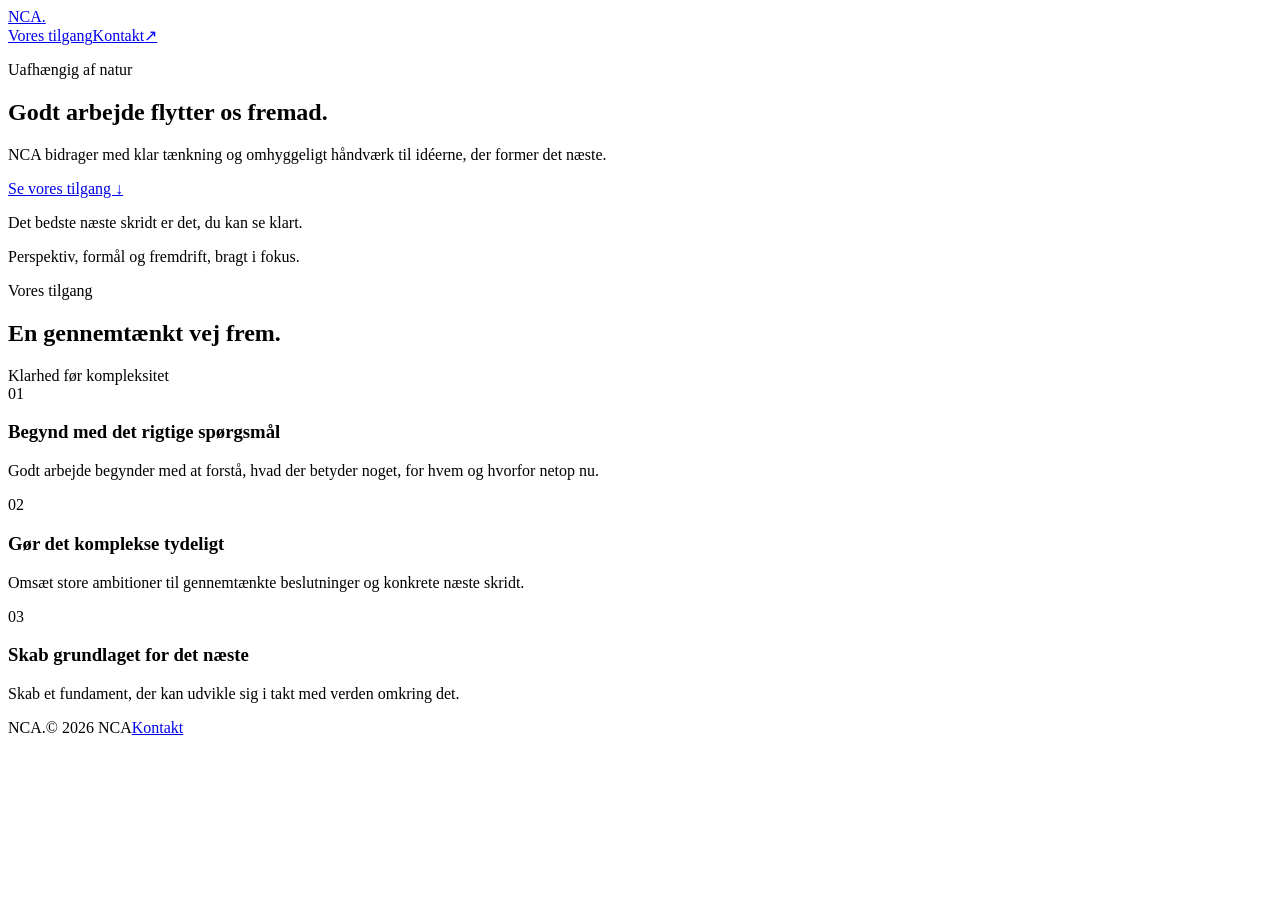
==== index.html @ 0961e048 "Merge pull request #1 from utile-solutions/feat/init initial commit for nca website utile-solutions/" ====
<!DOCTYPE html><!--3OkVMBtx4l_zNxsP0HQs8--><html lang="da"><head><meta charSet="utf-8"/><meta name="viewport" content="width=device-width, initial-scale=1"/><link rel="stylesheet" href="/nca-web-public/_next/static/css/8bf7f1aad15fd1dc.css" data-precedence="next"/><link rel="preload" as="script" fetchPriority="low" href="/nca-web-public/_next/static/chunks/webpack-9ee7ab475e1a1505.js"/><script src="/nca-web-public/_next/static/chunks/4bd1b696-c023c6e3521b1417.js" async=""></script><script src="/nca-web-public/_next/static/chunks/255-086395a856880114.js" async=""></script><script src="/nca-web-public/_next/static/chunks/main-app-1a03d2132babcd87.js" async=""></script><script src="/nca-web-public/_next/static/chunks/619-ba102abea3e3d0e4.js" async=""></script><script src="/nca-web-public/_next/static/chunks/app/not-found-761b5201d8dc5db0.js" async=""></script><title>NCA</title><meta name="description" content="NCA skaber overblik og retning for det næste."/><script src="/nca-web-public/_next/static/chunks/polyfills-42372ed130431b0a.js" noModule=""></script></head><body><div hidden=""><!--$--><!--/$--></div><main class="min-h-screen overflow-hidden"><header class="mx-auto flex w-full max-w-7xl items-center justify-between px-6 py-6 sm:px-10 lg:px-14"><a aria-label="NCA, forsiden" class="display-font text-xl font-bold tracking-tight" href="#top">NCA<span class="text-[var(--primary)]">.</span></a><nav aria-label="Hovednavigation" class="flex items-center gap-5"><a class="text-xs font-semibold transition-colors hover:text-[var(--primary)]" href="#tilgang">Vores tilgang</a><a class="group inline-flex items-center gap-2 text-xs font-semibold" href="/kontakt/"><span>Kontakt</span><span aria-hidden="true" class="grid size-9 place-items-center rounded-full border border-[var(--line)] transition group-hover:bg-[var(--accent)]">↗</span></a></nav></header><section id="top" class="mx-auto grid w-full max-w-7xl gap-14 px-6 pb-24 pt-12 sm:px-10 sm:pt-20 lg:grid-cols-[1.2fr_0.8fr] lg:items-end lg:px-14 lg:pb-32"><div class="page-enter"><p class="mb-6 flex items-center gap-3 text-xs font-bold uppercase tracking-[0.18em] text-[var(--muted)]"><span class="size-2 rounded-full bg-[var(--primary)]"></span>Uafhængig af natur</p><h1 class="display-font max-w-4xl leading-tight">Godt arbejde flytter <span class="text-[var(--primary)]">os fremad.</span></h1></div><div class="page-enter reveal-delay flex flex-col items-start gap-8 lg:pb-2 lg:pl-6"><p class="body-text max-w-md leading-relaxed text-[var(--muted)]">NCA bidrager med klar tænkning og omhyggeligt håndværk til idéerne, der former det næste.</p><a class="inline-flex items-center gap-3 border-b border-[var(--ink)] pb-2 text-xs font-semibold transition-colors hover:border-[var(--primary)] hover:text-[var(--primary)]" href="#approach">Se vores tilgang <span aria-hidden="true">↓</span></a></div></section><section aria-label="NCA&#x27;s perspektiv" class="relative isolate min-h-[360px] overflow-hidden bg-[var(--deep)] px-6 py-16 text-[var(--paper)] sm:px-10 lg:min-h-[460px] lg:px-14 lg:py-24"><div aria-hidden="true" class="absolute -right-24 -top-40 -z-10 size-[34rem] rounded-full border border-white/15 sm:right-[-5rem] sm:top-[-18rem]"></div><div aria-hidden="true" class="absolute -right-8 -top-24 -z-10 size-[22rem] rounded-full border border-white/15 sm:right-12 sm:top-[-9rem]"></div><div class="mx-auto flex min-h-[260px] w-full max-w-7xl flex-col justify-between gap-12 sm:min-h-[330px] lg:flex-row lg:items-end"><p class="body-text max-w-3xl display-font leading-tight">Det bedste næste skridt er det, du kan se klart.</p><p class="body-text max-w-xs leading-relaxed text-white/65 lg:pb-2">Perspektiv, formål og fremdrift, bragt i fokus.</p></div></section><section id="tilgang" class="mx-auto w-full max-w-7xl px-6 py-24 sm:px-10 lg:px-14 lg:py-32"><div class="mb-12 flex flex-col gap-5 border-b border-[var(--line)] pb-8 sm:flex-row sm:items-end sm:justify-between"><div><p class="mb-4 text-xs font-bold uppercase tracking-[0.18em] text-[var(--muted)]">Vores tilgang</p><h2 class="display-font">En gennemtænkt vej frem.</h2></div><span class="text-xs text-[var(--muted)]">Klarhed før kompleksitet</span></div><div class="divide-y divide-[var(--line)]"><article class="grid gap-4 py-7 sm:grid-cols-[5rem_1fr_1fr] sm:items-start sm:gap-8"><span class="text-xs font-semibold text-[var(--primary)]">01</span><h3>Begynd med det rigtige spørgsmål</h3><p class="body-text max-w-md leading-relaxed text-[var(--muted)]">Godt arbejde begynder med at forstå, hvad der betyder noget, for hvem og hvorfor netop nu.</p></article><article class="grid gap-4 py-7 sm:grid-cols-[5rem_1fr_1fr] sm:items-start sm:gap-8"><span class="text-xs font-semibold text-[var(--primary)]">02</span><h3>Gør det komplekse tydeligt</h3><p class="body-text max-w-md leading-relaxed text-[var(--muted)]">Omsæt store ambitioner til gennemtænkte beslutninger og konkrete næste skridt.</p></article><article class="grid gap-4 py-7 sm:grid-cols-[5rem_1fr_1fr] sm:items-start sm:gap-8"><span class="text-xs font-semibold text-[var(--primary)]">03</span><h3>Skab grundlaget for det næste</h3><p class="body-text max-w-md leading-relaxed text-[var(--muted)]">Skab et fundament, der kan udvikle sig i takt med verden omkring det.</p></article></div></section><footer class="border-t border-[var(--line)] px-6 py-8 sm:px-10 lg:px-14"><div class="mx-auto flex w-full max-w-7xl flex-col gap-3 text-xs text-[var(--muted)] sm:flex-row sm:items-center sm:justify-between"><span class="display-font text-base font-bold tracking-tight text-[var(--ink)]">NCA<span class="text-[var(--primary)]">.</span></span><span>© <!-- -->2026<!-- --> NCA</span><a class="transition-colors hover:text-[var(--primary)]" href="/kontakt/">Kontakt</a></div></footer></main><!--$--><!--/$--><script src="/nca-web-public/_next/static/chunks/webpack-9ee7ab475e1a1505.js" id="_R_" async=""></script><script>(self.__next_f=self.__next_f||[]).push([0])</script><script>self.__next_f.push([1,"1:\"$Sreact.fragment\"\n2:I[9766,[],\"\"]\n3:I[8924,[],\"\"]\n4:I[2619,[\"619\",\"static/chunks/619-ba102abea3e3d0e4.js\",\"345\",\"static/chunks/app/not-found-761b5201d8dc5db0.js\"],\"\"]\nb:I[7150,[],\"\"]\n:HL[\"/nca-web-public/_next/static/css/8bf7f1aad15fd1dc.css\",\"style\"]\n"])</script><script>self.__next_f.push([1,"0:{\"P\":null,\"b\":\"3OkVMBtx4l-zNxsP0HQs8\",\"p\":\"/nca-web-public\",\"c\":[\"\",\"\"],\"i\":false,\"f\":[[[\"\",{\"children\":[\"__PAGE__\",{}]},\"$undefined\",\"$undefined\",true],[\"\",[\"$\",\"$1\",\"c\",{\"children\":[[[\"$\",\"link\",\"0\",{\"rel\":\"stylesheet\",\"href\":\"/nca-web-public/_next/static/css/8bf7f1aad15fd1dc.css\",\"precedence\":\"next\",\"crossOrigin\":\"$undefined\",\"nonce\":\"$undefined\"}]],[\"$\",\"html\",null,{\"lang\":\"da\",\"children\":[\"$\",\"body\",null,{\"children\":[\"$\",\"$L2\",null,{\"parallelRouterKey\":\"children\",\"error\":\"$undefined\",\"errorStyles\":\"$undefined\",\"errorScripts\":\"$undefined\",\"template\":[\"$\",\"$L3\",null,{}],\"templateStyles\":\"$undefined\",\"templateScripts\":\"$undefined\",\"notFound\":[[\"$\",\"main\",null,{\"className\":\"flex min-h-screen flex-col\",\"children\":[[\"$\",\"header\",null,{\"className\":\"mx-auto flex w-full max-w-7xl items-center justify-between px-6 py-6 sm:px-10 lg:px-14\",\"children\":[[\"$\",\"$L4\",null,{\"aria-label\":\"NCA, forsiden\",\"className\":\"display-font text-xl font-bold tracking-tight\",\"href\":\"/\",\"children\":[\"NCA\",[\"$\",\"span\",null,{\"className\":\"text-[var(--primary)]\",\"children\":\".\"}]]}],[\"$\",\"span\",null,{\"className\":\"text-xs text-[var(--muted)]\",\"children\":\"Side ikke fundet\"}]]}],[\"$\",\"section\",null,{\"className\":\"mx-auto flex w-full max-w-7xl flex-1 flex-col justify-center px-6 py-16 sm:px-10 lg:px-14\",\"children\":[[\"$\",\"p\",null,{\"className\":\"mb-5 text-xs font-bold uppercase tracking-[0.18em] text-[var(--primary)]\",\"children\":\"Fejl 404\"}],[\"$\",\"h1\",null,{\"className\":\"display-font leading-tight\",\"children\":\"Den side findes ikke.\"}],[\"$\",\"p\",null,{\"className\":\"body-text mt-5 max-w-md leading-relaxed text-[var(--muted)]\",\"children\":\"Linket virker muligvis ikke længere, eller adressen kan være skrevet forkert.\"}],[\"$\",\"$L4\",null,{\"className\":\"mt-8 inline-flex w-fit border-b border-[var(--primary)] pb-2 text-xs font-bold text-[var(--primary)]\",\"href\":\"/\",\"children\":\"Tilbage til forsiden\"}]]}],[\"$\",\"footer\",null,{\"className\":\"border-t border-[var(--line)] px-6 py-8 sm:px-10 lg:px-14\",\"children\":[\"$\",\"div\",null,{\"className\":\"mx-auto flex w-full max-w-7xl items-center justify-between text-xs text-[var(--muted)]\",\"children\":[[\"$\",\"span\",null,{\"className\":\"display-font text-base font-bold tracking-tight text-[var(--ink)]\",\"children\":[\"NCA\",[\"$\",\"span\",null,{\"className\":\"text-[var(--primary)]\",\"children\":\".\"}]]}],[\"$\",\"span\",null,{\"children\":[\"© \",2026,\" NCA\"]}]]}]}]]}],[]],\"forbidden\":\"$undefined\",\"unauthorized\":\"$undefined\"}]}]}]]}],{\"children\":[\"__PAGE__\",[\"$\",\"$1\",\"c\",{\"children\":[[\"$\",\"main\",null,{\"className\":\"min-h-screen overflow-hidden\",\"children\":[[\"$\",\"header\",null,{\"className\":\"mx-auto flex w-full max-w-7xl items-center justify-between px-6 py-6 sm:px-10 lg:px-14\",\"children\":[[\"$\",\"a\",null,{\"aria-label\":\"NCA, forsiden\",\"className\":\"display-font text-xl font-bold tracking-tight\",\"href\":\"#top\",\"children\":[\"NCA\",[\"$\",\"span\",null,{\"className\":\"text-[var(--primary)]\",\"children\":\".\"}]]}],[\"$\",\"nav\",null,{\"aria-label\":\"Hovednavigation\",\"className\":\"flex items-center gap-5\",\"children\":[[\"$\",\"a\",null,{\"className\":\"text-xs font-semibold transition-colors hover:text-[var(--primary)]\",\"href\":\"#tilgang\",\"children\":\"Vores tilgang\"}],[\"$\",\"a\",null,{\"className\":\"group inline-flex items-center gap-2 text-xs font-semibold\",\"href\":\"/kontakt/\",\"children\":[[\"$\",\"span\",null,{\"children\":\"Kontakt\"}],[\"$\",\"span\",null,{\"aria-hidden\":\"true\",\"className\":\"grid size-9 place-items-center rounded-full border border-[var(--line)] transition group-hover:bg-[var(--accent)]\",\"children\":\"↗\"}]]}]]}]]}],[\"$\",\"section\",null,{\"id\":\"top\",\"className\":\"mx-auto grid w-full max-w-7xl gap-14 px-6 pb-24 pt-12 sm:px-10 sm:pt-20 lg:grid-cols-[1.2fr_0.8fr] lg:items-end lg:px-14 lg:pb-32\",\"children\":[[\"$\",\"div\",null,{\"className\":\"page-enter\",\"children\":[[\"$\",\"p\",null,{\"className\":\"mb-6 flex items-center gap-3 text-xs font-bold uppercase tracking-[0.18em] text-[var(--muted)]\",\"children\":[[\"$\",\"span\",null,{\"className\":\"size-2 rounded-full bg-[var(--primary)]\"}],\"Uafhængig af natur\"]}],[\"$\",\"h1\",null,{\"className\":\"display-font max-w-4xl leading-tight\",\"children\":[\"Godt arbejde flytter \",[\"$\",\"span\",null,{\"className\":\"text-[var(--primary)]\",\"children\":\"os fremad.\"}]]}]]}],[\"$\",\"div\",null,{\"className\":\"page-enter reveal-delay flex flex-col items-start gap-8 lg:pb-2 lg:pl-6\",\"children\":[[\"$\",\"p\",null,{\"className\":\"body-text max-w-md leading-relaxed text-[var(--muted)]\",\"children\":\"NCA bidrager med klar tænkning og omhyggeligt håndværk til idéerne, der former det næste.\"}],\"$L5\"]}]]}],\"$L6\",\"$L7\",\"$L8\"]}],null,\"$L9\"]}],{},null,false]},null,false],\"$La\",false]],\"m\":\"$undefined\",\"G\":[\"$b\",[]],\"s\":false,\"S\":true}\n"])</script><script>self.__next_f.push([1,"c:I[4431,[],\"OutletBoundary\"]\ne:I[5278,[],\"AsyncMetadataOutlet\"]\n10:I[4431,[],\"ViewportBoundary\"]\n12:I[4431,[],\"MetadataBoundary\"]\n13:\"$Sreact.suspense\"\n5:[\"$\",\"a\",null,{\"className\":\"inline-flex items-center gap-3 border-b border-[var(--ink)] pb-2 text-xs font-semibold transition-colors hover:border-[var(--primary)] hover:text-[var(--primary)]\",\"href\":\"#approach\",\"children\":[\"Se vores tilgang \",[\"$\",\"span\",null,{\"aria-hidden\":\"true\",\"children\":\"↓\"}]]}]\n"])</script><script>self.__next_f.push([1,"6:[\"$\",\"section\",null,{\"aria-label\":\"NCA's perspektiv\",\"className\":\"relative isolate min-h-[360px] overflow-hidden bg-[var(--deep)] px-6 py-16 text-[var(--paper)] sm:px-10 lg:min-h-[460px] lg:px-14 lg:py-24\",\"children\":[[\"$\",\"div\",null,{\"aria-hidden\":\"true\",\"className\":\"absolute -right-24 -top-40 -z-10 size-[34rem] rounded-full border border-white/15 sm:right-[-5rem] sm:top-[-18rem]\"}],[\"$\",\"div\",null,{\"aria-hidden\":\"true\",\"className\":\"absolute -right-8 -top-24 -z-10 size-[22rem] rounded-full border border-white/15 sm:right-12 sm:top-[-9rem]\"}],[\"$\",\"div\",null,{\"className\":\"mx-auto flex min-h-[260px] w-full max-w-7xl flex-col justify-between gap-12 sm:min-h-[330px] lg:flex-row lg:items-end\",\"children\":[[\"$\",\"p\",null,{\"className\":\"body-text max-w-3xl display-font leading-tight\",\"children\":\"Det bedste næste skridt er det, du kan se klart.\"}],[\"$\",\"p\",null,{\"className\":\"body-text max-w-xs leading-relaxed text-white/65 lg:pb-2\",\"children\":\"Perspektiv, formål og fremdrift, bragt i fokus.\"}]]}]]}]\n"])</script><script>self.__next_f.push([1,"7:[\"$\",\"section\",null,{\"id\":\"tilgang\",\"className\":\"mx-auto w-full max-w-7xl px-6 py-24 sm:px-10 lg:px-14 lg:py-32\",\"children\":[[\"$\",\"div\",null,{\"className\":\"mb-12 flex flex-col gap-5 border-b border-[var(--line)] pb-8 sm:flex-row sm:items-end sm:justify-between\",\"children\":[[\"$\",\"div\",null,{\"children\":[[\"$\",\"p\",null,{\"className\":\"mb-4 text-xs font-bold uppercase tracking-[0.18em] text-[var(--muted)]\",\"children\":\"Vores tilgang\"}],[\"$\",\"h2\",null,{\"className\":\"display-font\",\"children\":\"En gennemtænkt vej frem.\"}]]}],[\"$\",\"span\",null,{\"className\":\"text-xs text-[var(--muted)]\",\"children\":\"Klarhed før kompleksitet\"}]]}],[\"$\",\"div\",null,{\"className\":\"divide-y divide-[var(--line)]\",\"children\":[[\"$\",\"article\",\"01\",{\"className\":\"grid gap-4 py-7 sm:grid-cols-[5rem_1fr_1fr] sm:items-start sm:gap-8\",\"children\":[[\"$\",\"span\",null,{\"className\":\"text-xs font-semibold text-[var(--primary)]\",\"children\":\"01\"}],[\"$\",\"h3\",null,{\"children\":\"Begynd med det rigtige spørgsmål\"}],[\"$\",\"p\",null,{\"className\":\"body-text max-w-md leading-relaxed text-[var(--muted)]\",\"children\":\"Godt arbejde begynder med at forstå, hvad der betyder noget, for hvem og hvorfor netop nu.\"}]]}],[\"$\",\"article\",\"02\",{\"className\":\"grid gap-4 py-7 sm:grid-cols-[5rem_1fr_1fr] sm:items-start sm:gap-8\",\"children\":[[\"$\",\"span\",null,{\"className\":\"text-xs font-semibold text-[var(--primary)]\",\"children\":\"02\"}],[\"$\",\"h3\",null,{\"children\":\"Gør det komplekse tydeligt\"}],[\"$\",\"p\",null,{\"className\":\"body-text max-w-md leading-relaxed text-[var(--muted)]\",\"children\":\"Omsæt store ambitioner til gennemtænkte beslutninger og konkrete næste skridt.\"}]]}],[\"$\",\"article\",\"03\",{\"className\":\"grid gap-4 py-7 sm:grid-cols-[5rem_1fr_1fr] sm:items-start sm:gap-8\",\"children\":[[\"$\",\"span\",null,{\"className\":\"text-xs font-semibold text-[var(--primary)]\",\"children\":\"03\"}],[\"$\",\"h3\",null,{\"children\":\"Skab grundlaget for det næste\"}],[\"$\",\"p\",null,{\"className\":\"body-text max-w-md leading-relaxed text-[var(--muted)]\",\"children\":\"Skab et fundament, der kan udvikle sig i takt med verden omkring det.\"}]]}]]}]]}]\n"])</script><script>self.__next_f.push([1,"8:[\"$\",\"footer\",null,{\"className\":\"border-t border-[var(--line)] px-6 py-8 sm:px-10 lg:px-14\",\"children\":[\"$\",\"div\",null,{\"className\":\"mx-auto flex w-full max-w-7xl flex-col gap-3 text-xs text-[var(--muted)] sm:flex-row sm:items-center sm:justify-between\",\"children\":[[\"$\",\"span\",null,{\"className\":\"display-font text-base font-bold tracking-tight text-[var(--ink)]\",\"children\":[\"NCA\",[\"$\",\"span\",null,{\"className\":\"text-[var(--primary)]\",\"children\":\".\"}]]}],[\"$\",\"span\",null,{\"children\":[\"© \",2026,\" NCA\"]}],[\"$\",\"a\",null,{\"className\":\"transition-colors hover:text-[var(--primary)]\",\"href\":\"/kontakt/\",\"children\":\"Kontakt\"}]]}]}]\n9:[\"$\",\"$Lc\",null,{\"children\":[\"$Ld\",[\"$\",\"$Le\",null,{\"promise\":\"$@f\"}]]}]\na:[\"$\",\"$1\",\"h\",{\"children\":[null,[[\"$\",\"$L10\",null,{\"children\":\"$L11\"}],null],[\"$\",\"$L12\",null,{\"children\":[\"$\",\"div\",null,{\"hidden\":true,\"children\":[\"$\",\"$13\",null,{\"fallback\":null,\"children\":\"$L14\"}]}]}]]}]\n"])</script><script>self.__next_f.push([1,"11:[[\"$\",\"meta\",\"0\",{\"charSet\":\"utf-8\"}],[\"$\",\"meta\",\"1\",{\"name\":\"viewport\",\"content\":\"width=device-width, initial-scale=1\"}]]\nd:null\n"])</script><script>self.__next_f.push([1,"f:{\"metadata\":[[\"$\",\"title\",\"0\",{\"children\":\"NCA\"}],[\"$\",\"meta\",\"1\",{\"name\":\"description\",\"content\":\"NCA skaber overblik og retning for det næste.\"}]],\"error\":null,\"digest\":\"$undefined\"}\n"])</script><script>self.__next_f.push([1,"14:\"$f:metadata\"\n"])</script></body></html>
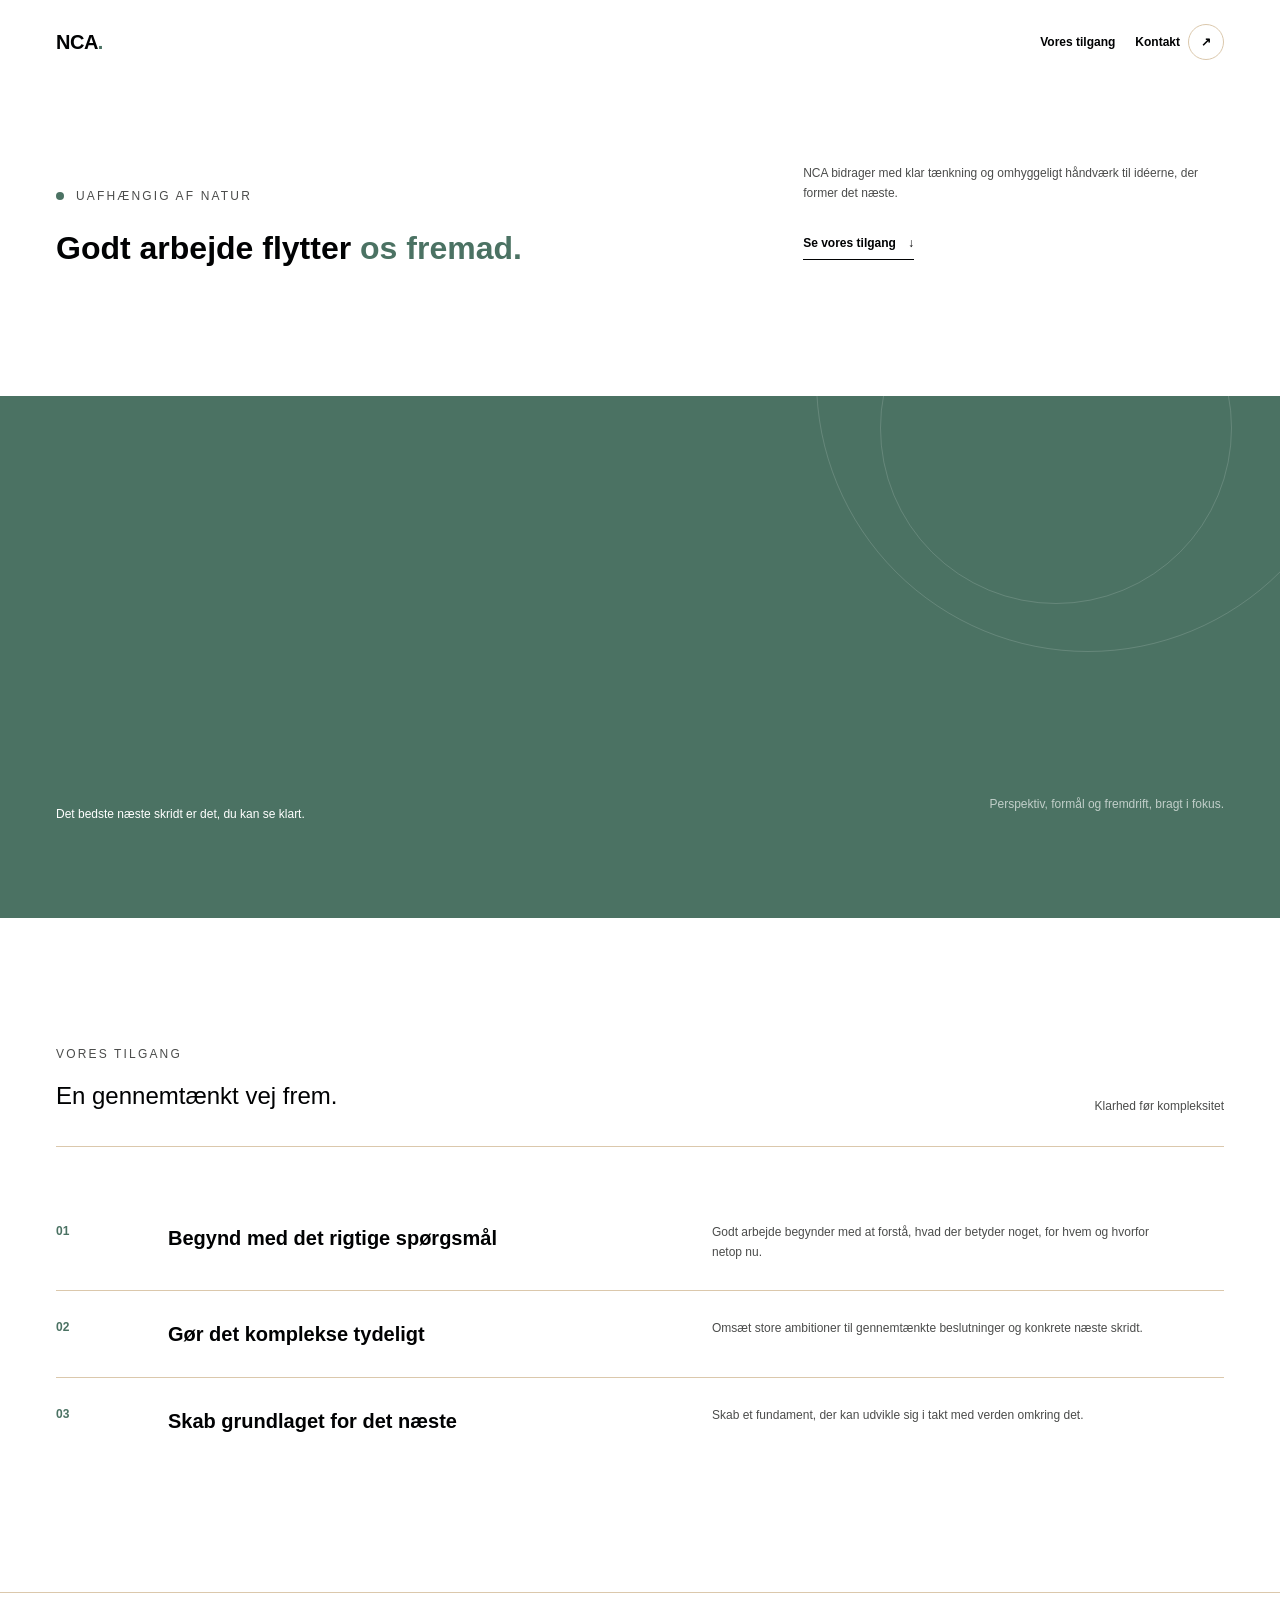
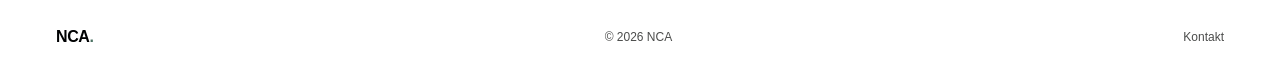
==== commit e466a892: "update base_path ignore if custom domain utile-solutions/nca-web@883a31a3730e3ea837f951bcedde3b6d66f" ====
--- a/index.html
+++ b/index.html
@@ -1 +1 @@
-<!DOCTYPE html><!--3OkVMBtx4l_zNxsP0HQs8--><html lang="da"><head><meta charSet="utf-8"/><meta name="viewport" content="width=device-width, initial-scale=1"/><link rel="stylesheet" href="/nca-web-public/_next/static/css/8bf7f1aad15fd1dc.css" data-precedence="next"/><link rel="preload" as="script" fetchPriority="low" href="/nca-web-public/_next/static/chunks/webpack-9ee7ab475e1a1505.js"/><script src="/nca-web-public/_next/static/chunks/4bd1b696-c023c6e3521b1417.js" async=""></script><script src="/nca-web-public/_next/static/chunks/255-086395a856880114.js" async=""></script><script src="/nca-web-public/_next/static/chunks/main-app-1a03d2132babcd87.js" async=""></script><script src="/nca-web-public/_next/static/chunks/619-ba102abea3e3d0e4.js" async=""></script><script src="/nca-web-public/_next/static/chunks/app/not-found-761b5201d8dc5db0.js" async=""></script><title>NCA</title><meta name="description" content="NCA skaber overblik og retning for det næste."/><script src="/nca-web-public/_next/static/chunks/polyfills-42372ed130431b0a.js" noModule=""></script></head><body><div hidden=""><!--$--><!--/$--></div><main class="min-h-screen overflow-hidden"><header class="mx-auto flex w-full max-w-7xl items-center justify-between px-6 py-6 sm:px-10 lg:px-14"><a aria-label="NCA, forsiden" class="display-font text-xl font-bold tracking-tight" href="#top">NCA<span class="text-[var(--primary)]">.</span></a><nav aria-label="Hovednavigation" class="flex items-center gap-5"><a class="text-xs font-semibold transition-colors hover:text-[var(--primary)]" href="#tilgang">Vores tilgang</a><a class="group inline-flex items-center gap-2 text-xs font-semibold" href="/kontakt/"><span>Kontakt</span><span aria-hidden="true" class="grid size-9 place-items-center rounded-full border border-[var(--line)] transition group-hover:bg-[var(--accent)]">↗</span></a></nav></header><section id="top" class="mx-auto grid w-full max-w-7xl gap-14 px-6 pb-24 pt-12 sm:px-10 sm:pt-20 lg:grid-cols-[1.2fr_0.8fr] lg:items-end lg:px-14 lg:pb-32"><div class="page-enter"><p class="mb-6 flex items-center gap-3 text-xs font-bold uppercase tracking-[0.18em] text-[var(--muted)]"><span class="size-2 rounded-full bg-[var(--primary)]"></span>Uafhængig af natur</p><h1 class="display-font max-w-4xl leading-tight">Godt arbejde flytter <span class="text-[var(--primary)]">os fremad.</span></h1></div><div class="page-enter reveal-delay flex flex-col items-start gap-8 lg:pb-2 lg:pl-6"><p class="body-text max-w-md leading-relaxed text-[var(--muted)]">NCA bidrager med klar tænkning og omhyggeligt håndværk til idéerne, der former det næste.</p><a class="inline-flex items-center gap-3 border-b border-[var(--ink)] pb-2 text-xs font-semibold transition-colors hover:border-[var(--primary)] hover:text-[var(--primary)]" href="#approach">Se vores tilgang <span aria-hidden="true">↓</span></a></div></section><section aria-label="NCA&#x27;s perspektiv" class="relative isolate min-h-[360px] overflow-hidden bg-[var(--deep)] px-6 py-16 text-[var(--paper)] sm:px-10 lg:min-h-[460px] lg:px-14 lg:py-24"><div aria-hidden="true" class="absolute -right-24 -top-40 -z-10 size-[34rem] rounded-full border border-white/15 sm:right-[-5rem] sm:top-[-18rem]"></div><div aria-hidden="true" class="absolute -right-8 -top-24 -z-10 size-[22rem] rounded-full border border-white/15 sm:right-12 sm:top-[-9rem]"></div><div class="mx-auto flex min-h-[260px] w-full max-w-7xl flex-col justify-between gap-12 sm:min-h-[330px] lg:flex-row lg:items-end"><p class="body-text max-w-3xl display-font leading-tight">Det bedste næste skridt er det, du kan se klart.</p><p class="body-text max-w-xs leading-relaxed text-white/65 lg:pb-2">Perspektiv, formål og fremdrift, bragt i fokus.</p></div></section><section id="tilgang" class="mx-auto w-full max-w-7xl px-6 py-24 sm:px-10 lg:px-14 lg:py-32"><div class="mb-12 flex flex-col gap-5 border-b border-[var(--line)] pb-8 sm:flex-row sm:items-end sm:justify-between"><div><p class="mb-4 text-xs font-bold uppercase tracking-[0.18em] text-[var(--muted)]">Vores tilgang</p><h2 class="display-font">En gennemtænkt vej frem.</h2></div><span class="text-xs text-[var(--muted)]">Klarhed før kompleksitet</span></div><div class="divide-y divide-[var(--line)]"><article class="grid gap-4 py-7 sm:grid-cols-[5rem_1fr_1fr] sm:items-start sm:gap-8"><span class="text-xs font-semibold text-[var(--primary)]">01</span><h3>Begynd med det rigtige spørgsmål</h3><p class="body-text max-w-md leading-relaxed text-[var(--muted)]">Godt arbejde begynder med at forstå, hvad der betyder noget, for hvem og hvorfor netop nu.</p></article><article class="grid gap-4 py-7 sm:grid-cols-[5rem_1fr_1fr] sm:items-start sm:gap-8"><span class="text-xs font-semibold text-[var(--primary)]">02</span><h3>Gør det komplekse tydeligt</h3><p class="body-text max-w-md leading-relaxed text-[var(--muted)]">Omsæt store ambitioner til gennemtænkte beslutninger og konkrete næste skridt.</p></article><article class="grid gap-4 py-7 sm:grid-cols-[5rem_1fr_1fr] sm:items-start sm:gap-8"><span class="text-xs font-semibold text-[var(--primary)]">03</span><h3>Skab grundlaget for det næste</h3><p class="body-text max-w-md leading-relaxed text-[var(--muted)]">Skab et fundament, der kan udvikle sig i takt med verden omkring det.</p></article></div></section><footer class="border-t border-[var(--line)] px-6 py-8 sm:px-10 lg:px-14"><div class="mx-auto flex w-full max-w-7xl flex-col gap-3 text-xs text-[var(--muted)] sm:flex-row sm:items-center sm:justify-between"><span class="display-font text-base font-bold tracking-tight text-[var(--ink)]">NCA<span class="text-[var(--primary)]">.</span></span><span>© <!-- -->2026<!-- --> NCA</span><a class="transition-colors hover:text-[var(--primary)]" href="/kontakt/">Kontakt</a></div></footer></main><!--$--><!--/$--><script src="/nca-web-public/_next/static/chunks/webpack-9ee7ab475e1a1505.js" id="_R_" async=""></script><script>(self.__next_f=self.__next_f||[]).push([0])</script><script>self.__next_f.push([1,"1:\"$Sreact.fragment\"\n2:I[9766,[],\"\"]\n3:I[8924,[],\"\"]\n4:I[2619,[\"619\",\"static/chunks/619-ba102abea3e3d0e4.js\",\"345\",\"static/chunks/app/not-found-761b5201d8dc5db0.js\"],\"\"]\nb:I[7150,[],\"\"]\n:HL[\"/nca-web-public/_next/static/css/8bf7f1aad15fd1dc.css\",\"style\"]\n"])</script><script>self.__next_f.push([1,"0:{\"P\":null,\"b\":\"3OkVMBtx4l-zNxsP0HQs8\",\"p\":\"/nca-web-public\",\"c\":[\"\",\"\"],\"i\":false,\"f\":[[[\"\",{\"children\":[\"__PAGE__\",{}]},\"$undefined\",\"$undefined\",true],[\"\",[\"$\",\"$1\",\"c\",{\"children\":[[[\"$\",\"link\",\"0\",{\"rel\":\"stylesheet\",\"href\":\"/nca-web-public/_next/static/css/8bf7f1aad15fd1dc.css\",\"precedence\":\"next\",\"crossOrigin\":\"$undefined\",\"nonce\":\"$undefined\"}]],[\"$\",\"html\",null,{\"lang\":\"da\",\"children\":[\"$\",\"body\",null,{\"children\":[\"$\",\"$L2\",null,{\"parallelRouterKey\":\"children\",\"error\":\"$undefined\",\"errorStyles\":\"$undefined\",\"errorScripts\":\"$undefined\",\"template\":[\"$\",\"$L3\",null,{}],\"templateStyles\":\"$undefined\",\"templateScripts\":\"$undefined\",\"notFound\":[[\"$\",\"main\",null,{\"className\":\"flex min-h-screen flex-col\",\"children\":[[\"$\",\"header\",null,{\"className\":\"mx-auto flex w-full max-w-7xl items-center justify-between px-6 py-6 sm:px-10 lg:px-14\",\"children\":[[\"$\",\"$L4\",null,{\"aria-label\":\"NCA, forsiden\",\"className\":\"display-font text-xl font-bold tracking-tight\",\"href\":\"/\",\"children\":[\"NCA\",[\"$\",\"span\",null,{\"className\":\"text-[var(--primary)]\",\"children\":\".\"}]]}],[\"$\",\"span\",null,{\"className\":\"text-xs text-[var(--muted)]\",\"children\":\"Side ikke fundet\"}]]}],[\"$\",\"section\",null,{\"className\":\"mx-auto flex w-full max-w-7xl flex-1 flex-col justify-center px-6 py-16 sm:px-10 lg:px-14\",\"children\":[[\"$\",\"p\",null,{\"className\":\"mb-5 text-xs font-bold uppercase tracking-[0.18em] text-[var(--primary)]\",\"children\":\"Fejl 404\"}],[\"$\",\"h1\",null,{\"className\":\"display-font leading-tight\",\"children\":\"Den side findes ikke.\"}],[\"$\",\"p\",null,{\"className\":\"body-text mt-5 max-w-md leading-relaxed text-[var(--muted)]\",\"children\":\"Linket virker muligvis ikke længere, eller adressen kan være skrevet forkert.\"}],[\"$\",\"$L4\",null,{\"className\":\"mt-8 inline-flex w-fit border-b border-[var(--primary)] pb-2 text-xs font-bold text-[var(--primary)]\",\"href\":\"/\",\"children\":\"Tilbage til forsiden\"}]]}],[\"$\",\"footer\",null,{\"className\":\"border-t border-[var(--line)] px-6 py-8 sm:px-10 lg:px-14\",\"children\":[\"$\",\"div\",null,{\"className\":\"mx-auto flex w-full max-w-7xl items-center justify-between text-xs text-[var(--muted)]\",\"children\":[[\"$\",\"span\",null,{\"className\":\"display-font text-base font-bold tracking-tight text-[var(--ink)]\",\"children\":[\"NCA\",[\"$\",\"span\",null,{\"className\":\"text-[var(--primary)]\",\"children\":\".\"}]]}],[\"$\",\"span\",null,{\"children\":[\"© \",2026,\" NCA\"]}]]}]}]]}],[]],\"forbidden\":\"$undefined\",\"unauthorized\":\"$undefined\"}]}]}]]}],{\"children\":[\"__PAGE__\",[\"$\",\"$1\",\"c\",{\"children\":[[\"$\",\"main\",null,{\"className\":\"min-h-screen overflow-hidden\",\"children\":[[\"$\",\"header\",null,{\"className\":\"mx-auto flex w-full max-w-7xl items-center justify-between px-6 py-6 sm:px-10 lg:px-14\",\"children\":[[\"$\",\"a\",null,{\"aria-label\":\"NCA, forsiden\",\"className\":\"display-font text-xl font-bold tracking-tight\",\"href\":\"#top\",\"children\":[\"NCA\",[\"$\",\"span\",null,{\"className\":\"text-[var(--primary)]\",\"children\":\".\"}]]}],[\"$\",\"nav\",null,{\"aria-label\":\"Hovednavigation\",\"className\":\"flex items-center gap-5\",\"children\":[[\"$\",\"a\",null,{\"className\":\"text-xs font-semibold transition-colors hover:text-[var(--primary)]\",\"href\":\"#tilgang\",\"children\":\"Vores tilgang\"}],[\"$\",\"a\",null,{\"className\":\"group inline-flex items-center gap-2 text-xs font-semibold\",\"href\":\"/kontakt/\",\"children\":[[\"$\",\"span\",null,{\"children\":\"Kontakt\"}],[\"$\",\"span\",null,{\"aria-hidden\":\"true\",\"className\":\"grid size-9 place-items-center rounded-full border border-[var(--line)] transition group-hover:bg-[var(--accent)]\",\"children\":\"↗\"}]]}]]}]]}],[\"$\",\"section\",null,{\"id\":\"top\",\"className\":\"mx-auto grid w-full max-w-7xl gap-14 px-6 pb-24 pt-12 sm:px-10 sm:pt-20 lg:grid-cols-[1.2fr_0.8fr] lg:items-end lg:px-14 lg:pb-32\",\"children\":[[\"$\",\"div\",null,{\"className\":\"page-enter\",\"children\":[[\"$\",\"p\",null,{\"className\":\"mb-6 flex items-center gap-3 text-xs font-bold uppercase tracking-[0.18em] text-[var(--muted)]\",\"children\":[[\"$\",\"span\",null,{\"className\":\"size-2 rounded-full bg-[var(--primary)]\"}],\"Uafhængig af natur\"]}],[\"$\",\"h1\",null,{\"className\":\"display-font max-w-4xl leading-tight\",\"children\":[\"Godt arbejde flytter \",[\"$\",\"span\",null,{\"className\":\"text-[var(--primary)]\",\"children\":\"os fremad.\"}]]}]]}],[\"$\",\"div\",null,{\"className\":\"page-enter reveal-delay flex flex-col items-start gap-8 lg:pb-2 lg:pl-6\",\"children\":[[\"$\",\"p\",null,{\"className\":\"body-text max-w-md leading-relaxed text-[var(--muted)]\",\"children\":\"NCA bidrager med klar tænkning og omhyggeligt håndværk til idéerne, der former det næste.\"}],\"$L5\"]}]]}],\"$L6\",\"$L7\",\"$L8\"]}],null,\"$L9\"]}],{},null,false]},null,false],\"$La\",false]],\"m\":\"$undefined\",\"G\":[\"$b\",[]],\"s\":false,\"S\":true}\n"])</script><script>self.__next_f.push([1,"c:I[4431,[],\"OutletBoundary\"]\ne:I[5278,[],\"AsyncMetadataOutlet\"]\n10:I[4431,[],\"ViewportBoundary\"]\n12:I[4431,[],\"MetadataBoundary\"]\n13:\"$Sreact.suspense\"\n5:[\"$\",\"a\",null,{\"className\":\"inline-flex items-center gap-3 border-b border-[var(--ink)] pb-2 text-xs font-semibold transition-colors hover:border-[var(--primary)] hover:text-[var(--primary)]\",\"href\":\"#approach\",\"children\":[\"Se vores tilgang \",[\"$\",\"span\",null,{\"aria-hidden\":\"true\",\"children\":\"↓\"}]]}]\n"])</script><script>self.__next_f.push([1,"6:[\"$\",\"section\",null,{\"aria-label\":\"NCA's perspektiv\",\"className\":\"relative isolate min-h-[360px] overflow-hidden bg-[var(--deep)] px-6 py-16 text-[var(--paper)] sm:px-10 lg:min-h-[460px] lg:px-14 lg:py-24\",\"children\":[[\"$\",\"div\",null,{\"aria-hidden\":\"true\",\"className\":\"absolute -right-24 -top-40 -z-10 size-[34rem] rounded-full border border-white/15 sm:right-[-5rem] sm:top-[-18rem]\"}],[\"$\",\"div\",null,{\"aria-hidden\":\"true\",\"className\":\"absolute -right-8 -top-24 -z-10 size-[22rem] rounded-full border border-white/15 sm:right-12 sm:top-[-9rem]\"}],[\"$\",\"div\",null,{\"className\":\"mx-auto flex min-h-[260px] w-full max-w-7xl flex-col justify-between gap-12 sm:min-h-[330px] lg:flex-row lg:items-end\",\"children\":[[\"$\",\"p\",null,{\"className\":\"body-text max-w-3xl display-font leading-tight\",\"children\":\"Det bedste næste skridt er det, du kan se klart.\"}],[\"$\",\"p\",null,{\"className\":\"body-text max-w-xs leading-relaxed text-white/65 lg:pb-2\",\"children\":\"Perspektiv, formål og fremdrift, bragt i fokus.\"}]]}]]}]\n"])</script><script>self.__next_f.push([1,"7:[\"$\",\"section\",null,{\"id\":\"tilgang\",\"className\":\"mx-auto w-full max-w-7xl px-6 py-24 sm:px-10 lg:px-14 lg:py-32\",\"children\":[[\"$\",\"div\",null,{\"className\":\"mb-12 flex flex-col gap-5 border-b border-[var(--line)] pb-8 sm:flex-row sm:items-end sm:justify-between\",\"children\":[[\"$\",\"div\",null,{\"children\":[[\"$\",\"p\",null,{\"className\":\"mb-4 text-xs font-bold uppercase tracking-[0.18em] text-[var(--muted)]\",\"children\":\"Vores tilgang\"}],[\"$\",\"h2\",null,{\"className\":\"display-font\",\"children\":\"En gennemtænkt vej frem.\"}]]}],[\"$\",\"span\",null,{\"className\":\"text-xs text-[var(--muted)]\",\"children\":\"Klarhed før kompleksitet\"}]]}],[\"$\",\"div\",null,{\"className\":\"divide-y divide-[var(--line)]\",\"children\":[[\"$\",\"article\",\"01\",{\"className\":\"grid gap-4 py-7 sm:grid-cols-[5rem_1fr_1fr] sm:items-start sm:gap-8\",\"children\":[[\"$\",\"span\",null,{\"className\":\"text-xs font-semibold text-[var(--primary)]\",\"children\":\"01\"}],[\"$\",\"h3\",null,{\"children\":\"Begynd med det rigtige spørgsmål\"}],[\"$\",\"p\",null,{\"className\":\"body-text max-w-md leading-relaxed text-[var(--muted)]\",\"children\":\"Godt arbejde begynder med at forstå, hvad der betyder noget, for hvem og hvorfor netop nu.\"}]]}],[\"$\",\"article\",\"02\",{\"className\":\"grid gap-4 py-7 sm:grid-cols-[5rem_1fr_1fr] sm:items-start sm:gap-8\",\"children\":[[\"$\",\"span\",null,{\"className\":\"text-xs font-semibold text-[var(--primary)]\",\"children\":\"02\"}],[\"$\",\"h3\",null,{\"children\":\"Gør det komplekse tydeligt\"}],[\"$\",\"p\",null,{\"className\":\"body-text max-w-md leading-relaxed text-[var(--muted)]\",\"children\":\"Omsæt store ambitioner til gennemtænkte beslutninger og konkrete næste skridt.\"}]]}],[\"$\",\"article\",\"03\",{\"className\":\"grid gap-4 py-7 sm:grid-cols-[5rem_1fr_1fr] sm:items-start sm:gap-8\",\"children\":[[\"$\",\"span\",null,{\"className\":\"text-xs font-semibold text-[var(--primary)]\",\"children\":\"03\"}],[\"$\",\"h3\",null,{\"children\":\"Skab grundlaget for det næste\"}],[\"$\",\"p\",null,{\"className\":\"body-text max-w-md leading-relaxed text-[var(--muted)]\",\"children\":\"Skab et fundament, der kan udvikle sig i takt med verden omkring det.\"}]]}]]}]]}]\n"])</script><script>self.__next_f.push([1,"8:[\"$\",\"footer\",null,{\"className\":\"border-t border-[var(--line)] px-6 py-8 sm:px-10 lg:px-14\",\"children\":[\"$\",\"div\",null,{\"className\":\"mx-auto flex w-full max-w-7xl flex-col gap-3 text-xs text-[var(--muted)] sm:flex-row sm:items-center sm:justify-between\",\"children\":[[\"$\",\"span\",null,{\"className\":\"display-font text-base font-bold tracking-tight text-[var(--ink)]\",\"children\":[\"NCA\",[\"$\",\"span\",null,{\"className\":\"text-[var(--primary)]\",\"children\":\".\"}]]}],[\"$\",\"span\",null,{\"children\":[\"© \",2026,\" NCA\"]}],[\"$\",\"a\",null,{\"className\":\"transition-colors hover:text-[var(--primary)]\",\"href\":\"/kontakt/\",\"children\":\"Kontakt\"}]]}]}]\n9:[\"$\",\"$Lc\",null,{\"children\":[\"$Ld\",[\"$\",\"$Le\",null,{\"promise\":\"$@f\"}]]}]\na:[\"$\",\"$1\",\"h\",{\"children\":[null,[[\"$\",\"$L10\",null,{\"children\":\"$L11\"}],null],[\"$\",\"$L12\",null,{\"children\":[\"$\",\"div\",null,{\"hidden\":true,\"children\":[\"$\",\"$13\",null,{\"fallback\":null,\"children\":\"$L14\"}]}]}]]}]\n"])</script><script>self.__next_f.push([1,"11:[[\"$\",\"meta\",\"0\",{\"charSet\":\"utf-8\"}],[\"$\",\"meta\",\"1\",{\"name\":\"viewport\",\"content\":\"width=device-width, initial-scale=1\"}]]\nd:null\n"])</script><script>self.__next_f.push([1,"f:{\"metadata\":[[\"$\",\"title\",\"0\",{\"children\":\"NCA\"}],[\"$\",\"meta\",\"1\",{\"name\":\"description\",\"content\":\"NCA skaber overblik og retning for det næste.\"}]],\"error\":null,\"digest\":\"$undefined\"}\n"])</script><script>self.__next_f.push([1,"14:\"$f:metadata\"\n"])</script></body></html>+<!DOCTYPE html><!--BIYv0RyccbLVqAXd7s_HM--><html lang="da"><head><meta charSet="utf-8"/><meta name="viewport" content="width=device-width, initial-scale=1"/><link rel="stylesheet" href="/_next/static/css/8bf7f1aad15fd1dc.css" data-precedence="next"/><link rel="preload" as="script" fetchPriority="low" href="/_next/static/chunks/webpack-4e6bf084ac60582b.js"/><script src="/_next/static/chunks/4bd1b696-c023c6e3521b1417.js" async=""></script><script src="/_next/static/chunks/255-1f92380adbc6ec99.js" async=""></script><script src="/_next/static/chunks/main-app-1a03d2132babcd87.js" async=""></script><script src="/_next/static/chunks/619-ba102abea3e3d0e4.js" async=""></script><script src="/_next/static/chunks/app/not-found-761b5201d8dc5db0.js" async=""></script><title>NCA</title><meta name="description" content="NCA skaber overblik og retning for det næste."/><script src="/_next/static/chunks/polyfills-42372ed130431b0a.js" noModule=""></script></head><body><div hidden=""><!--$--><!--/$--></div><main class="min-h-screen overflow-hidden"><header class="mx-auto flex w-full max-w-7xl items-center justify-between px-6 py-6 sm:px-10 lg:px-14"><a aria-label="NCA, forsiden" class="display-font text-xl font-bold tracking-tight" href="#top">NCA<span class="text-[var(--primary)]">.</span></a><nav aria-label="Hovednavigation" class="flex items-center gap-5"><a class="text-xs font-semibold transition-colors hover:text-[var(--primary)]" href="#tilgang">Vores tilgang</a><a class="group inline-flex items-center gap-2 text-xs font-semibold" href="/kontakt/"><span>Kontakt</span><span aria-hidden="true" class="grid size-9 place-items-center rounded-full border border-[var(--line)] transition group-hover:bg-[var(--accent)]">↗</span></a></nav></header><section id="top" class="mx-auto grid w-full max-w-7xl gap-14 px-6 pb-24 pt-12 sm:px-10 sm:pt-20 lg:grid-cols-[1.2fr_0.8fr] lg:items-end lg:px-14 lg:pb-32"><div class="page-enter"><p class="mb-6 flex items-center gap-3 text-xs font-bold uppercase tracking-[0.18em] text-[var(--muted)]"><span class="size-2 rounded-full bg-[var(--primary)]"></span>Uafhængig af natur</p><h1 class="display-font max-w-4xl leading-tight">Godt arbejde flytter <span class="text-[var(--primary)]">os fremad.</span></h1></div><div class="page-enter reveal-delay flex flex-col items-start gap-8 lg:pb-2 lg:pl-6"><p class="body-text max-w-md leading-relaxed text-[var(--muted)]">NCA bidrager med klar tænkning og omhyggeligt håndværk til idéerne, der former det næste.</p><a class="inline-flex items-center gap-3 border-b border-[var(--ink)] pb-2 text-xs font-semibold transition-colors hover:border-[var(--primary)] hover:text-[var(--primary)]" href="#approach">Se vores tilgang <span aria-hidden="true">↓</span></a></div></section><section aria-label="NCA&#x27;s perspektiv" class="relative isolate min-h-[360px] overflow-hidden bg-[var(--deep)] px-6 py-16 text-[var(--paper)] sm:px-10 lg:min-h-[460px] lg:px-14 lg:py-24"><div aria-hidden="true" class="absolute -right-24 -top-40 -z-10 size-[34rem] rounded-full border border-white/15 sm:right-[-5rem] sm:top-[-18rem]"></div><div aria-hidden="true" class="absolute -right-8 -top-24 -z-10 size-[22rem] rounded-full border border-white/15 sm:right-12 sm:top-[-9rem]"></div><div class="mx-auto flex min-h-[260px] w-full max-w-7xl flex-col justify-between gap-12 sm:min-h-[330px] lg:flex-row lg:items-end"><p class="body-text max-w-3xl display-font leading-tight">Det bedste næste skridt er det, du kan se klart.</p><p class="body-text max-w-xs leading-relaxed text-white/65 lg:pb-2">Perspektiv, formål og fremdrift, bragt i fokus.</p></div></section><section id="tilgang" class="mx-auto w-full max-w-7xl px-6 py-24 sm:px-10 lg:px-14 lg:py-32"><div class="mb-12 flex flex-col gap-5 border-b border-[var(--line)] pb-8 sm:flex-row sm:items-end sm:justify-between"><div><p class="mb-4 text-xs font-bold uppercase tracking-[0.18em] text-[var(--muted)]">Vores tilgang</p><h2 class="display-font">En gennemtænkt vej frem.</h2></div><span class="text-xs text-[var(--muted)]">Klarhed før kompleksitet</span></div><div class="divide-y divide-[var(--line)]"><article class="grid gap-4 py-7 sm:grid-cols-[5rem_1fr_1fr] sm:items-start sm:gap-8"><span class="text-xs font-semibold text-[var(--primary)]">01</span><h3>Begynd med det rigtige spørgsmål</h3><p class="body-text max-w-md leading-relaxed text-[var(--muted)]">Godt arbejde begynder med at forstå, hvad der betyder noget, for hvem og hvorfor netop nu.</p></article><article class="grid gap-4 py-7 sm:grid-cols-[5rem_1fr_1fr] sm:items-start sm:gap-8"><span class="text-xs font-semibold text-[var(--primary)]">02</span><h3>Gør det komplekse tydeligt</h3><p class="body-text max-w-md leading-relaxed text-[var(--muted)]">Omsæt store ambitioner til gennemtænkte beslutninger og konkrete næste skridt.</p></article><article class="grid gap-4 py-7 sm:grid-cols-[5rem_1fr_1fr] sm:items-start sm:gap-8"><span class="text-xs font-semibold text-[var(--primary)]">03</span><h3>Skab grundlaget for det næste</h3><p class="body-text max-w-md leading-relaxed text-[var(--muted)]">Skab et fundament, der kan udvikle sig i takt med verden omkring det.</p></article></div></section><footer class="border-t border-[var(--line)] px-6 py-8 sm:px-10 lg:px-14"><div class="mx-auto flex w-full max-w-7xl flex-col gap-3 text-xs text-[var(--muted)] sm:flex-row sm:items-center sm:justify-between"><span class="display-font text-base font-bold tracking-tight text-[var(--ink)]">NCA<span class="text-[var(--primary)]">.</span></span><span>© <!-- -->2026<!-- --> NCA</span><a class="transition-colors hover:text-[var(--primary)]" href="/kontakt/">Kontakt</a></div></footer></main><!--$--><!--/$--><script src="/_next/static/chunks/webpack-4e6bf084ac60582b.js" id="_R_" async=""></script><script>(self.__next_f=self.__next_f||[]).push([0])</script><script>self.__next_f.push([1,"1:\"$Sreact.fragment\"\n2:I[9766,[],\"\"]\n3:I[8924,[],\"\"]\n4:I[2619,[\"619\",\"static/chunks/619-ba102abea3e3d0e4.js\",\"345\",\"static/chunks/app/not-found-761b5201d8dc5db0.js\"],\"\"]\nb:I[7150,[],\"\"]\n:HL[\"/_next/static/css/8bf7f1aad15fd1dc.css\",\"style\"]\n"])</script><script>self.__next_f.push([1,"0:{\"P\":null,\"b\":\"BIYv0RyccbLVqAXd7s_HM\",\"p\":\"\",\"c\":[\"\",\"\"],\"i\":false,\"f\":[[[\"\",{\"children\":[\"__PAGE__\",{}]},\"$undefined\",\"$undefined\",true],[\"\",[\"$\",\"$1\",\"c\",{\"children\":[[[\"$\",\"link\",\"0\",{\"rel\":\"stylesheet\",\"href\":\"/_next/static/css/8bf7f1aad15fd1dc.css\",\"precedence\":\"next\",\"crossOrigin\":\"$undefined\",\"nonce\":\"$undefined\"}]],[\"$\",\"html\",null,{\"lang\":\"da\",\"children\":[\"$\",\"body\",null,{\"children\":[\"$\",\"$L2\",null,{\"parallelRouterKey\":\"children\",\"error\":\"$undefined\",\"errorStyles\":\"$undefined\",\"errorScripts\":\"$undefined\",\"template\":[\"$\",\"$L3\",null,{}],\"templateStyles\":\"$undefined\",\"templateScripts\":\"$undefined\",\"notFound\":[[\"$\",\"main\",null,{\"className\":\"flex min-h-screen flex-col\",\"children\":[[\"$\",\"header\",null,{\"className\":\"mx-auto flex w-full max-w-7xl items-center justify-between px-6 py-6 sm:px-10 lg:px-14\",\"children\":[[\"$\",\"$L4\",null,{\"aria-label\":\"NCA, forsiden\",\"className\":\"display-font text-xl font-bold tracking-tight\",\"href\":\"/\",\"children\":[\"NCA\",[\"$\",\"span\",null,{\"className\":\"text-[var(--primary)]\",\"children\":\".\"}]]}],[\"$\",\"span\",null,{\"className\":\"text-xs text-[var(--muted)]\",\"children\":\"Side ikke fundet\"}]]}],[\"$\",\"section\",null,{\"className\":\"mx-auto flex w-full max-w-7xl flex-1 flex-col justify-center px-6 py-16 sm:px-10 lg:px-14\",\"children\":[[\"$\",\"p\",null,{\"className\":\"mb-5 text-xs font-bold uppercase tracking-[0.18em] text-[var(--primary)]\",\"children\":\"Fejl 404\"}],[\"$\",\"h1\",null,{\"className\":\"display-font leading-tight\",\"children\":\"Den side findes ikke.\"}],[\"$\",\"p\",null,{\"className\":\"body-text mt-5 max-w-md leading-relaxed text-[var(--muted)]\",\"children\":\"Linket virker muligvis ikke længere, eller adressen kan være skrevet forkert.\"}],[\"$\",\"$L4\",null,{\"className\":\"mt-8 inline-flex w-fit border-b border-[var(--primary)] pb-2 text-xs font-bold text-[var(--primary)]\",\"href\":\"/\",\"children\":\"Tilbage til forsiden\"}]]}],[\"$\",\"footer\",null,{\"className\":\"border-t border-[var(--line)] px-6 py-8 sm:px-10 lg:px-14\",\"children\":[\"$\",\"div\",null,{\"className\":\"mx-auto flex w-full max-w-7xl items-center justify-between text-xs text-[var(--muted)]\",\"children\":[[\"$\",\"span\",null,{\"className\":\"display-font text-base font-bold tracking-tight text-[var(--ink)]\",\"children\":[\"NCA\",[\"$\",\"span\",null,{\"className\":\"text-[var(--primary)]\",\"children\":\".\"}]]}],[\"$\",\"span\",null,{\"children\":[\"© \",2026,\" NCA\"]}]]}]}]]}],[]],\"forbidden\":\"$undefined\",\"unauthorized\":\"$undefined\"}]}]}]]}],{\"children\":[\"__PAGE__\",[\"$\",\"$1\",\"c\",{\"children\":[[\"$\",\"main\",null,{\"className\":\"min-h-screen overflow-hidden\",\"children\":[[\"$\",\"header\",null,{\"className\":\"mx-auto flex w-full max-w-7xl items-center justify-between px-6 py-6 sm:px-10 lg:px-14\",\"children\":[[\"$\",\"a\",null,{\"aria-label\":\"NCA, forsiden\",\"className\":\"display-font text-xl font-bold tracking-tight\",\"href\":\"#top\",\"children\":[\"NCA\",[\"$\",\"span\",null,{\"className\":\"text-[var(--primary)]\",\"children\":\".\"}]]}],[\"$\",\"nav\",null,{\"aria-label\":\"Hovednavigation\",\"className\":\"flex items-center gap-5\",\"children\":[[\"$\",\"a\",null,{\"className\":\"text-xs font-semibold transition-colors hover:text-[var(--primary)]\",\"href\":\"#tilgang\",\"children\":\"Vores tilgang\"}],[\"$\",\"a\",null,{\"className\":\"group inline-flex items-center gap-2 text-xs font-semibold\",\"href\":\"/kontakt/\",\"children\":[[\"$\",\"span\",null,{\"children\":\"Kontakt\"}],[\"$\",\"span\",null,{\"aria-hidden\":\"true\",\"className\":\"grid size-9 place-items-center rounded-full border border-[var(--line)] transition group-hover:bg-[var(--accent)]\",\"children\":\"↗\"}]]}]]}]]}],[\"$\",\"section\",null,{\"id\":\"top\",\"className\":\"mx-auto grid w-full max-w-7xl gap-14 px-6 pb-24 pt-12 sm:px-10 sm:pt-20 lg:grid-cols-[1.2fr_0.8fr] lg:items-end lg:px-14 lg:pb-32\",\"children\":[[\"$\",\"div\",null,{\"className\":\"page-enter\",\"children\":[[\"$\",\"p\",null,{\"className\":\"mb-6 flex items-center gap-3 text-xs font-bold uppercase tracking-[0.18em] text-[var(--muted)]\",\"children\":[[\"$\",\"span\",null,{\"className\":\"size-2 rounded-full bg-[var(--primary)]\"}],\"Uafhængig af natur\"]}],[\"$\",\"h1\",null,{\"className\":\"display-font max-w-4xl leading-tight\",\"children\":[\"Godt arbejde flytter \",[\"$\",\"span\",null,{\"className\":\"text-[var(--primary)]\",\"children\":\"os fremad.\"}]]}]]}],[\"$\",\"div\",null,{\"className\":\"page-enter reveal-delay flex flex-col items-start gap-8 lg:pb-2 lg:pl-6\",\"children\":[[\"$\",\"p\",null,{\"className\":\"body-text max-w-md leading-relaxed text-[var(--muted)]\",\"children\":\"NCA bidrager med klar tænkning og omhyggeligt håndværk til idéerne, der former det næste.\"}],\"$L5\"]}]]}],\"$L6\",\"$L7\",\"$L8\"]}],null,\"$L9\"]}],{},null,false]},null,false],\"$La\",false]],\"m\":\"$undefined\",\"G\":[\"$b\",[]],\"s\":false,\"S\":true}\n"])</script><script>self.__next_f.push([1,"c:I[4431,[],\"OutletBoundary\"]\ne:I[5278,[],\"AsyncMetadataOutlet\"]\n10:I[4431,[],\"ViewportBoundary\"]\n12:I[4431,[],\"MetadataBoundary\"]\n13:\"$Sreact.suspense\"\n5:[\"$\",\"a\",null,{\"className\":\"inline-flex items-center gap-3 border-b border-[var(--ink)] pb-2 text-xs font-semibold transition-colors hover:border-[var(--primary)] hover:text-[var(--primary)]\",\"href\":\"#approach\",\"children\":[\"Se vores tilgang \",[\"$\",\"span\",null,{\"aria-hidden\":\"true\",\"children\":\"↓\"}]]}]\n"])</script><script>self.__next_f.push([1,"6:[\"$\",\"section\",null,{\"aria-label\":\"NCA's perspektiv\",\"className\":\"relative isolate min-h-[360px] overflow-hidden bg-[var(--deep)] px-6 py-16 text-[var(--paper)] sm:px-10 lg:min-h-[460px] lg:px-14 lg:py-24\",\"children\":[[\"$\",\"div\",null,{\"aria-hidden\":\"true\",\"className\":\"absolute -right-24 -top-40 -z-10 size-[34rem] rounded-full border border-white/15 sm:right-[-5rem] sm:top-[-18rem]\"}],[\"$\",\"div\",null,{\"aria-hidden\":\"true\",\"className\":\"absolute -right-8 -top-24 -z-10 size-[22rem] rounded-full border border-white/15 sm:right-12 sm:top-[-9rem]\"}],[\"$\",\"div\",null,{\"className\":\"mx-auto flex min-h-[260px] w-full max-w-7xl flex-col justify-between gap-12 sm:min-h-[330px] lg:flex-row lg:items-end\",\"children\":[[\"$\",\"p\",null,{\"className\":\"body-text max-w-3xl display-font leading-tight\",\"children\":\"Det bedste næste skridt er det, du kan se klart.\"}],[\"$\",\"p\",null,{\"className\":\"body-text max-w-xs leading-relaxed text-white/65 lg:pb-2\",\"children\":\"Perspektiv, formål og fremdrift, bragt i fokus.\"}]]}]]}]\n"])</script><script>self.__next_f.push([1,"7:[\"$\",\"section\",null,{\"id\":\"tilgang\",\"className\":\"mx-auto w-full max-w-7xl px-6 py-24 sm:px-10 lg:px-14 lg:py-32\",\"children\":[[\"$\",\"div\",null,{\"className\":\"mb-12 flex flex-col gap-5 border-b border-[var(--line)] pb-8 sm:flex-row sm:items-end sm:justify-between\",\"children\":[[\"$\",\"div\",null,{\"children\":[[\"$\",\"p\",null,{\"className\":\"mb-4 text-xs font-bold uppercase tracking-[0.18em] text-[var(--muted)]\",\"children\":\"Vores tilgang\"}],[\"$\",\"h2\",null,{\"className\":\"display-font\",\"children\":\"En gennemtænkt vej frem.\"}]]}],[\"$\",\"span\",null,{\"className\":\"text-xs text-[var(--muted)]\",\"children\":\"Klarhed før kompleksitet\"}]]}],[\"$\",\"div\",null,{\"className\":\"divide-y divide-[var(--line)]\",\"children\":[[\"$\",\"article\",\"01\",{\"className\":\"grid gap-4 py-7 sm:grid-cols-[5rem_1fr_1fr] sm:items-start sm:gap-8\",\"children\":[[\"$\",\"span\",null,{\"className\":\"text-xs font-semibold text-[var(--primary)]\",\"children\":\"01\"}],[\"$\",\"h3\",null,{\"children\":\"Begynd med det rigtige spørgsmål\"}],[\"$\",\"p\",null,{\"className\":\"body-text max-w-md leading-relaxed text-[var(--muted)]\",\"children\":\"Godt arbejde begynder med at forstå, hvad der betyder noget, for hvem og hvorfor netop nu.\"}]]}],[\"$\",\"article\",\"02\",{\"className\":\"grid gap-4 py-7 sm:grid-cols-[5rem_1fr_1fr] sm:items-start sm:gap-8\",\"children\":[[\"$\",\"span\",null,{\"className\":\"text-xs font-semibold text-[var(--primary)]\",\"children\":\"02\"}],[\"$\",\"h3\",null,{\"children\":\"Gør det komplekse tydeligt\"}],[\"$\",\"p\",null,{\"className\":\"body-text max-w-md leading-relaxed text-[var(--muted)]\",\"children\":\"Omsæt store ambitioner til gennemtænkte beslutninger og konkrete næste skridt.\"}]]}],[\"$\",\"article\",\"03\",{\"className\":\"grid gap-4 py-7 sm:grid-cols-[5rem_1fr_1fr] sm:items-start sm:gap-8\",\"children\":[[\"$\",\"span\",null,{\"className\":\"text-xs font-semibold text-[var(--primary)]\",\"children\":\"03\"}],[\"$\",\"h3\",null,{\"children\":\"Skab grundlaget for det næste\"}],[\"$\",\"p\",null,{\"className\":\"body-text max-w-md leading-relaxed text-[var(--muted)]\",\"children\":\"Skab et fundament, der kan udvikle sig i takt med verden omkring det.\"}]]}]]}]]}]\n"])</script><script>self.__next_f.push([1,"8:[\"$\",\"footer\",null,{\"className\":\"border-t border-[var(--line)] px-6 py-8 sm:px-10 lg:px-14\",\"children\":[\"$\",\"div\",null,{\"className\":\"mx-auto flex w-full max-w-7xl flex-col gap-3 text-xs text-[var(--muted)] sm:flex-row sm:items-center sm:justify-between\",\"children\":[[\"$\",\"span\",null,{\"className\":\"display-font text-base font-bold tracking-tight text-[var(--ink)]\",\"children\":[\"NCA\",[\"$\",\"span\",null,{\"className\":\"text-[var(--primary)]\",\"children\":\".\"}]]}],[\"$\",\"span\",null,{\"children\":[\"© \",2026,\" NCA\"]}],[\"$\",\"a\",null,{\"className\":\"transition-colors hover:text-[var(--primary)]\",\"href\":\"/kontakt/\",\"children\":\"Kontakt\"}]]}]}]\n9:[\"$\",\"$Lc\",null,{\"children\":[\"$Ld\",[\"$\",\"$Le\",null,{\"promise\":\"$@f\"}]]}]\na:[\"$\",\"$1\",\"h\",{\"children\":[null,[[\"$\",\"$L10\",null,{\"children\":\"$L11\"}],null],[\"$\",\"$L12\",null,{\"children\":[\"$\",\"div\",null,{\"hidden\":true,\"children\":[\"$\",\"$13\",null,{\"fallback\":null,\"children\":\"$L14\"}]}]}]]}]\n"])</script><script>self.__next_f.push([1,"11:[[\"$\",\"meta\",\"0\",{\"charSet\":\"utf-8\"}],[\"$\",\"meta\",\"1\",{\"name\":\"viewport\",\"content\":\"width=device-width, initial-scale=1\"}]]\nd:null\n"])</script><script>self.__next_f.push([1,"f:{\"metadata\":[[\"$\",\"title\",\"0\",{\"children\":\"NCA\"}],[\"$\",\"meta\",\"1\",{\"name\":\"description\",\"content\":\"NCA skaber overblik og retning for det næste.\"}]],\"error\":null,\"digest\":\"$undefined\"}\n"])</script><script>self.__next_f.push([1,"14:\"$f:metadata\"\n"])</script></body></html>
--- a/_next/static/css/8bf7f1aad15fd1dc.css
+++ b/_next/static/css/8bf7f1aad15fd1dc.css
@@ -0,0 +1 @@
+/*! tailwindcss v4.3.3 | MIT License | https://tailwindcss.com */@layer properties{@supports (((-webkit-hyphens:none)) and (not (margin-trim:inline))) or ((-moz-orient:inline) and (not (color:rgb(from red r g b)))){*,::backdrop,:after,:before{--tw-space-y-reverse:0;--tw-divide-y-reverse:0;--tw-border-style:solid;--tw-leading:initial;--tw-font-weight:initial;--tw-tracking:initial}}}@layer theme{:host,:root{--font-sans:-apple-system,BlinkMacSystemFont,"Segoe UI",Roboto,"Helvetica Neue","Noto Sans",Arial,sans-serif,"Apple Color Emoji","Segoe UI Emoji","Segoe UI Symbol","Noto Color Emoji";--font-mono:ui-monospace,SFMono-Regular,Menlo,Monaco,Consolas,"Liberation Mono","Courier New",monospace;--color-red-700:oklch(50.5% .213 27.518);--color-white:#fff;--spacing:.25rem;--container-xs:20rem;--container-sm:24rem;--container-md:28rem;--container-3xl:48rem;--container-4xl:56rem;--container-7xl:80rem;--text-xs:.75rem;--text-xs--line-height:calc(1 / .75);--text-base:1rem;--text-base--line-height:calc(1.5 / 1);--text-xl:1.25rem;--text-xl--line-height:calc(1.75 / 1.25);--font-weight-semibold:600;--font-weight-bold:700;--tracking-tight:-.025em;--leading-tight:1.25;--leading-relaxed:1.625;--default-transition-duration:.15s;--default-transition-timing-function:cubic-bezier(.4,0,.2,1);--default-font-family:var(--font-sans);--default-mono-font-family:var(--font-mono)}}@layer base{*,::backdrop,:after,:before{box-sizing:border-box;border:0 solid;margin:0;padding:0}::file-selector-button{box-sizing:border-box;border:0 solid;margin:0;padding:0}:host,html{-webkit-text-size-adjust:100%;tab-size:4;line-height:1.5;font-family:var(--default-font-family,-apple-system,BlinkMacSystemFont,"Segoe UI",Roboto,"Helvetica Neue","Noto Sans",Arial,sans-serif,"Apple Color Emoji","Segoe UI Emoji","Segoe UI Symbol","Noto Color Emoji");font-feature-settings:var(--default-font-feature-settings,normal);font-variation-settings:var(--default-font-variation-settings,normal);-webkit-tap-highlight-color:transparent}hr{height:0;color:inherit;border-top-width:1px}abbr:where([title]){-webkit-text-decoration:underline dotted;text-decoration:underline dotted}h1,h2,h3,h4,h5,h6{font-size:inherit;font-weight:inherit}a{color:inherit;-webkit-text-decoration:inherit;text-decoration:inherit}b,strong{font-weight:bolder}code,kbd,pre,samp{font-family:var(--default-mono-font-family,ui-monospace,SFMono-Regular,Menlo,Monaco,Consolas,"Liberation Mono","Courier New",monospace);font-feature-settings:var(--default-mono-font-feature-settings,normal);font-variation-settings:var(--default-mono-font-variation-settings,normal);font-size:1em}small{font-size:80%}sub,sup{vertical-align:baseline;font-size:75%;line-height:0;position:relative}sub{bottom:-.25em}sup{top:-.5em}table{text-indent:0;border-color:inherit;border-collapse:collapse}:-moz-focusring:where(:not(iframe)){outline:auto}progress{vertical-align:baseline}summary{display:list-item}menu,ol,ul{list-style:none}audio,canvas,embed,iframe,img,object,svg,video{vertical-align:middle;display:block}img,video{max-width:100%;height:auto}button,input,optgroup,select,textarea{font:inherit;font-feature-settings:inherit;font-variation-settings:inherit;letter-spacing:inherit;color:inherit;opacity:1;background-color:#0000;border-radius:0}::file-selector-button{font:inherit;font-feature-settings:inherit;font-variation-settings:inherit;letter-spacing:inherit;color:inherit;opacity:1;background-color:#0000;border-radius:0}:where(select:is([multiple],[size])) optgroup{font-weight:bolder}:where(select:is([multiple],[size])) optgroup option{padding-inline-start:20px}::file-selector-button{margin-inline-end:4px}::placeholder{opacity:1}@supports (not ((-webkit-appearance:-apple-pay-button))) or (contain-intrinsic-size:1px){::placeholder{color:currentColor}@supports (color:color-mix(in lab,red,red)){::placeholder{color:color-mix(in oklab,currentcolor 50%,transparent)}}}textarea{resize:vertical}::-webkit-search-decoration{-webkit-appearance:none}::-webkit-date-and-time-value{min-height:1lh;text-align:inherit}::-webkit-datetime-edit{display:inline-flex}::-webkit-datetime-edit-fields-wrapper{padding:0}::-webkit-datetime-edit,::-webkit-datetime-edit-year-field{padding-block:0}::-webkit-datetime-edit-day-field,::-webkit-datetime-edit-month-field{padding-block:0}::-webkit-datetime-edit-hour-field,::-webkit-datetime-edit-minute-field{padding-block:0}::-webkit-datetime-edit-millisecond-field,::-webkit-datetime-edit-second-field{padding-block:0}::-webkit-datetime-edit-meridiem-field{padding-block:0}::-webkit-calendar-picker-indicator{line-height:1}:-moz-ui-invalid{box-shadow:none}button,input:where([type=button],[type=reset],[type=submit]){appearance:button}::file-selector-button{appearance:button}::-webkit-inner-spin-button,::-webkit-outer-spin-button{height:auto}[hidden]:where(:not([hidden=until-found])){display:none!important}}@layer components;@layer utilities{.absolute{position:absolute}.relative{position:relative}.static{position:static}.-top-24{top:calc(var(--spacing) * -24)}.-top-40{top:calc(var(--spacing) * -40)}.-right-8{right:calc(var(--spacing) * -8)}.-right-24{right:calc(var(--spacing) * -24)}.isolate{isolation:isolate}.-z-10{z-index:calc(10 * -1)}.mx-auto{margin-inline:auto}.mt-5{margin-top:calc(var(--spacing) * 5)}.mt-8{margin-top:calc(var(--spacing) * 8)}.mt-10{margin-top:calc(var(--spacing) * 10)}.mb-2{margin-bottom:calc(var(--spacing) * 2)}.mb-4{margin-bottom:calc(var(--spacing) * 4)}.mb-5{margin-bottom:calc(var(--spacing) * 5)}.mb-6{margin-bottom:calc(var(--spacing) * 6)}.mb-12{margin-bottom:calc(var(--spacing) * 12)}.block{display:block}.contents{display:contents}.flex{display:flex}.grid{display:grid}.inline-flex{display:inline-flex}.size-2{width:calc(var(--spacing) * 2);height:calc(var(--spacing) * 2)}.size-9{width:calc(var(--spacing) * 9);height:calc(var(--spacing) * 9)}.size-\[22rem\]{width:22rem;height:22rem}.size-\[34rem\]{width:34rem;height:34rem}.min-h-11{min-height:calc(var(--spacing) * 11)}.min-h-\[260px\]{min-height:260px}.min-h-\[360px\]{min-height:360px}.min-h-screen{min-height:100vh}.w-fit{width:fit-content}.w-full{width:100%}.max-w-3xl{max-width:var(--container-3xl)}.max-w-4xl{max-width:var(--container-4xl)}.max-w-7xl{max-width:var(--container-7xl)}.max-w-md{max-width:var(--container-md)}.max-w-sm{max-width:var(--container-sm)}.max-w-xs{max-width:var(--container-xs)}.flex-1{flex:1}.resize-y{resize:vertical}.flex-col{flex-direction:column}.place-items-center{place-items:center}.items-center{align-items:center}.items-start{align-items:flex-start}.justify-between{justify-content:space-between}.justify-center{justify-content:center}.gap-2{gap:calc(var(--spacing) * 2)}.gap-3{gap:calc(var(--spacing) * 3)}.gap-4{gap:calc(var(--spacing) * 4)}.gap-5{gap:calc(var(--spacing) * 5)}.gap-8{gap:calc(var(--spacing) * 8)}.gap-12{gap:calc(var(--spacing) * 12)}.gap-14{gap:calc(var(--spacing) * 14)}:where(.space-y-6>:not(:last-child)){--tw-space-y-reverse:0;margin-block-start:calc(calc(var(--spacing) * 6) * var(--tw-space-y-reverse));margin-block-end:calc(calc(var(--spacing) * 6) * calc(1 - var(--tw-space-y-reverse)))}:where(.divide-y>:not(:last-child)){--tw-divide-y-reverse:0;border-bottom-style:var(--tw-border-style);border-top-style:var(--tw-border-style);border-top-width:calc(1px * var(--tw-divide-y-reverse));border-bottom-width:calc(1px * calc(1 - var(--tw-divide-y-reverse)))}:where(.divide-\[var\(--line\)\]>:not(:last-child)){border-color:var(--line)}.overflow-hidden{overflow:hidden}.rounded-full{border-radius:3.40282e+38px}.border{border-style:var(--tw-border-style);border-width:1px}.border-t{border-top-style:var(--tw-border-style);border-top-width:1px}.border-b{border-bottom-style:var(--tw-border-style);border-bottom-width:1px}.border-\[var\(--ink\)\]{border-color:var(--ink)}.border-\[var\(--line\)\]{border-color:var(--line)}.border-\[var\(--primary\)\]{border-color:var(--primary)}.border-white\/15{border-color:#ffffff26}@supports (color:color-mix(in lab,red,red)){.border-white\/15{border-color:color-mix(in oklab,var(--color-white) 15%,transparent)}}.bg-\[var\(--deep\)\]{background-color:var(--deep)}.bg-\[var\(--primary\)\]{background-color:var(--primary)}.bg-white{background-color:var(--color-white)}.px-4{padding-inline:calc(var(--spacing) * 4)}.px-6{padding-inline:calc(var(--spacing) * 6)}.py-3{padding-block:calc(var(--spacing) * 3)}.py-6{padding-block:calc(var(--spacing) * 6)}.py-7{padding-block:calc(var(--spacing) * 7)}.py-8{padding-block:calc(var(--spacing) * 8)}.py-16{padding-block:calc(var(--spacing) * 16)}.py-24{padding-block:calc(var(--spacing) * 24)}.pt-2{padding-top:calc(var(--spacing) * 2)}.pt-12{padding-top:calc(var(--spacing) * 12)}.pb-2{padding-bottom:calc(var(--spacing) * 2)}.pb-8{padding-bottom:calc(var(--spacing) * 8)}.pb-24{padding-bottom:calc(var(--spacing) * 24)}.text-base{font-size:var(--text-base);line-height:var(--tw-leading,var(--text-base--line-height))}.text-xl{font-size:var(--text-xl);line-height:var(--tw-leading,var(--text-xl--line-height))}.text-xs{font-size:var(--text-xs);line-height:var(--tw-leading,var(--text-xs--line-height))}.leading-relaxed{--tw-leading:var(--leading-relaxed);line-height:var(--leading-relaxed)}.leading-tight{--tw-leading:var(--leading-tight);line-height:var(--leading-tight)}.font-bold{--tw-font-weight:var(--font-weight-bold);font-weight:var(--font-weight-bold)}.font-semibold{--tw-font-weight:var(--font-weight-semibold);font-weight:var(--font-weight-semibold)}.tracking-\[0\.18em\]{--tw-tracking:.18em;letter-spacing:.18em}.tracking-tight{--tw-tracking:var(--tracking-tight);letter-spacing:var(--tracking-tight)}.text-\[var\(--ink\)\]{color:var(--ink)}.text-\[var\(--muted\)\]{color:var(--muted)}.text-\[var\(--paper\)\]{color:var(--paper)}.text-\[var\(--primary\)\]{color:var(--primary)}.text-red-700{color:var(--color-red-700)}.text-white{color:var(--color-white)}.text-white\/65{color:#ffffffa6}@supports (color:color-mix(in lab,red,red)){.text-white\/65{color:color-mix(in oklab,var(--color-white) 65%,transparent)}}.uppercase{text-transform:uppercase}.transition{transition-property:color,background-color,border-color,outline-color,text-decoration-color,fill,stroke,--tw-gradient-from,--tw-gradient-via,--tw-gradient-to,opacity,box-shadow,transform,translate,scale,rotate,filter,-webkit-backdrop-filter,backdrop-filter,display,content-visibility,overlay,pointer-events;transition-timing-function:var(--tw-ease,var(--default-transition-timing-function));transition-duration:var(--tw-duration,var(--default-transition-duration))}.transition-colors{transition-property:color,background-color,border-color,outline-color,text-decoration-color,fill,stroke,--tw-gradient-from,--tw-gradient-via,--tw-gradient-to;transition-timing-function:var(--tw-ease,var(--default-transition-timing-function));transition-duration:var(--tw-duration,var(--default-transition-duration))}.outline-none{--tw-outline-style:none;outline-style:none}@media (hover:hover){.group-hover\:bg-\[var\(--accent\)\]:is(:where(.group):hover *){background-color:var(--accent)}.hover\:border-\[var\(--primary\)\]:hover{border-color:var(--primary)}.hover\:bg-\[var\(--secondary\)\]:hover{background-color:var(--secondary)}.hover\:text-\[var\(--primary\)\]:hover{color:var(--primary)}}.focus\:border-\[var\(--primary\)\]:focus{border-color:var(--primary)}.disabled\:cursor-wait:disabled{cursor:wait}.disabled\:opacity-60:disabled{opacity:.6}@media (min-width:40rem){.sm\:top-\[-9rem\]{top:-9rem}.sm\:top-\[-18rem\]{top:-18rem}.sm\:right-12{right:calc(var(--spacing) * 12)}.sm\:right-\[-5rem\]{right:-5rem}.sm\:min-h-\[330px\]{min-height:330px}.sm\:grid-cols-\[5rem_1fr_1fr\]{grid-template-columns:5rem 1fr 1fr}.sm\:flex-row{flex-direction:row}.sm\:items-center{align-items:center}.sm\:items-end{align-items:flex-end}.sm\:items-start{align-items:flex-start}.sm\:justify-between{justify-content:space-between}.sm\:gap-8{gap:calc(var(--spacing) * 8)}.sm\:px-10{padding-inline:calc(var(--spacing) * 10)}.sm\:pt-20{padding-top:calc(var(--spacing) * 20)}}@media (min-width:64rem){.lg\:min-h-\[460px\]{min-height:460px}.lg\:grid-cols-\[0\.8fr_1\.2fr\]{grid-template-columns:.8fr 1.2fr}.lg\:grid-cols-\[1\.2fr_0\.8fr\]{grid-template-columns:1.2fr .8fr}.lg\:flex-row{flex-direction:row}.lg\:items-end{align-items:flex-end}.lg\:gap-24{gap:calc(var(--spacing) * 24)}.lg\:border-t-0{border-top-style:var(--tw-border-style);border-top-width:0}.lg\:border-l{border-left-style:var(--tw-border-style);border-left-width:1px}.lg\:px-14{padding-inline:calc(var(--spacing) * 14)}.lg\:py-24{padding-block:calc(var(--spacing) * 24)}.lg\:py-32{padding-block:calc(var(--spacing) * 32)}.lg\:pb-2{padding-bottom:calc(var(--spacing) * 2)}.lg\:pb-32{padding-bottom:calc(var(--spacing) * 32)}.lg\:pl-6{padding-left:calc(var(--spacing) * 6)}.lg\:pl-12{padding-left:calc(var(--spacing) * 12)}}}:root{--primary:#4b7263;--secondary:#010203;--sand:#dbc8ac;--ink:var(--secondary);--muted:#4b4c4b;--paper:#fff;--line:#dbc8ac;--accent:var(--sand);--deep:var(--primary);color-scheme:light;background:var(--paper);color:var(--ink);font-family:Aptos,Segoe UI,sans-serif}*{box-sizing:border-box}html{scroll-behavior:smooth}body{-webkit-font-smoothing:antialiased;min-width:320px;margin:0;font-family:Aptos,Segoe UI,sans-serif;font-size:12px;font-weight:400}.display-font,h1,h2,h3{font-family:Aptos Display,Aptos,Segoe UI,sans-serif}.heading-one,h1{font-size:32px;font-weight:700}.heading-two,h2{font-size:24px;font-weight:400}.heading-three,h3{font-family:Aptos,Segoe UI,sans-serif;font-size:20px;font-weight:700}.body-text,p{font-size:12px;font-weight:400}a{color:inherit;text-decoration:none}a,button{-webkit-tap-highlight-color:transparent}::selection{background:var(--accent);color:var(--ink)}.display-font{font-family:Aptos Display,Aptos,Segoe UI,sans-serif}.page-enter{animation:page-enter .7s both}.reveal-delay{animation-delay:.12s}@keyframes page-enter{0%{opacity:0;transform:translateY(14px)}to{opacity:1;transform:translateY(0)}}@media (prefers-reduced-motion:reduce){*,:after,:before{scroll-behavior:auto!important;animation-duration:.01ms!important;animation-iteration-count:1!important}}@property --tw-space-y-reverse{syntax:"*";inherits:false;initial-value:0}@property --tw-divide-y-reverse{syntax:"*";inherits:false;initial-value:0}@property --tw-border-style{syntax:"*";inherits:false;initial-value:solid}@property --tw-leading{syntax:"*";inherits:false}@property --tw-font-weight{syntax:"*";inherits:false}@property --tw-tracking{syntax:"*";inherits:false}
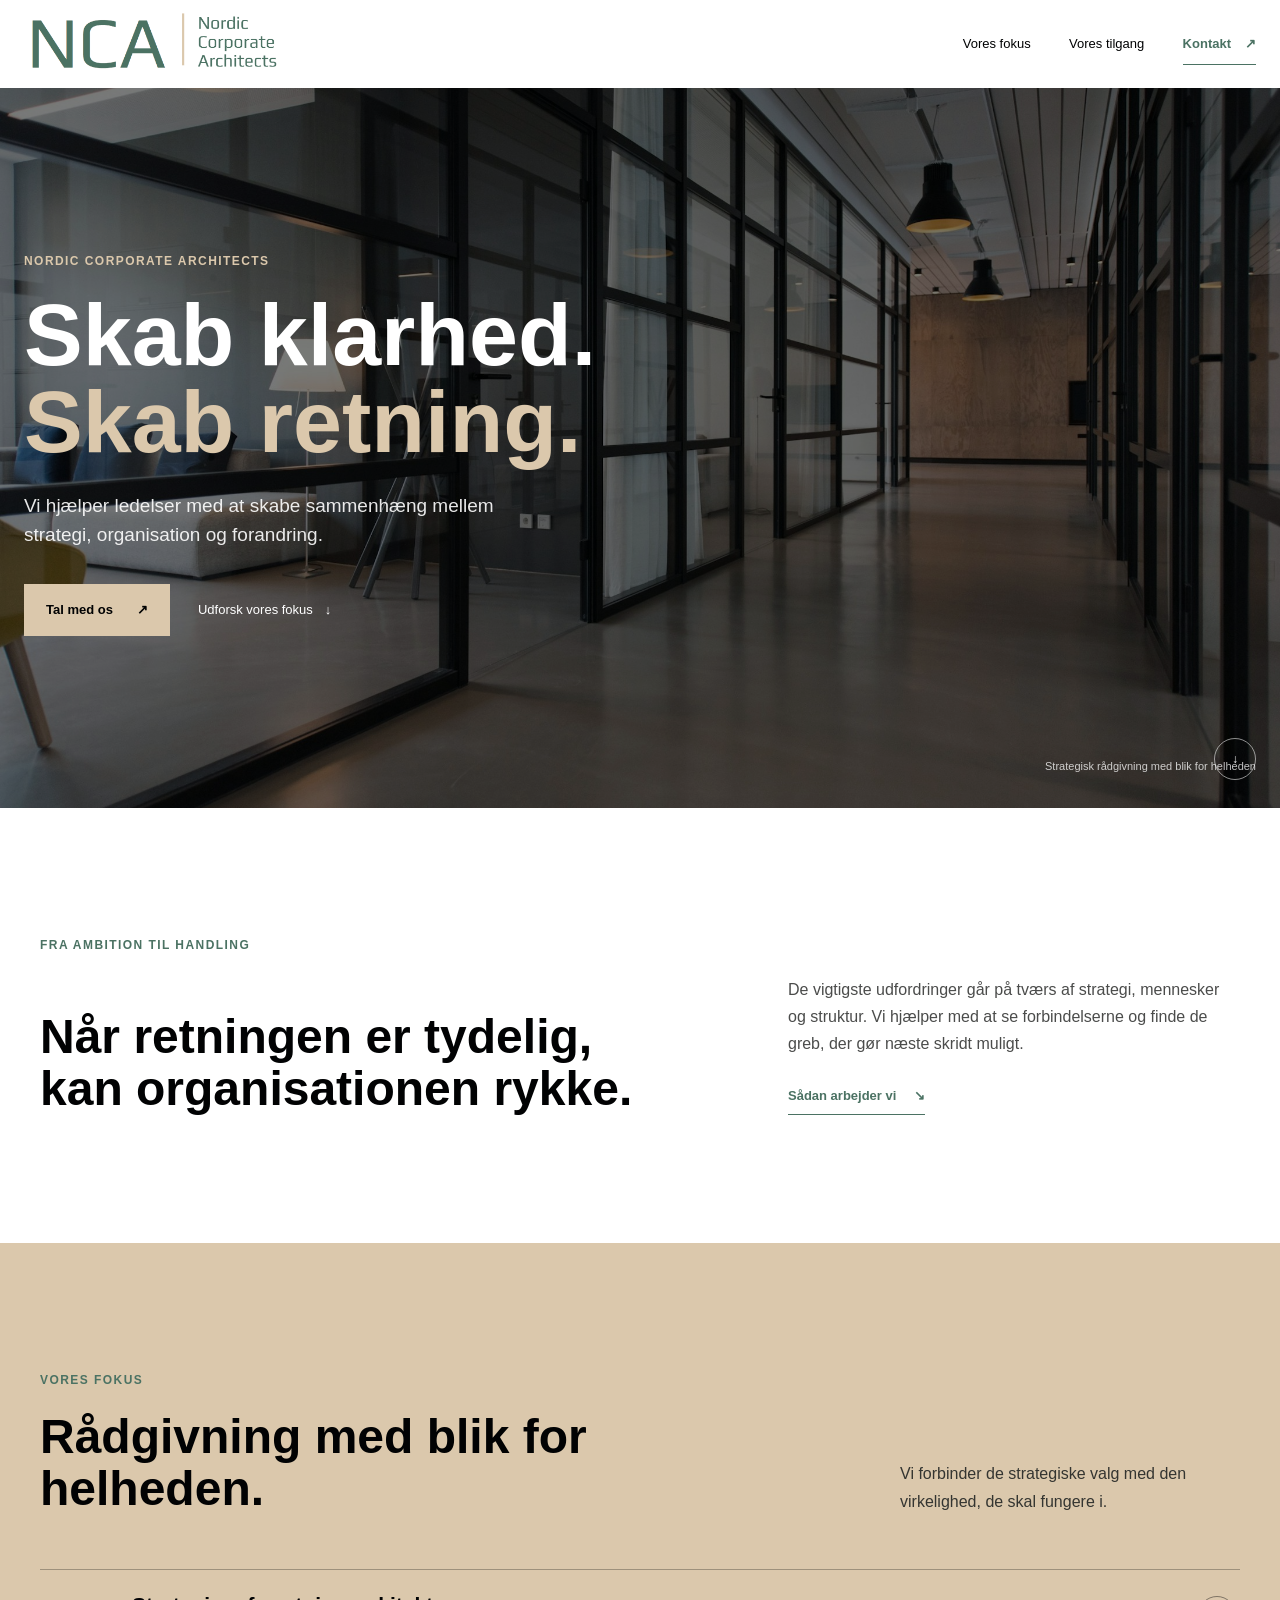
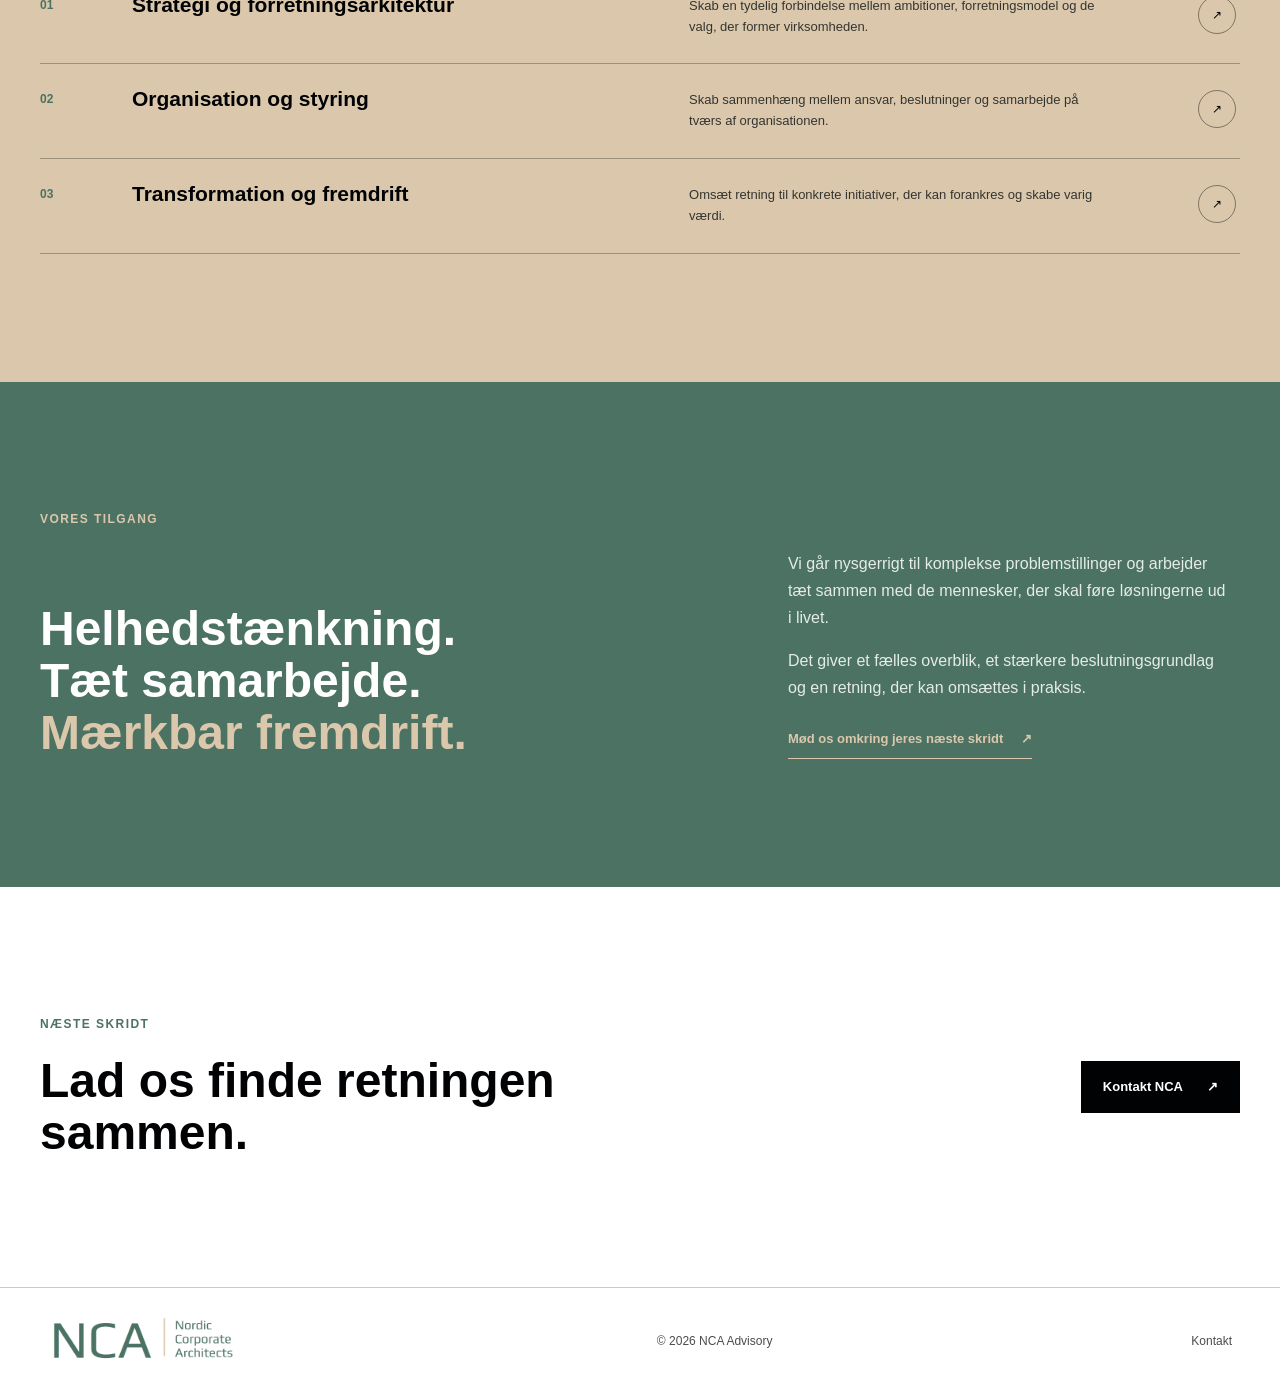
==== commit 51d33b35: "Merge pull request #2 from utile-solutions/feat/logo-and-homepage-update utile-solutions/nca-web@fab" ====
--- a/index.html
+++ b/index.html
@@ -1 +1 @@
-<!DOCTYPE html><!--BIYv0RyccbLVqAXd7s_HM--><html lang="da"><head><meta charSet="utf-8"/><meta name="viewport" content="width=device-width, initial-scale=1"/><link rel="stylesheet" href="/_next/static/css/8bf7f1aad15fd1dc.css" data-precedence="next"/><link rel="preload" as="script" fetchPriority="low" href="/_next/static/chunks/webpack-4e6bf084ac60582b.js"/><script src="/_next/static/chunks/4bd1b696-c023c6e3521b1417.js" async=""></script><script src="/_next/static/chunks/255-1f92380adbc6ec99.js" async=""></script><script src="/_next/static/chunks/main-app-1a03d2132babcd87.js" async=""></script><script src="/_next/static/chunks/619-ba102abea3e3d0e4.js" async=""></script><script src="/_next/static/chunks/app/not-found-761b5201d8dc5db0.js" async=""></script><title>NCA</title><meta name="description" content="NCA skaber overblik og retning for det næste."/><script src="/_next/static/chunks/polyfills-42372ed130431b0a.js" noModule=""></script></head><body><div hidden=""><!--$--><!--/$--></div><main class="min-h-screen overflow-hidden"><header class="mx-auto flex w-full max-w-7xl items-center justify-between px-6 py-6 sm:px-10 lg:px-14"><a aria-label="NCA, forsiden" class="display-font text-xl font-bold tracking-tight" href="#top">NCA<span class="text-[var(--primary)]">.</span></a><nav aria-label="Hovednavigation" class="flex items-center gap-5"><a class="text-xs font-semibold transition-colors hover:text-[var(--primary)]" href="#tilgang">Vores tilgang</a><a class="group inline-flex items-center gap-2 text-xs font-semibold" href="/kontakt/"><span>Kontakt</span><span aria-hidden="true" class="grid size-9 place-items-center rounded-full border border-[var(--line)] transition group-hover:bg-[var(--accent)]">↗</span></a></nav></header><section id="top" class="mx-auto grid w-full max-w-7xl gap-14 px-6 pb-24 pt-12 sm:px-10 sm:pt-20 lg:grid-cols-[1.2fr_0.8fr] lg:items-end lg:px-14 lg:pb-32"><div class="page-enter"><p class="mb-6 flex items-center gap-3 text-xs font-bold uppercase tracking-[0.18em] text-[var(--muted)]"><span class="size-2 rounded-full bg-[var(--primary)]"></span>Uafhængig af natur</p><h1 class="display-font max-w-4xl leading-tight">Godt arbejde flytter <span class="text-[var(--primary)]">os fremad.</span></h1></div><div class="page-enter reveal-delay flex flex-col items-start gap-8 lg:pb-2 lg:pl-6"><p class="body-text max-w-md leading-relaxed text-[var(--muted)]">NCA bidrager med klar tænkning og omhyggeligt håndværk til idéerne, der former det næste.</p><a class="inline-flex items-center gap-3 border-b border-[var(--ink)] pb-2 text-xs font-semibold transition-colors hover:border-[var(--primary)] hover:text-[var(--primary)]" href="#approach">Se vores tilgang <span aria-hidden="true">↓</span></a></div></section><section aria-label="NCA&#x27;s perspektiv" class="relative isolate min-h-[360px] overflow-hidden bg-[var(--deep)] px-6 py-16 text-[var(--paper)] sm:px-10 lg:min-h-[460px] lg:px-14 lg:py-24"><div aria-hidden="true" class="absolute -right-24 -top-40 -z-10 size-[34rem] rounded-full border border-white/15 sm:right-[-5rem] sm:top-[-18rem]"></div><div aria-hidden="true" class="absolute -right-8 -top-24 -z-10 size-[22rem] rounded-full border border-white/15 sm:right-12 sm:top-[-9rem]"></div><div class="mx-auto flex min-h-[260px] w-full max-w-7xl flex-col justify-between gap-12 sm:min-h-[330px] lg:flex-row lg:items-end"><p class="body-text max-w-3xl display-font leading-tight">Det bedste næste skridt er det, du kan se klart.</p><p class="body-text max-w-xs leading-relaxed text-white/65 lg:pb-2">Perspektiv, formål og fremdrift, bragt i fokus.</p></div></section><section id="tilgang" class="mx-auto w-full max-w-7xl px-6 py-24 sm:px-10 lg:px-14 lg:py-32"><div class="mb-12 flex flex-col gap-5 border-b border-[var(--line)] pb-8 sm:flex-row sm:items-end sm:justify-between"><div><p class="mb-4 text-xs font-bold uppercase tracking-[0.18em] text-[var(--muted)]">Vores tilgang</p><h2 class="display-font">En gennemtænkt vej frem.</h2></div><span class="text-xs text-[var(--muted)]">Klarhed før kompleksitet</span></div><div class="divide-y divide-[var(--line)]"><article class="grid gap-4 py-7 sm:grid-cols-[5rem_1fr_1fr] sm:items-start sm:gap-8"><span class="text-xs font-semibold text-[var(--primary)]">01</span><h3>Begynd med det rigtige spørgsmål</h3><p class="body-text max-w-md leading-relaxed text-[var(--muted)]">Godt arbejde begynder med at forstå, hvad der betyder noget, for hvem og hvorfor netop nu.</p></article><article class="grid gap-4 py-7 sm:grid-cols-[5rem_1fr_1fr] sm:items-start sm:gap-8"><span class="text-xs font-semibold text-[var(--primary)]">02</span><h3>Gør det komplekse tydeligt</h3><p class="body-text max-w-md leading-relaxed text-[var(--muted)]">Omsæt store ambitioner til gennemtænkte beslutninger og konkrete næste skridt.</p></article><article class="grid gap-4 py-7 sm:grid-cols-[5rem_1fr_1fr] sm:items-start sm:gap-8"><span class="text-xs font-semibold text-[var(--primary)]">03</span><h3>Skab grundlaget for det næste</h3><p class="body-text max-w-md leading-relaxed text-[var(--muted)]">Skab et fundament, der kan udvikle sig i takt med verden omkring det.</p></article></div></section><footer class="border-t border-[var(--line)] px-6 py-8 sm:px-10 lg:px-14"><div class="mx-auto flex w-full max-w-7xl flex-col gap-3 text-xs text-[var(--muted)] sm:flex-row sm:items-center sm:justify-between"><span class="display-font text-base font-bold tracking-tight text-[var(--ink)]">NCA<span class="text-[var(--primary)]">.</span></span><span>© <!-- -->2026<!-- --> NCA</span><a class="transition-colors hover:text-[var(--primary)]" href="/kontakt/">Kontakt</a></div></footer></main><!--$--><!--/$--><script src="/_next/static/chunks/webpack-4e6bf084ac60582b.js" id="_R_" async=""></script><script>(self.__next_f=self.__next_f||[]).push([0])</script><script>self.__next_f.push([1,"1:\"$Sreact.fragment\"\n2:I[9766,[],\"\"]\n3:I[8924,[],\"\"]\n4:I[2619,[\"619\",\"static/chunks/619-ba102abea3e3d0e4.js\",\"345\",\"static/chunks/app/not-found-761b5201d8dc5db0.js\"],\"\"]\nb:I[7150,[],\"\"]\n:HL[\"/_next/static/css/8bf7f1aad15fd1dc.css\",\"style\"]\n"])</script><script>self.__next_f.push([1,"0:{\"P\":null,\"b\":\"BIYv0RyccbLVqAXd7s_HM\",\"p\":\"\",\"c\":[\"\",\"\"],\"i\":false,\"f\":[[[\"\",{\"children\":[\"__PAGE__\",{}]},\"$undefined\",\"$undefined\",true],[\"\",[\"$\",\"$1\",\"c\",{\"children\":[[[\"$\",\"link\",\"0\",{\"rel\":\"stylesheet\",\"href\":\"/_next/static/css/8bf7f1aad15fd1dc.css\",\"precedence\":\"next\",\"crossOrigin\":\"$undefined\",\"nonce\":\"$undefined\"}]],[\"$\",\"html\",null,{\"lang\":\"da\",\"children\":[\"$\",\"body\",null,{\"children\":[\"$\",\"$L2\",null,{\"parallelRouterKey\":\"children\",\"error\":\"$undefined\",\"errorStyles\":\"$undefined\",\"errorScripts\":\"$undefined\",\"template\":[\"$\",\"$L3\",null,{}],\"templateStyles\":\"$undefined\",\"templateScripts\":\"$undefined\",\"notFound\":[[\"$\",\"main\",null,{\"className\":\"flex min-h-screen flex-col\",\"children\":[[\"$\",\"header\",null,{\"className\":\"mx-auto flex w-full max-w-7xl items-center justify-between px-6 py-6 sm:px-10 lg:px-14\",\"children\":[[\"$\",\"$L4\",null,{\"aria-label\":\"NCA, forsiden\",\"className\":\"display-font text-xl font-bold tracking-tight\",\"href\":\"/\",\"children\":[\"NCA\",[\"$\",\"span\",null,{\"className\":\"text-[var(--primary)]\",\"children\":\".\"}]]}],[\"$\",\"span\",null,{\"className\":\"text-xs text-[var(--muted)]\",\"children\":\"Side ikke fundet\"}]]}],[\"$\",\"section\",null,{\"className\":\"mx-auto flex w-full max-w-7xl flex-1 flex-col justify-center px-6 py-16 sm:px-10 lg:px-14\",\"children\":[[\"$\",\"p\",null,{\"className\":\"mb-5 text-xs font-bold uppercase tracking-[0.18em] text-[var(--primary)]\",\"children\":\"Fejl 404\"}],[\"$\",\"h1\",null,{\"className\":\"display-font leading-tight\",\"children\":\"Den side findes ikke.\"}],[\"$\",\"p\",null,{\"className\":\"body-text mt-5 max-w-md leading-relaxed text-[var(--muted)]\",\"children\":\"Linket virker muligvis ikke længere, eller adressen kan være skrevet forkert.\"}],[\"$\",\"$L4\",null,{\"className\":\"mt-8 inline-flex w-fit border-b border-[var(--primary)] pb-2 text-xs font-bold text-[var(--primary)]\",\"href\":\"/\",\"children\":\"Tilbage til forsiden\"}]]}],[\"$\",\"footer\",null,{\"className\":\"border-t border-[var(--line)] px-6 py-8 sm:px-10 lg:px-14\",\"children\":[\"$\",\"div\",null,{\"className\":\"mx-auto flex w-full max-w-7xl items-center justify-between text-xs text-[var(--muted)]\",\"children\":[[\"$\",\"span\",null,{\"className\":\"display-font text-base font-bold tracking-tight text-[var(--ink)]\",\"children\":[\"NCA\",[\"$\",\"span\",null,{\"className\":\"text-[var(--primary)]\",\"children\":\".\"}]]}],[\"$\",\"span\",null,{\"children\":[\"© \",2026,\" NCA\"]}]]}]}]]}],[]],\"forbidden\":\"$undefined\",\"unauthorized\":\"$undefined\"}]}]}]]}],{\"children\":[\"__PAGE__\",[\"$\",\"$1\",\"c\",{\"children\":[[\"$\",\"main\",null,{\"className\":\"min-h-screen overflow-hidden\",\"children\":[[\"$\",\"header\",null,{\"className\":\"mx-auto flex w-full max-w-7xl items-center justify-between px-6 py-6 sm:px-10 lg:px-14\",\"children\":[[\"$\",\"a\",null,{\"aria-label\":\"NCA, forsiden\",\"className\":\"display-font text-xl font-bold tracking-tight\",\"href\":\"#top\",\"children\":[\"NCA\",[\"$\",\"span\",null,{\"className\":\"text-[var(--primary)]\",\"children\":\".\"}]]}],[\"$\",\"nav\",null,{\"aria-label\":\"Hovednavigation\",\"className\":\"flex items-center gap-5\",\"children\":[[\"$\",\"a\",null,{\"className\":\"text-xs font-semibold transition-colors hover:text-[var(--primary)]\",\"href\":\"#tilgang\",\"children\":\"Vores tilgang\"}],[\"$\",\"a\",null,{\"className\":\"group inline-flex items-center gap-2 text-xs font-semibold\",\"href\":\"/kontakt/\",\"children\":[[\"$\",\"span\",null,{\"children\":\"Kontakt\"}],[\"$\",\"span\",null,{\"aria-hidden\":\"true\",\"className\":\"grid size-9 place-items-center rounded-full border border-[var(--line)] transition group-hover:bg-[var(--accent)]\",\"children\":\"↗\"}]]}]]}]]}],[\"$\",\"section\",null,{\"id\":\"top\",\"className\":\"mx-auto grid w-full max-w-7xl gap-14 px-6 pb-24 pt-12 sm:px-10 sm:pt-20 lg:grid-cols-[1.2fr_0.8fr] lg:items-end lg:px-14 lg:pb-32\",\"children\":[[\"$\",\"div\",null,{\"className\":\"page-enter\",\"children\":[[\"$\",\"p\",null,{\"className\":\"mb-6 flex items-center gap-3 text-xs font-bold uppercase tracking-[0.18em] text-[var(--muted)]\",\"children\":[[\"$\",\"span\",null,{\"className\":\"size-2 rounded-full bg-[var(--primary)]\"}],\"Uafhængig af natur\"]}],[\"$\",\"h1\",null,{\"className\":\"display-font max-w-4xl leading-tight\",\"children\":[\"Godt arbejde flytter \",[\"$\",\"span\",null,{\"className\":\"text-[var(--primary)]\",\"children\":\"os fremad.\"}]]}]]}],[\"$\",\"div\",null,{\"className\":\"page-enter reveal-delay flex flex-col items-start gap-8 lg:pb-2 lg:pl-6\",\"children\":[[\"$\",\"p\",null,{\"className\":\"body-text max-w-md leading-relaxed text-[var(--muted)]\",\"children\":\"NCA bidrager med klar tænkning og omhyggeligt håndværk til idéerne, der former det næste.\"}],\"$L5\"]}]]}],\"$L6\",\"$L7\",\"$L8\"]}],null,\"$L9\"]}],{},null,false]},null,false],\"$La\",false]],\"m\":\"$undefined\",\"G\":[\"$b\",[]],\"s\":false,\"S\":true}\n"])</script><script>self.__next_f.push([1,"c:I[4431,[],\"OutletBoundary\"]\ne:I[5278,[],\"AsyncMetadataOutlet\"]\n10:I[4431,[],\"ViewportBoundary\"]\n12:I[4431,[],\"MetadataBoundary\"]\n13:\"$Sreact.suspense\"\n5:[\"$\",\"a\",null,{\"className\":\"inline-flex items-center gap-3 border-b border-[var(--ink)] pb-2 text-xs font-semibold transition-colors hover:border-[var(--primary)] hover:text-[var(--primary)]\",\"href\":\"#approach\",\"children\":[\"Se vores tilgang \",[\"$\",\"span\",null,{\"aria-hidden\":\"true\",\"children\":\"↓\"}]]}]\n"])</script><script>self.__next_f.push([1,"6:[\"$\",\"section\",null,{\"aria-label\":\"NCA's perspektiv\",\"className\":\"relative isolate min-h-[360px] overflow-hidden bg-[var(--deep)] px-6 py-16 text-[var(--paper)] sm:px-10 lg:min-h-[460px] lg:px-14 lg:py-24\",\"children\":[[\"$\",\"div\",null,{\"aria-hidden\":\"true\",\"className\":\"absolute -right-24 -top-40 -z-10 size-[34rem] rounded-full border border-white/15 sm:right-[-5rem] sm:top-[-18rem]\"}],[\"$\",\"div\",null,{\"aria-hidden\":\"true\",\"className\":\"absolute -right-8 -top-24 -z-10 size-[22rem] rounded-full border border-white/15 sm:right-12 sm:top-[-9rem]\"}],[\"$\",\"div\",null,{\"className\":\"mx-auto flex min-h-[260px] w-full max-w-7xl flex-col justify-between gap-12 sm:min-h-[330px] lg:flex-row lg:items-end\",\"children\":[[\"$\",\"p\",null,{\"className\":\"body-text max-w-3xl display-font leading-tight\",\"children\":\"Det bedste næste skridt er det, du kan se klart.\"}],[\"$\",\"p\",null,{\"className\":\"body-text max-w-xs leading-relaxed text-white/65 lg:pb-2\",\"children\":\"Perspektiv, formål og fremdrift, bragt i fokus.\"}]]}]]}]\n"])</script><script>self.__next_f.push([1,"7:[\"$\",\"section\",null,{\"id\":\"tilgang\",\"className\":\"mx-auto w-full max-w-7xl px-6 py-24 sm:px-10 lg:px-14 lg:py-32\",\"children\":[[\"$\",\"div\",null,{\"className\":\"mb-12 flex flex-col gap-5 border-b border-[var(--line)] pb-8 sm:flex-row sm:items-end sm:justify-between\",\"children\":[[\"$\",\"div\",null,{\"children\":[[\"$\",\"p\",null,{\"className\":\"mb-4 text-xs font-bold uppercase tracking-[0.18em] text-[var(--muted)]\",\"children\":\"Vores tilgang\"}],[\"$\",\"h2\",null,{\"className\":\"display-font\",\"children\":\"En gennemtænkt vej frem.\"}]]}],[\"$\",\"span\",null,{\"className\":\"text-xs text-[var(--muted)]\",\"children\":\"Klarhed før kompleksitet\"}]]}],[\"$\",\"div\",null,{\"className\":\"divide-y divide-[var(--line)]\",\"children\":[[\"$\",\"article\",\"01\",{\"className\":\"grid gap-4 py-7 sm:grid-cols-[5rem_1fr_1fr] sm:items-start sm:gap-8\",\"children\":[[\"$\",\"span\",null,{\"className\":\"text-xs font-semibold text-[var(--primary)]\",\"children\":\"01\"}],[\"$\",\"h3\",null,{\"children\":\"Begynd med det rigtige spørgsmål\"}],[\"$\",\"p\",null,{\"className\":\"body-text max-w-md leading-relaxed text-[var(--muted)]\",\"children\":\"Godt arbejde begynder med at forstå, hvad der betyder noget, for hvem og hvorfor netop nu.\"}]]}],[\"$\",\"article\",\"02\",{\"className\":\"grid gap-4 py-7 sm:grid-cols-[5rem_1fr_1fr] sm:items-start sm:gap-8\",\"children\":[[\"$\",\"span\",null,{\"className\":\"text-xs font-semibold text-[var(--primary)]\",\"children\":\"02\"}],[\"$\",\"h3\",null,{\"children\":\"Gør det komplekse tydeligt\"}],[\"$\",\"p\",null,{\"className\":\"body-text max-w-md leading-relaxed text-[var(--muted)]\",\"children\":\"Omsæt store ambitioner til gennemtænkte beslutninger og konkrete næste skridt.\"}]]}],[\"$\",\"article\",\"03\",{\"className\":\"grid gap-4 py-7 sm:grid-cols-[5rem_1fr_1fr] sm:items-start sm:gap-8\",\"children\":[[\"$\",\"span\",null,{\"className\":\"text-xs font-semibold text-[var(--primary)]\",\"children\":\"03\"}],[\"$\",\"h3\",null,{\"children\":\"Skab grundlaget for det næste\"}],[\"$\",\"p\",null,{\"className\":\"body-text max-w-md leading-relaxed text-[var(--muted)]\",\"children\":\"Skab et fundament, der kan udvikle sig i takt med verden omkring det.\"}]]}]]}]]}]\n"])</script><script>self.__next_f.push([1,"8:[\"$\",\"footer\",null,{\"className\":\"border-t border-[var(--line)] px-6 py-8 sm:px-10 lg:px-14\",\"children\":[\"$\",\"div\",null,{\"className\":\"mx-auto flex w-full max-w-7xl flex-col gap-3 text-xs text-[var(--muted)] sm:flex-row sm:items-center sm:justify-between\",\"children\":[[\"$\",\"span\",null,{\"className\":\"display-font text-base font-bold tracking-tight text-[var(--ink)]\",\"children\":[\"NCA\",[\"$\",\"span\",null,{\"className\":\"text-[var(--primary)]\",\"children\":\".\"}]]}],[\"$\",\"span\",null,{\"children\":[\"© \",2026,\" NCA\"]}],[\"$\",\"a\",null,{\"className\":\"transition-colors hover:text-[var(--primary)]\",\"href\":\"/kontakt/\",\"children\":\"Kontakt\"}]]}]}]\n9:[\"$\",\"$Lc\",null,{\"children\":[\"$Ld\",[\"$\",\"$Le\",null,{\"promise\":\"$@f\"}]]}]\na:[\"$\",\"$1\",\"h\",{\"children\":[null,[[\"$\",\"$L10\",null,{\"children\":\"$L11\"}],null],[\"$\",\"$L12\",null,{\"children\":[\"$\",\"div\",null,{\"hidden\":true,\"children\":[\"$\",\"$13\",null,{\"fallback\":null,\"children\":\"$L14\"}]}]}]]}]\n"])</script><script>self.__next_f.push([1,"11:[[\"$\",\"meta\",\"0\",{\"charSet\":\"utf-8\"}],[\"$\",\"meta\",\"1\",{\"name\":\"viewport\",\"content\":\"width=device-width, initial-scale=1\"}]]\nd:null\n"])</script><script>self.__next_f.push([1,"f:{\"metadata\":[[\"$\",\"title\",\"0\",{\"children\":\"NCA\"}],[\"$\",\"meta\",\"1\",{\"name\":\"description\",\"content\":\"NCA skaber overblik og retning for det næste.\"}]],\"error\":null,\"digest\":\"$undefined\"}\n"])</script><script>self.__next_f.push([1,"14:\"$f:metadata\"\n"])</script></body></html>+<!DOCTYPE html><!--WfZ8W6cToF7nnMoJJ9idw--><html lang="da"><head><meta charSet="utf-8"/><meta name="viewport" content="width=device-width, initial-scale=1"/><link rel="preload" as="image" href="/_next/static/media/nca_advisory_logo.d8b84864.png"/><link rel="preload" as="image" href="/images/nca-office-hero.jpg"/><link rel="stylesheet" href="/_next/static/css/aa06f18a6203cc57.css" data-precedence="next"/><link rel="preload" as="script" fetchPriority="low" href="/_next/static/chunks/webpack-4e6bf084ac60582b.js"/><script src="/_next/static/chunks/4bd1b696-c023c6e3521b1417.js" async=""></script><script src="/_next/static/chunks/255-1f92380adbc6ec99.js" async=""></script><script src="/_next/static/chunks/main-app-1a03d2132babcd87.js" async=""></script><script src="/_next/static/chunks/619-ba102abea3e3d0e4.js" async=""></script><script src="/_next/static/chunks/356-335c699cd4cf7b7b.js" async=""></script><script src="/_next/static/chunks/app/page-de404d5918e374dc.js" async=""></script><title>NCA</title><meta name="description" content="NCA skaber overblik og retning for det næste."/><script src="/_next/static/chunks/polyfills-42372ed130431b0a.js" noModule=""></script></head><body><div hidden=""><!--$--><!--/$--></div><main><header class="site-header"><div class="site-header-inner"><a aria-label="NCA Advisory, forsiden" class="brand-link" href="/"><img alt="Nordic Corporate Architects" width="960" height="255" decoding="async" data-nimg="1" class="brand-logo" style="color:transparent" src="/_next/static/media/nca_advisory_logo.d8b84864.png"/></a><nav aria-label="Hovednavigation" class="main-nav"><a href="#fokus">Vores fokus</a><a href="#tilgang">Vores tilgang</a><a class="nav-contact" href="/kontakt/">Kontakt <span aria-hidden="true">↗</span></a></nav></div></header><section aria-labelledby="hero-title" class="home-hero" id="top"><img alt="Lyst, moderne arbejdsmiljø med møderum og glasvægge" decoding="async" data-nimg="fill" class="hero-image" style="position:absolute;height:100%;width:100%;left:0;top:0;right:0;bottom:0;color:transparent" src="/images/nca-office-hero.jpg"/><div aria-hidden="true" class="hero-shade"></div><div class="hero-inner"><div class="hero-copy page-enter"><p class="hero-eyebrow">Nordic Corporate Architects</p><h1 class="home-hero-title" id="hero-title">Skab klarhed.<br/><span>Skab retning.</span></h1><p class="hero-description">Vi hjælper ledelser med at skabe sammenhæng mellem strategi, organisation og forandring.</p><div class="hero-actions"><a class="button-sand" href="/kontakt/">Tal med os <span aria-hidden="true">↗</span></a><a class="hero-text-link" href="#fokus">Udforsk vores fokus <span aria-hidden="true">↓</span></a></div></div><p class="hero-caption">Strategisk rådgivning med blik for helheden</p></div><a aria-label="Rul til vores fokusområder" class="hero-scroll" href="#fokus"><span aria-hidden="true">↓</span></a></section><section aria-labelledby="intro-title" class="intro-section"><div class="intro-inner"><p class="section-eyebrow">Fra ambition til handling</p><div class="intro-grid"><h2 class="home-section-title" id="intro-title">Når retningen er tydelig, kan organisationen rykke.</h2><div class="intro-copy"><p>De vigtigste udfordringer går på tværs af strategi, mennesker og struktur. Vi hjælper med at se forbindelserne og finde de greb, der gør næste skridt muligt.</p><a class="underlined-link" href="#tilgang">Sådan arbejder vi <span aria-hidden="true">↘</span></a></div></div></div></section><section aria-labelledby="focus-title" class="focus-section" id="fokus"><div class="focus-inner"><div class="focus-heading"><div><p class="section-eyebrow">Vores fokus</p><h2 class="home-section-title" id="focus-title">Rådgivning med blik for helheden.</h2></div><p class="focus-intro">Vi forbinder de strategiske valg med den virkelighed, de skal fungere i.</p></div><div class="focus-list"><article class="focus-item"><span class="focus-number">01</span><h3>Strategi og forretningsarkitektur</h3><p>Skab en tydelig forbindelse mellem ambitioner, forretningsmodel og de valg, der former virksomheden.</p><a aria-label="Læs om Strategi og forretningsarkitektur" class="focus-arrow" href="#kontakt">↗</a></article><article class="focus-item"><span class="focus-number">02</span><h3>Organisation og styring</h3><p>Skab sammenhæng mellem ansvar, beslutninger og samarbejde på tværs af organisationen.</p><a aria-label="Læs om Organisation og styring" class="focus-arrow" href="#kontakt">↗</a></article><article class="focus-item"><span class="focus-number">03</span><h3>Transformation og fremdrift</h3><p>Omsæt retning til konkrete initiativer, der kan forankres og skabe varig værdi.</p><a aria-label="Læs om Transformation og fremdrift" class="focus-arrow" href="#kontakt">↗</a></article></div></div></section><section aria-labelledby="approach-title" class="approach-section" id="tilgang"><div class="approach-inner"><p class="section-eyebrow">Vores tilgang</p><div class="approach-grid"><h2 class="home-section-title" id="approach-title">Helhedstænkning.<br/>Tæt samarbejde.<br/><span>Mærkbar fremdrift.</span></h2><div class="approach-copy"><p>Vi går nysgerrigt til komplekse problemstillinger og arbejder tæt sammen med de mennesker, der skal føre løsningerne ud i livet.</p><p>Det giver et fælles overblik, et stærkere beslutningsgrundlag og en retning, der kan omsættes i praksis.</p><a class="approach-link" href="/kontakt/">Mød os omkring jeres næste skridt <span aria-hidden="true">↗</span></a></div></div></div></section><section aria-labelledby="contact-title" class="contact-band" id="kontakt"><div class="contact-band-inner"><div><p class="section-eyebrow">Næste skridt</p><h2 class="home-section-title" id="contact-title">Lad os finde retningen sammen.</h2></div><a class="button-dark" href="/kontakt/">Kontakt NCA <span aria-hidden="true">↗</span></a></div></section><footer class="site-footer"><div class="site-footer-inner"><a aria-label="NCA Advisory, forsiden" class="footer-brand" href="/"><img alt="Nordic Corporate Architects" loading="lazy" width="960" height="255" decoding="async" data-nimg="1" style="color:transparent" src="/_next/static/media/nca_advisory_logo.d8b84864.png"/></a><span>© <!-- -->2026<!-- --> NCA Advisory</span><a href="/kontakt/">Kontakt</a></div></footer></main><!--$--><!--/$--><script src="/_next/static/chunks/webpack-4e6bf084ac60582b.js" id="_R_" async=""></script><script>(self.__next_f=self.__next_f||[]).push([0])</script><script>self.__next_f.push([1,"1:\"$Sreact.fragment\"\n2:I[9766,[],\"\"]\n3:I[8924,[],\"\"]\n4:I[2619,[\"619\",\"static/chunks/619-ba102abea3e3d0e4.js\",\"356\",\"static/chunks/356-335c699cd4cf7b7b.js\",\"974\",\"static/chunks/app/page-de404d5918e374dc.js\"],\"\"]\n5:I[1356,[\"619\",\"static/chunks/619-ba102abea3e3d0e4.js\",\"356\",\"static/chunks/356-335c699cd4cf7b7b.js\",\"974\",\"static/chunks/app/page-de404d5918e374dc.js\"],\"Image\"]\n10:I[7150,[],\"\"]\n:HL[\"/_next/static/css/aa06f18a6203cc57.css\",\"style\"]\n"])</script><script>self.__next_f.push([1,"0:{\"P\":null,\"b\":\"WfZ8W6cToF7nnMoJJ9idw\",\"p\":\"\",\"c\":[\"\",\"\"],\"i\":false,\"f\":[[[\"\",{\"children\":[\"__PAGE__\",{}]},\"$undefined\",\"$undefined\",true],[\"\",[\"$\",\"$1\",\"c\",{\"children\":[[[\"$\",\"link\",\"0\",{\"rel\":\"stylesheet\",\"href\":\"/_next/static/css/aa06f18a6203cc57.css\",\"precedence\":\"next\",\"crossOrigin\":\"$undefined\",\"nonce\":\"$undefined\"}]],[\"$\",\"html\",null,{\"lang\":\"da\",\"children\":[\"$\",\"body\",null,{\"children\":[\"$\",\"$L2\",null,{\"parallelRouterKey\":\"children\",\"error\":\"$undefined\",\"errorStyles\":\"$undefined\",\"errorScripts\":\"$undefined\",\"template\":[\"$\",\"$L3\",null,{}],\"templateStyles\":\"$undefined\",\"templateScripts\":\"$undefined\",\"notFound\":[[\"$\",\"main\",null,{\"className\":\"flex min-h-screen flex-col\",\"children\":[[\"$\",\"header\",null,{\"className\":\"mx-auto flex w-full max-w-7xl items-center justify-between px-6 py-6 sm:px-10 lg:px-14\",\"children\":[[\"$\",\"$L4\",null,{\"aria-label\":\"NCA, forsiden\",\"className\":\"display-font text-xl font-bold tracking-tight\",\"href\":\"/\",\"children\":[\"NCA\",[\"$\",\"span\",null,{\"className\":\"text-[var(--primary)]\",\"children\":\".\"}]]}],[\"$\",\"span\",null,{\"className\":\"text-xs text-[var(--muted)]\",\"children\":\"Side ikke fundet\"}]]}],[\"$\",\"section\",null,{\"className\":\"mx-auto flex w-full max-w-7xl flex-1 flex-col justify-center px-6 py-16 sm:px-10 lg:px-14\",\"children\":[[\"$\",\"p\",null,{\"className\":\"mb-5 text-xs font-bold uppercase tracking-[0.18em] text-[var(--primary)]\",\"children\":\"Fejl 404\"}],[\"$\",\"h1\",null,{\"className\":\"display-font leading-tight\",\"children\":\"Den side findes ikke.\"}],[\"$\",\"p\",null,{\"className\":\"body-text mt-5 max-w-md leading-relaxed text-[var(--muted)]\",\"children\":\"Linket virker muligvis ikke længere, eller adressen kan være skrevet forkert.\"}],[\"$\",\"$L4\",null,{\"className\":\"mt-8 inline-flex w-fit border-b border-[var(--primary)] pb-2 text-xs font-bold text-[var(--primary)]\",\"href\":\"/\",\"children\":\"Tilbage til forsiden\"}]]}],[\"$\",\"footer\",null,{\"className\":\"border-t border-[var(--line)] px-6 py-8 sm:px-10 lg:px-14\",\"children\":[\"$\",\"div\",null,{\"className\":\"mx-auto flex w-full max-w-7xl items-center justify-between text-xs text-[var(--muted)]\",\"children\":[[\"$\",\"span\",null,{\"className\":\"display-font text-base font-bold tracking-tight text-[var(--ink)]\",\"children\":[\"NCA\",[\"$\",\"span\",null,{\"className\":\"text-[var(--primary)]\",\"children\":\".\"}]]}],[\"$\",\"span\",null,{\"children\":[\"© \",2026,\" NCA\"]}]]}]}]]}],[]],\"forbidden\":\"$undefined\",\"unauthorized\":\"$undefined\"}]}]}]]}],{\"children\":[\"__PAGE__\",[\"$\",\"$1\",\"c\",{\"children\":[[\"$\",\"main\",null,{\"children\":[[\"$\",\"header\",null,{\"className\":\"site-header\",\"children\":[\"$\",\"div\",null,{\"className\":\"site-header-inner\",\"children\":[[\"$\",\"$L4\",null,{\"aria-label\":\"NCA Advisory, forsiden\",\"className\":\"brand-link\",\"href\":\"/\",\"children\":[\"$\",\"$L5\",null,{\"alt\":\"Nordic Corporate Architects\",\"className\":\"brand-logo\",\"height\":255,\"priority\":true,\"src\":{\"src\":\"/_next/static/media/nca_advisory_logo.d8b84864.png\",\"height\":255,\"width\":960,\"blurDataURL\":\"[data-uri]\",\"blurWidth\":8,\"blurHeight\":2},\"width\":960}]}],[\"$\",\"nav\",null,{\"aria-label\":\"Hovednavigation\",\"className\":\"main-nav\",\"children\":[[\"$\",\"a\",null,{\"href\":\"#fokus\",\"children\":\"Vores fokus\"}],[\"$\",\"a\",null,{\"href\":\"#tilgang\",\"children\":\"Vores tilgang\"}],[\"$\",\"$L4\",null,{\"className\":\"nav-contact\",\"href\":\"/kontakt/\",\"children\":[\"Kontakt \",[\"$\",\"span\",null,{\"aria-hidden\":\"true\",\"children\":\"↗\"}]]}]]}]]}]}],[\"$\",\"section\",null,{\"aria-labelledby\":\"hero-title\",\"className\":\"home-hero\",\"id\":\"top\",\"children\":[[\"$\",\"$L5\",null,{\"alt\":\"Lyst, moderne arbejdsmiljø med møderum og glasvægge\",\"className\":\"hero-image\",\"fill\":true,\"priority\":true,\"sizes\":\"100vw\",\"src\":\"/images/nca-office-hero.jpg\"}],[\"$\",\"div\",null,{\"aria-hidden\":\"true\",\"className\":\"hero-shade\"}],[\"$\",\"div\",null,{\"className\":\"hero-inner\",\"children\":[[\"$\",\"div\",null,{\"className\":\"hero-copy page-enter\",\"children\":[[\"$\",\"p\",null,{\"className\":\"hero-eyebrow\",\"children\":\"Nordic Corporate Architects\"}],[\"$\",\"h1\",null,{\"className\":\"home-hero-title\",\"id\":\"hero-title\",\"children\":[\"Skab klarhed.\",[\"$\",\"br\",null,{}],[\"$\",\"span\",null,{\"children\":\"Skab retning.\"}]]}],[\"$\",\"p\",null,{\"className\":\"hero-description\",\"children\":\"Vi hjælper ledelser med at skabe sammenhæng mellem strategi, organisation og forandring.\"}],[\"$\",\"div\",null,{\"className\":\"hero-actions\",\"children\":[[\"$\",\"$L4\",null,{\"className\":\"button-sand\",\"href\":\"/kontakt/\",\"children\":[\"Tal med os \",[\"$\",\"span\",null,{\"aria-hidden\":\"true\",\"children\":\"↗\"}]]}],\"$L6\"]}]]}],\"$L7\"]}],\"$L8\"]}],\"$L9\",\"$La\",\"$Lb\",\"$Lc\",\"$Ld\"]}],null,\"$Le\"]}],{},null,false]},null,false],\"$Lf\",false]],\"m\":\"$undefined\",\"G\":[\"$10\",[]],\"s\":false,\"S\":true}\n"])</script><script>self.__next_f.push([1,"11:I[4431,[],\"OutletBoundary\"]\n13:I[5278,[],\"AsyncMetadataOutlet\"]\n15:I[4431,[],\"ViewportBoundary\"]\n17:I[4431,[],\"MetadataBoundary\"]\n18:\"$Sreact.suspense\"\n6:[\"$\",\"a\",null,{\"className\":\"hero-text-link\",\"href\":\"#fokus\",\"children\":[\"Udforsk vores fokus \",[\"$\",\"span\",null,{\"aria-hidden\":\"true\",\"children\":\"↓\"}]]}]\n7:[\"$\",\"p\",null,{\"className\":\"hero-caption\",\"children\":\"Strategisk rådgivning med blik for helheden\"}]\n8:[\"$\",\"a\",null,{\"aria-label\":\"Rul til vores fokusområder\",\"className\":\"hero-scroll\",\"href\":\"#fokus\",\"children\":[\"$\",\"span\",null,{\"aria-hidden\":\"true\",\"children\":\"↓\"}]}]\n"])</script><script>self.__next_f.push([1,"9:[\"$\",\"section\",null,{\"aria-labelledby\":\"intro-title\",\"className\":\"intro-section\",\"children\":[\"$\",\"div\",null,{\"className\":\"intro-inner\",\"children\":[[\"$\",\"p\",null,{\"className\":\"section-eyebrow\",\"children\":\"Fra ambition til handling\"}],[\"$\",\"div\",null,{\"className\":\"intro-grid\",\"children\":[[\"$\",\"h2\",null,{\"className\":\"home-section-title\",\"id\":\"intro-title\",\"children\":\"Når retningen er tydelig, kan organisationen rykke.\"}],[\"$\",\"div\",null,{\"className\":\"intro-copy\",\"children\":[[\"$\",\"p\",null,{\"children\":\"De vigtigste udfordringer går på tværs af strategi, mennesker og struktur. Vi hjælper med at se forbindelserne og finde de greb, der gør næste skridt muligt.\"}],[\"$\",\"a\",null,{\"className\":\"underlined-link\",\"href\":\"#tilgang\",\"children\":[\"Sådan arbejder vi \",[\"$\",\"span\",null,{\"aria-hidden\":\"true\",\"children\":\"↘\"}]]}]]}]]}]]}]}]\n"])</script><script>self.__next_f.push([1,"a:[\"$\",\"section\",null,{\"aria-labelledby\":\"focus-title\",\"className\":\"focus-section\",\"id\":\"fokus\",\"children\":[\"$\",\"div\",null,{\"className\":\"focus-inner\",\"children\":[[\"$\",\"div\",null,{\"className\":\"focus-heading\",\"children\":[[\"$\",\"div\",null,{\"children\":[[\"$\",\"p\",null,{\"className\":\"section-eyebrow\",\"children\":\"Vores fokus\"}],[\"$\",\"h2\",null,{\"className\":\"home-section-title\",\"id\":\"focus-title\",\"children\":\"Rådgivning med blik for helheden.\"}]]}],[\"$\",\"p\",null,{\"className\":\"focus-intro\",\"children\":\"Vi forbinder de strategiske valg med den virkelighed, de skal fungere i.\"}]]}],[\"$\",\"div\",null,{\"className\":\"focus-list\",\"children\":[[\"$\",\"article\",\"01\",{\"className\":\"focus-item\",\"children\":[[\"$\",\"span\",null,{\"className\":\"focus-number\",\"children\":\"01\"}],[\"$\",\"h3\",null,{\"children\":\"Strategi og forretningsarkitektur\"}],[\"$\",\"p\",null,{\"children\":\"Skab en tydelig forbindelse mellem ambitioner, forretningsmodel og de valg, der former virksomheden.\"}],[\"$\",\"a\",null,{\"aria-label\":\"Læs om Strategi og forretningsarkitektur\",\"className\":\"focus-arrow\",\"href\":\"#kontakt\",\"children\":\"↗\"}]]}],[\"$\",\"article\",\"02\",{\"className\":\"focus-item\",\"children\":[[\"$\",\"span\",null,{\"className\":\"focus-number\",\"children\":\"02\"}],[\"$\",\"h3\",null,{\"children\":\"Organisation og styring\"}],[\"$\",\"p\",null,{\"children\":\"Skab sammenhæng mellem ansvar, beslutninger og samarbejde på tværs af organisationen.\"}],[\"$\",\"a\",null,{\"aria-label\":\"Læs om Organisation og styring\",\"className\":\"focus-arrow\",\"href\":\"#kontakt\",\"children\":\"↗\"}]]}],[\"$\",\"article\",\"03\",{\"className\":\"focus-item\",\"children\":[[\"$\",\"span\",null,{\"className\":\"focus-number\",\"children\":\"03\"}],[\"$\",\"h3\",null,{\"children\":\"Transformation og fremdrift\"}],[\"$\",\"p\",null,{\"children\":\"Omsæt retning til konkrete initiativer, der kan forankres og skabe varig værdi.\"}],[\"$\",\"a\",null,{\"aria-label\":\"Læs om Transformation og fremdrift\",\"className\":\"focus-arrow\",\"href\":\"#kontakt\",\"children\":\"↗\"}]]}]]}]]}]}]\n"])</script><script>self.__next_f.push([1,"b:[\"$\",\"section\",null,{\"aria-labelledby\":\"approach-title\",\"className\":\"approach-section\",\"id\":\"tilgang\",\"children\":[\"$\",\"div\",null,{\"className\":\"approach-inner\",\"children\":[[\"$\",\"p\",null,{\"className\":\"section-eyebrow\",\"children\":\"Vores tilgang\"}],[\"$\",\"div\",null,{\"className\":\"approach-grid\",\"children\":[[\"$\",\"h2\",null,{\"className\":\"home-section-title\",\"id\":\"approach-title\",\"children\":[\"Helhedstænkning.\",[\"$\",\"br\",null,{}],\"Tæt samarbejde.\",[\"$\",\"br\",null,{}],[\"$\",\"span\",null,{\"children\":\"Mærkbar fremdrift.\"}]]}],[\"$\",\"div\",null,{\"className\":\"approach-copy\",\"children\":[[\"$\",\"p\",null,{\"children\":\"Vi går nysgerrigt til komplekse problemstillinger og arbejder tæt sammen med de mennesker, der skal føre løsningerne ud i livet.\"}],[\"$\",\"p\",null,{\"children\":\"Det giver et fælles overblik, et stærkere beslutningsgrundlag og en retning, der kan omsættes i praksis.\"}],[\"$\",\"$L4\",null,{\"className\":\"approach-link\",\"href\":\"/kontakt/\",\"children\":[\"Mød os omkring jeres næste skridt \",[\"$\",\"span\",null,{\"aria-hidden\":\"true\",\"children\":\"↗\"}]]}]]}]]}]]}]}]\n"])</script><script>self.__next_f.push([1,"c:[\"$\",\"section\",null,{\"aria-labelledby\":\"contact-title\",\"className\":\"contact-band\",\"id\":\"kontakt\",\"children\":[\"$\",\"div\",null,{\"className\":\"contact-band-inner\",\"children\":[[\"$\",\"div\",null,{\"children\":[[\"$\",\"p\",null,{\"className\":\"section-eyebrow\",\"children\":\"Næste skridt\"}],[\"$\",\"h2\",null,{\"className\":\"home-section-title\",\"id\":\"contact-title\",\"children\":\"Lad os finde retningen sammen.\"}]]}],[\"$\",\"$L4\",null,{\"className\":\"button-dark\",\"href\":\"/kontakt/\",\"children\":[\"Kontakt NCA \",[\"$\",\"span\",null,{\"aria-hidden\":\"true\",\"children\":\"↗\"}]]}]]}]}]\nd:[\"$\",\"footer\",null,{\"className\":\"site-footer\",\"children\":[\"$\",\"div\",null,{\"className\":\"site-footer-inner\",\"children\":[[\"$\",\"$L4\",null,{\"aria-label\":\"NCA Advisory, forsiden\",\"className\":\"footer-brand\",\"href\":\"/\",\"children\":[\"$\",\"$L5\",null,{\"alt\":\"Nordic Corporate Architects\",\"height\":255,\"src\":\"$0:f:0:1:2:children:1:props:children:0:props:children:0:props:children:props:children:0:props:children:props:src\",\"width\":960}]}],[\"$\",\"span\",null,{\"children\":[\"© \",2026,\" NCA Advisory\"]}],[\"$\",\"$L4\",null,{\"href\":\"/kontakt/\",\"children\":\"Kontakt\"}]]}]}]\ne:[\"$\",\"$L11\",null,{\"children\":[\"$L12\",[\"$\",\"$L13\",null,{\"promise\":\"$@14\"}]]}]\nf:[\"$\",\"$1\",\"h\",{\"children\":[null,[[\"$\",\"$L15\",null,{\"children\":\"$L16\"}],null],[\"$\",\"$L17\",null,{\"children\":[\"$\",\"div\",null,{\"hidden\":true,\"children\":[\"$\",\"$18\",null,{\"fallback\":null,\"children\":\"$L19\"}]}]}]]}]\n"])</script><script>self.__next_f.push([1,"16:[[\"$\",\"meta\",\"0\",{\"charSet\":\"utf-8\"}],[\"$\",\"meta\",\"1\",{\"name\":\"viewport\",\"content\":\"width=device-width, initial-scale=1\"}]]\n12:null\n"])</script><script>self.__next_f.push([1,"14:{\"metadata\":[[\"$\",\"title\",\"0\",{\"children\":\"NCA\"}],[\"$\",\"meta\",\"1\",{\"name\":\"description\",\"content\":\"NCA skaber overblik og retning for det næste.\"}]],\"error\":null,\"digest\":\"$undefined\"}\n"])</script><script>self.__next_f.push([1,"19:\"$14:metadata\"\n"])</script></body></html>
--- a/_next/static/css/aa06f18a6203cc57.css
+++ b/_next/static/css/aa06f18a6203cc57.css
@@ -0,0 +1 @@
+/*! tailwindcss v4.3.3 | MIT License | https://tailwindcss.com */@layer properties{@supports (((-webkit-hyphens:none)) and (not (margin-trim:inline))) or ((-moz-orient:inline) and (not (color:rgb(from red r g b)))){*,::backdrop,:after,:before{--tw-space-y-reverse:0;--tw-border-style:solid;--tw-leading:initial;--tw-font-weight:initial;--tw-tracking:initial}}}@layer theme{:host,:root{--font-sans:-apple-system,BlinkMacSystemFont,"Segoe UI",Roboto,"Helvetica Neue","Noto Sans",Arial,sans-serif,"Apple Color Emoji","Segoe UI Emoji","Segoe UI Symbol","Noto Color Emoji";--font-mono:ui-monospace,SFMono-Regular,Menlo,Monaco,Consolas,"Liberation Mono","Courier New",monospace;--color-red-700:oklch(50.5% .213 27.518);--color-white:#fff;--spacing:.25rem;--container-sm:24rem;--container-md:28rem;--container-7xl:80rem;--text-xs:.75rem;--text-xs--line-height:calc(1 / .75);--text-base:1rem;--text-base--line-height:calc(1.5 / 1);--text-xl:1.25rem;--text-xl--line-height:calc(1.75 / 1.25);--font-weight-semibold:600;--font-weight-bold:700;--tracking-tight:-.025em;--leading-tight:1.25;--leading-relaxed:1.625;--default-transition-duration:.15s;--default-transition-timing-function:cubic-bezier(.4,0,.2,1);--default-font-family:var(--font-sans);--default-mono-font-family:var(--font-mono)}}@layer base{*,::backdrop,:after,:before{box-sizing:border-box;border:0 solid;margin:0;padding:0}::file-selector-button{box-sizing:border-box;border:0 solid;margin:0;padding:0}:host,html{-webkit-text-size-adjust:100%;tab-size:4;line-height:1.5;font-family:var(--default-font-family,-apple-system,BlinkMacSystemFont,"Segoe UI",Roboto,"Helvetica Neue","Noto Sans",Arial,sans-serif,"Apple Color Emoji","Segoe UI Emoji","Segoe UI Symbol","Noto Color Emoji");font-feature-settings:var(--default-font-feature-settings,normal);font-variation-settings:var(--default-font-variation-settings,normal);-webkit-tap-highlight-color:transparent}hr{height:0;color:inherit;border-top-width:1px}abbr:where([title]){-webkit-text-decoration:underline dotted;text-decoration:underline dotted}h1,h2,h3,h4,h5,h6{font-size:inherit;font-weight:inherit}a{color:inherit;-webkit-text-decoration:inherit;text-decoration:inherit}b,strong{font-weight:bolder}code,kbd,pre,samp{font-family:var(--default-mono-font-family,ui-monospace,SFMono-Regular,Menlo,Monaco,Consolas,"Liberation Mono","Courier New",monospace);font-feature-settings:var(--default-mono-font-feature-settings,normal);font-variation-settings:var(--default-mono-font-variation-settings,normal);font-size:1em}small{font-size:80%}sub,sup{vertical-align:baseline;font-size:75%;line-height:0;position:relative}sub{bottom:-.25em}sup{top:-.5em}table{text-indent:0;border-color:inherit;border-collapse:collapse}:-moz-focusring:where(:not(iframe)){outline:auto}progress{vertical-align:baseline}summary{display:list-item}menu,ol,ul{list-style:none}audio,canvas,embed,iframe,img,object,svg,video{vertical-align:middle;display:block}img,video{max-width:100%;height:auto}button,input,optgroup,select,textarea{font:inherit;font-feature-settings:inherit;font-variation-settings:inherit;letter-spacing:inherit;color:inherit;opacity:1;background-color:#0000;border-radius:0}::file-selector-button{font:inherit;font-feature-settings:inherit;font-variation-settings:inherit;letter-spacing:inherit;color:inherit;opacity:1;background-color:#0000;border-radius:0}:where(select:is([multiple],[size])) optgroup{font-weight:bolder}:where(select:is([multiple],[size])) optgroup option{padding-inline-start:20px}::file-selector-button{margin-inline-end:4px}::placeholder{opacity:1}@supports (not ((-webkit-appearance:-apple-pay-button))) or (contain-intrinsic-size:1px){::placeholder{color:currentColor}@supports (color:color-mix(in lab,red,red)){::placeholder{color:color-mix(in oklab,currentcolor 50%,transparent)}}}textarea{resize:vertical}::-webkit-search-decoration{-webkit-appearance:none}::-webkit-date-and-time-value{min-height:1lh;text-align:inherit}::-webkit-datetime-edit{display:inline-flex}::-webkit-datetime-edit-fields-wrapper{padding:0}::-webkit-datetime-edit,::-webkit-datetime-edit-year-field{padding-block:0}::-webkit-datetime-edit-day-field,::-webkit-datetime-edit-month-field{padding-block:0}::-webkit-datetime-edit-hour-field,::-webkit-datetime-edit-minute-field{padding-block:0}::-webkit-datetime-edit-millisecond-field,::-webkit-datetime-edit-second-field{padding-block:0}::-webkit-datetime-edit-meridiem-field{padding-block:0}::-webkit-calendar-picker-indicator{line-height:1}:-moz-ui-invalid{box-shadow:none}button,input:where([type=button],[type=reset],[type=submit]){appearance:button}::file-selector-button{appearance:button}::-webkit-inner-spin-button,::-webkit-outer-spin-button{height:auto}[hidden]:where(:not([hidden=until-found])){display:none!important}}@layer components;@layer utilities{.static{position:static}.mx-auto{margin-inline:auto}.mt-5{margin-top:calc(var(--spacing) * 5)}.mt-8{margin-top:calc(var(--spacing) * 8)}.mt-10{margin-top:calc(var(--spacing) * 10)}.mb-2{margin-bottom:calc(var(--spacing) * 2)}.mb-5{margin-bottom:calc(var(--spacing) * 5)}.block{display:block}.contents{display:contents}.flex{display:flex}.grid{display:grid}.inline-flex{display:inline-flex}.min-h-11{min-height:calc(var(--spacing) * 11)}.min-h-screen{min-height:100vh}.w-fit{width:fit-content}.w-full{width:100%}.max-w-7xl{max-width:var(--container-7xl)}.max-w-md{max-width:var(--container-md)}.max-w-sm{max-width:var(--container-sm)}.flex-1{flex:1}.resize-y{resize:vertical}.flex-col{flex-direction:column}.items-center{align-items:center}.justify-between{justify-content:space-between}.justify-center{justify-content:center}.gap-3{gap:calc(var(--spacing) * 3)}.gap-12{gap:calc(var(--spacing) * 12)}:where(.space-y-6>:not(:last-child)){--tw-space-y-reverse:0;margin-block-start:calc(calc(var(--spacing) * 6) * var(--tw-space-y-reverse));margin-block-end:calc(calc(var(--spacing) * 6) * calc(1 - var(--tw-space-y-reverse)))}.border{border-style:var(--tw-border-style);border-width:1px}.border-t{border-top-style:var(--tw-border-style);border-top-width:1px}.border-b{border-bottom-style:var(--tw-border-style);border-bottom-width:1px}.border-\[var\(--line\)\]{border-color:var(--line)}.border-\[var\(--primary\)\]{border-color:var(--primary)}.bg-\[var\(--primary\)\]{background-color:var(--primary)}.bg-white{background-color:var(--color-white)}.px-4{padding-inline:calc(var(--spacing) * 4)}.px-6{padding-inline:calc(var(--spacing) * 6)}.py-3{padding-block:calc(var(--spacing) * 3)}.py-6{padding-block:calc(var(--spacing) * 6)}.py-8{padding-block:calc(var(--spacing) * 8)}.py-16{padding-block:calc(var(--spacing) * 16)}.pt-2{padding-top:calc(var(--spacing) * 2)}.pb-2{padding-bottom:calc(var(--spacing) * 2)}.text-base{font-size:var(--text-base);line-height:var(--tw-leading,var(--text-base--line-height))}.text-xl{font-size:var(--text-xl);line-height:var(--tw-leading,var(--text-xl--line-height))}.text-xs{font-size:var(--text-xs);line-height:var(--tw-leading,var(--text-xs--line-height))}.leading-relaxed{--tw-leading:var(--leading-relaxed);line-height:var(--leading-relaxed)}.leading-tight{--tw-leading:var(--leading-tight);line-height:var(--leading-tight)}.font-bold{--tw-font-weight:var(--font-weight-bold);font-weight:var(--font-weight-bold)}.font-semibold{--tw-font-weight:var(--font-weight-semibold);font-weight:var(--font-weight-semibold)}.tracking-\[0\.18em\]{--tw-tracking:.18em;letter-spacing:.18em}.tracking-tight{--tw-tracking:var(--tracking-tight);letter-spacing:var(--tracking-tight)}.text-\[var\(--ink\)\]{color:var(--ink)}.text-\[var\(--muted\)\]{color:var(--muted)}.text-\[var\(--primary\)\]{color:var(--primary)}.text-red-700{color:var(--color-red-700)}.text-white{color:var(--color-white)}.uppercase{text-transform:uppercase}.transition{transition-property:color,background-color,border-color,outline-color,text-decoration-color,fill,stroke,--tw-gradient-from,--tw-gradient-via,--tw-gradient-to,opacity,box-shadow,transform,translate,scale,rotate,filter,-webkit-backdrop-filter,backdrop-filter,display,content-visibility,overlay,pointer-events;transition-timing-function:var(--tw-ease,var(--default-transition-timing-function));transition-duration:var(--tw-duration,var(--default-transition-duration))}.transition-colors{transition-property:color,background-color,border-color,outline-color,text-decoration-color,fill,stroke,--tw-gradient-from,--tw-gradient-via,--tw-gradient-to;transition-timing-function:var(--tw-ease,var(--default-transition-timing-function));transition-duration:var(--tw-duration,var(--default-transition-duration))}.outline-none{--tw-outline-style:none;outline-style:none}@media (hover:hover){.hover\:bg-\[var\(--secondary\)\]:hover{background-color:var(--secondary)}.hover\:text-\[var\(--primary\)\]:hover{color:var(--primary)}}.focus\:border-\[var\(--primary\)\]:focus{border-color:var(--primary)}.disabled\:cursor-wait:disabled{cursor:wait}.disabled\:opacity-60:disabled{opacity:.6}@media (min-width:40rem){.sm\:flex-row{flex-direction:row}.sm\:items-center{align-items:center}.sm\:justify-between{justify-content:space-between}.sm\:px-10{padding-inline:calc(var(--spacing) * 10)}}@media (min-width:64rem){.lg\:grid-cols-\[0\.8fr_1\.2fr\]{grid-template-columns:.8fr 1.2fr}.lg\:gap-24{gap:calc(var(--spacing) * 24)}.lg\:border-t-0{border-top-style:var(--tw-border-style);border-top-width:0}.lg\:border-l{border-left-style:var(--tw-border-style);border-left-width:1px}.lg\:px-14{padding-inline:calc(var(--spacing) * 14)}.lg\:py-24{padding-block:calc(var(--spacing) * 24)}.lg\:pl-12{padding-left:calc(var(--spacing) * 12)}}}:root{--primary:#4b7263;--secondary:#010203;--sand:#dbc8ac;--ink:var(--secondary);--muted:#4b4c4b;--paper:#fff;--line:#dbc8ac;--accent:var(--sand);--deep:var(--primary);color-scheme:light;background:var(--paper);color:var(--ink);font-family:Aptos,Segoe UI,sans-serif}*{box-sizing:border-box}html{scroll-behavior:smooth}body{-webkit-font-smoothing:antialiased;min-width:320px;margin:0;font-family:Aptos,Segoe UI,sans-serif;font-size:12px;font-weight:400}.display-font,h1,h2,h3{font-family:Aptos Display,Aptos,Segoe UI,sans-serif}.heading-one,h1{font-size:32px;font-weight:700}.heading-two,h2{font-size:24px;font-weight:400}.heading-three,h3{font-family:Aptos,Segoe UI,sans-serif;font-size:20px;font-weight:700}.body-text,p{font-size:12px;font-weight:400}a{color:inherit;text-decoration:none}a,button{-webkit-tap-highlight-color:transparent}::selection{background:var(--accent);color:var(--ink)}.display-font{font-family:Aptos Display,Aptos,Segoe UI,sans-serif}.page-enter{animation:page-enter .7s both}.reveal-delay{animation-delay:.12s}.site-header{z-index:5;background:#fff;position:relative}.site-footer-inner,.site-header-inner{justify-content:space-between;align-items:center;width:min(100% - 48px,1360px);margin:0 auto;display:flex}.site-header-inner{min-height:88px}.brand-link{align-items:center;width:min(260px,42vw);display:inline-flex}.brand-logo{width:100%;height:auto;display:block}.main-nav{align-items:center;gap:clamp(18px,3vw,46px);font-size:13px;display:flex}.main-nav a,.site-footer a{transition:color .16s}.main-nav a:hover,.nav-contact,.site-footer a:hover{color:var(--primary)}.nav-contact{border-bottom:1px solid var(--primary);min-height:42px;align-items:center;gap:14px;font-weight:700;display:inline-flex}.home-hero{background:var(--deep);color:#fff;align-items:center;min-height:min(720px,100svh - 88px);display:flex;position:relative;overflow:hidden}.hero-image,.hero-shade{position:absolute;inset:0}.hero-image{object-fit:cover;object-position:center 52%}.hero-shade{background:#01020387}.hero-inner{width:min(100% - 48px,1360px);min-height:inherit;flex-direction:column;justify-content:center;margin:0 auto;padding:88px 0 96px;display:flex;position:relative}.hero-copy{max-width:760px}.hero-eyebrow,.section-eyebrow{color:var(--sand);letter-spacing:.12em;text-transform:uppercase;margin:0 0 22px;font-size:12px;font-weight:700}.home-hero-title{color:#fff;margin:0;font-family:Aptos Display,Aptos,Segoe UI,sans-serif;font-size:clamp(48px,7vw,88px);font-weight:700;line-height:.98}.home-hero-title span{color:var(--sand)}.hero-description{color:#ffffffe6;max-width:540px;margin:26px 0 0;font-size:clamp(16px,1.5vw,19px);line-height:1.55}.hero-actions{flex-wrap:wrap;align-items:center;gap:28px;margin-top:34px;display:flex}.button-dark,.button-sand{justify-content:center;align-items:center;gap:24px;min-height:52px;padding:0 22px;font-size:13px;font-weight:700;transition:background-color .16s,color .16s;display:inline-flex}.button-sand{background:var(--sand);color:var(--secondary)}.button-sand:hover{background:#fff}.hero-text-link{color:#fff;align-items:center;gap:12px;font-size:13px;display:inline-flex}.hero-caption{color:#ffffffc2;margin:0;font-size:11px;position:absolute;bottom:34px;right:0}.hero-scroll{color:#fff;border:1px solid #ffffff8c;border-radius:50%;place-items:center;width:42px;height:42px;display:grid;position:absolute;bottom:28px;right:max(24px,50vw - 680px)}.approach-section,.contact-band,.focus-section,.intro-section{padding:clamp(76px,10vw,144px) 24px}.approach-inner,.contact-band-inner,.focus-inner,.intro-inner{width:min(100%,1200px);margin:0 auto}.contact-band .section-eyebrow,.focus-section .section-eyebrow,.intro-section .section-eyebrow{color:var(--primary)}.approach-grid,.intro-grid{grid-template-columns:1.05fr .75fr;align-items:end;gap:clamp(40px,9vw,140px);display:grid}.home-section-title{max-width:720px;color:var(--secondary);margin:0;font-family:Aptos Display,Aptos,Segoe UI,sans-serif;font-size:clamp(30px,4vw,48px);font-weight:600;line-height:1.08}.approach-copy,.intro-copy{max-width:440px}.approach-copy p,.focus-intro,.intro-copy p{color:var(--muted);margin:0;font-size:16px;line-height:1.7}.approach-link,.underlined-link{border-bottom:1px solid var(--primary);color:var(--primary);align-items:center;gap:18px;margin-top:28px;padding-bottom:9px;font-size:13px;font-weight:700;display:inline-flex}.focus-section{background:var(--sand)}.focus-heading{justify-content:space-between;align-items:end;gap:40px;margin-bottom:54px;display:flex}.focus-heading .home-section-title{max-width:670px}.focus-intro{color:#343531;max-width:340px}.focus-list{border-top:1px solid #01020347}.focus-item{border-bottom:1px solid #01020347;grid-template-columns:64px 1.1fr 1fr 42px;align-items:start;gap:28px;padding:26px 0;display:grid}.focus-number{color:var(--primary);font-size:12px;font-weight:700}.focus-item h3{margin:-4px 0 0;font-family:Aptos Display,Aptos,Segoe UI,sans-serif;font-size:21px;font-weight:600;line-height:1.25}.focus-item p{color:#343531;max-width:420px;margin:0;font-size:13px;line-height:1.6}.focus-arrow{border:1px solid #0102036b;border-radius:50%;place-items:center;width:38px;height:38px;transition:background-color .16s,color .16s;display:grid}.approach-section,.focus-arrow:hover{background:var(--primary);color:#fff}.approach-section .section-eyebrow{color:var(--sand)}.approach-section .home-section-title{color:#fff}.approach-section .home-section-title span{color:var(--sand)}.approach-copy p{color:#ffffffdb}.approach-copy p+p{margin-top:16px}.approach-link{border-color:var(--sand);color:var(--sand)}.contact-band-inner{justify-content:space-between;align-items:center;gap:40px;display:flex}.button-dark{background:var(--secondary);color:#fff;flex:none}.button-dark:hover{background:var(--primary)}.site-footer{border-top:1px solid var(--line);padding:24px}.site-footer-inner{min-height:58px;color:var(--muted);gap:24px;font-size:12px}.footer-brand{width:190px;display:inline-flex}.footer-brand img{width:100%;height:auto;display:block}@media (max-width:760px){.site-footer-inner,.site-header-inner{width:min(100% - 36px,1360px)}.site-header-inner{min-height:72px}.brand-link{width:min(190px,45vw)}.main-nav{gap:16px;font-size:12px}.main-nav a:first-child{display:none}.nav-contact{gap:8px;min-height:36px}.home-hero{min-height:min(720px,100svh - 72px)}.hero-inner{width:min(100% - 40px,1360px);padding:76px 0 94px}.hero-image{object-position:58% center}.hero-shade{background:#01020399}.hero-caption{max-width:calc(100% - 60px);font-size:10px;bottom:31px;right:auto}.hero-scroll{width:34px;height:34px;bottom:22px;right:20px}.approach-grid,.intro-grid{grid-template-columns:1fr;gap:28px}.contact-band-inner,.focus-heading{flex-direction:column;align-items:flex-start}.focus-heading{gap:24px;margin-bottom:36px}.focus-item{grid-template-columns:34px 1fr 38px;gap:12px;padding:22px 0}.focus-item h3{font-size:18px}.focus-item p{grid-column:2}.focus-arrow{grid-area:1/3;width:34px;height:34px}.site-footer-inner{flex-wrap:wrap}.footer-brand{width:150px}}@media (max-width:420px){.main-nav{gap:12px}.main-nav a:nth-child(2){display:none}.hero-actions{flex-direction:column;align-items:flex-start;gap:20px}}@keyframes page-enter{0%{opacity:0;transform:translateY(14px)}to{opacity:1;transform:translateY(0)}}@media (prefers-reduced-motion:reduce){*,:after,:before{scroll-behavior:auto!important;animation-duration:.01ms!important;animation-iteration-count:1!important}}@property --tw-space-y-reverse{syntax:"*";inherits:false;initial-value:0}@property --tw-border-style{syntax:"*";inherits:false;initial-value:solid}@property --tw-leading{syntax:"*";inherits:false}@property --tw-font-weight{syntax:"*";inherits:false}@property --tw-tracking{syntax:"*";inherits:false}
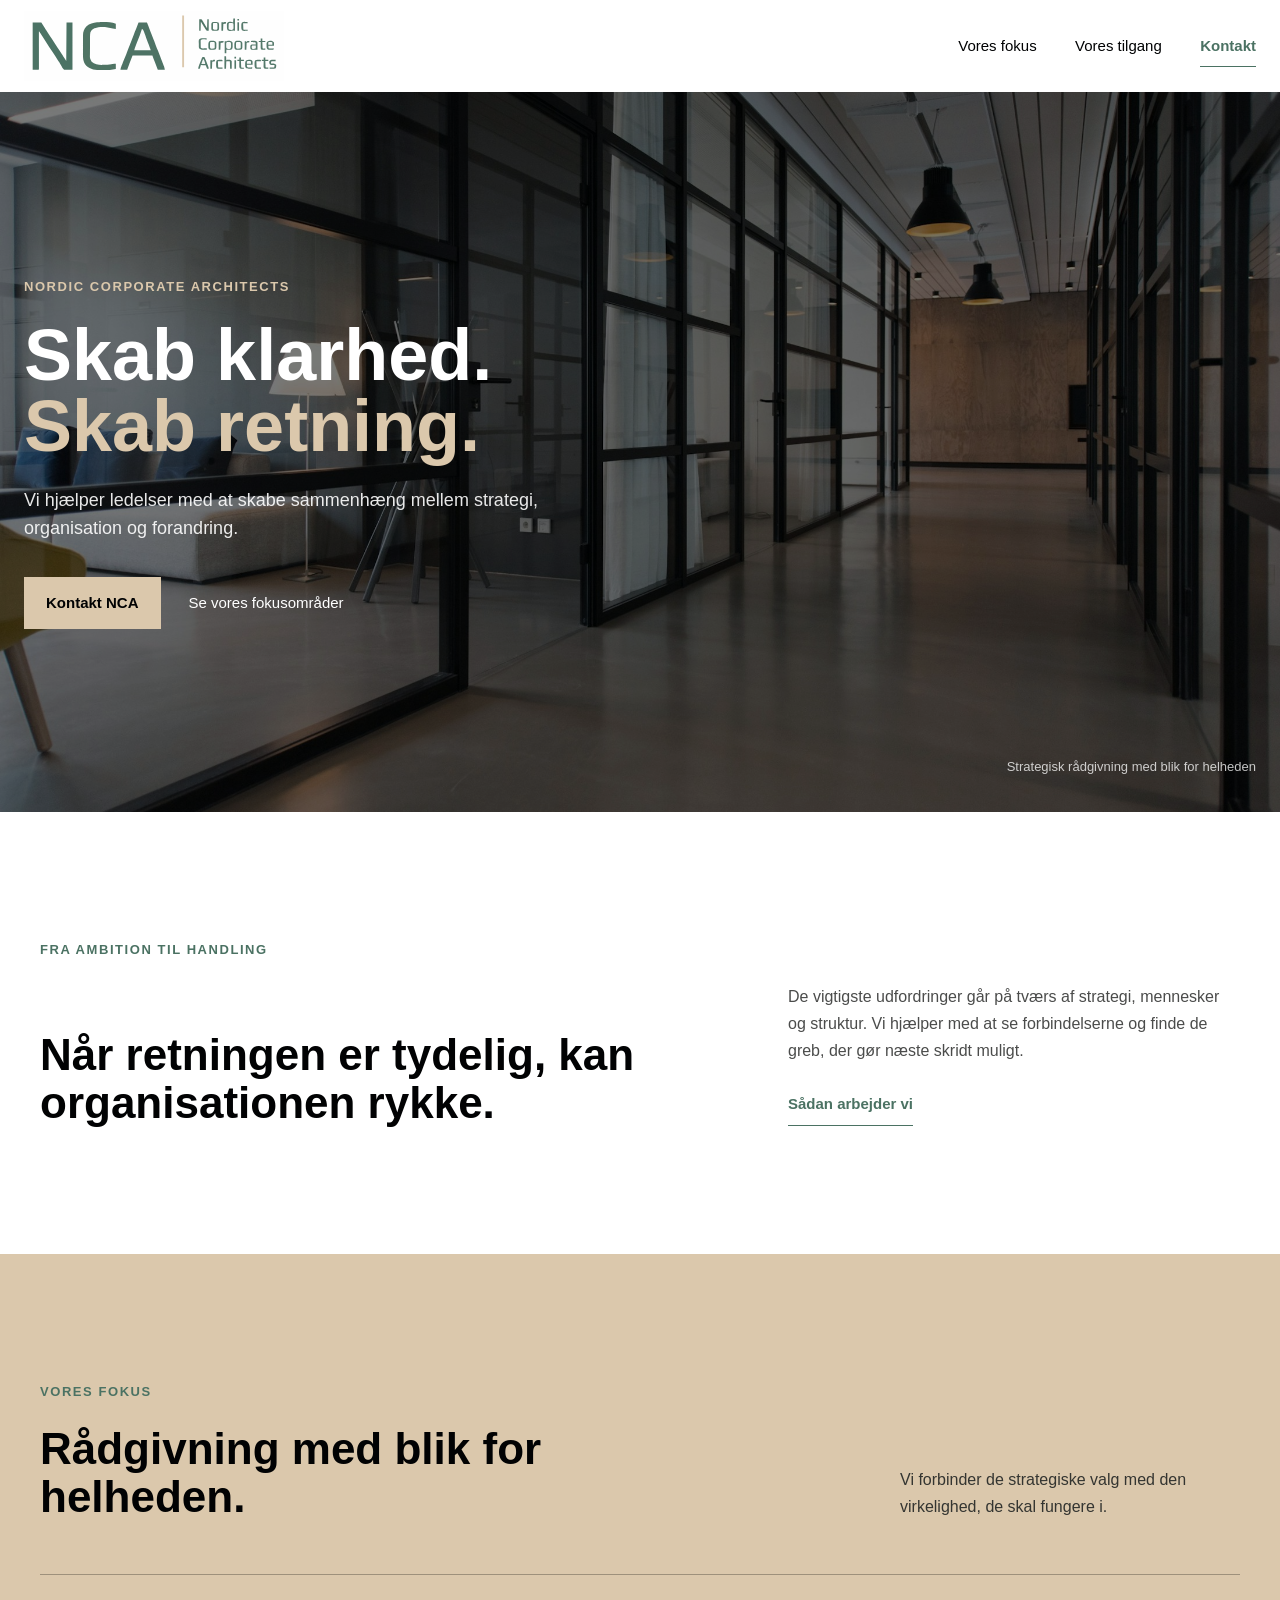
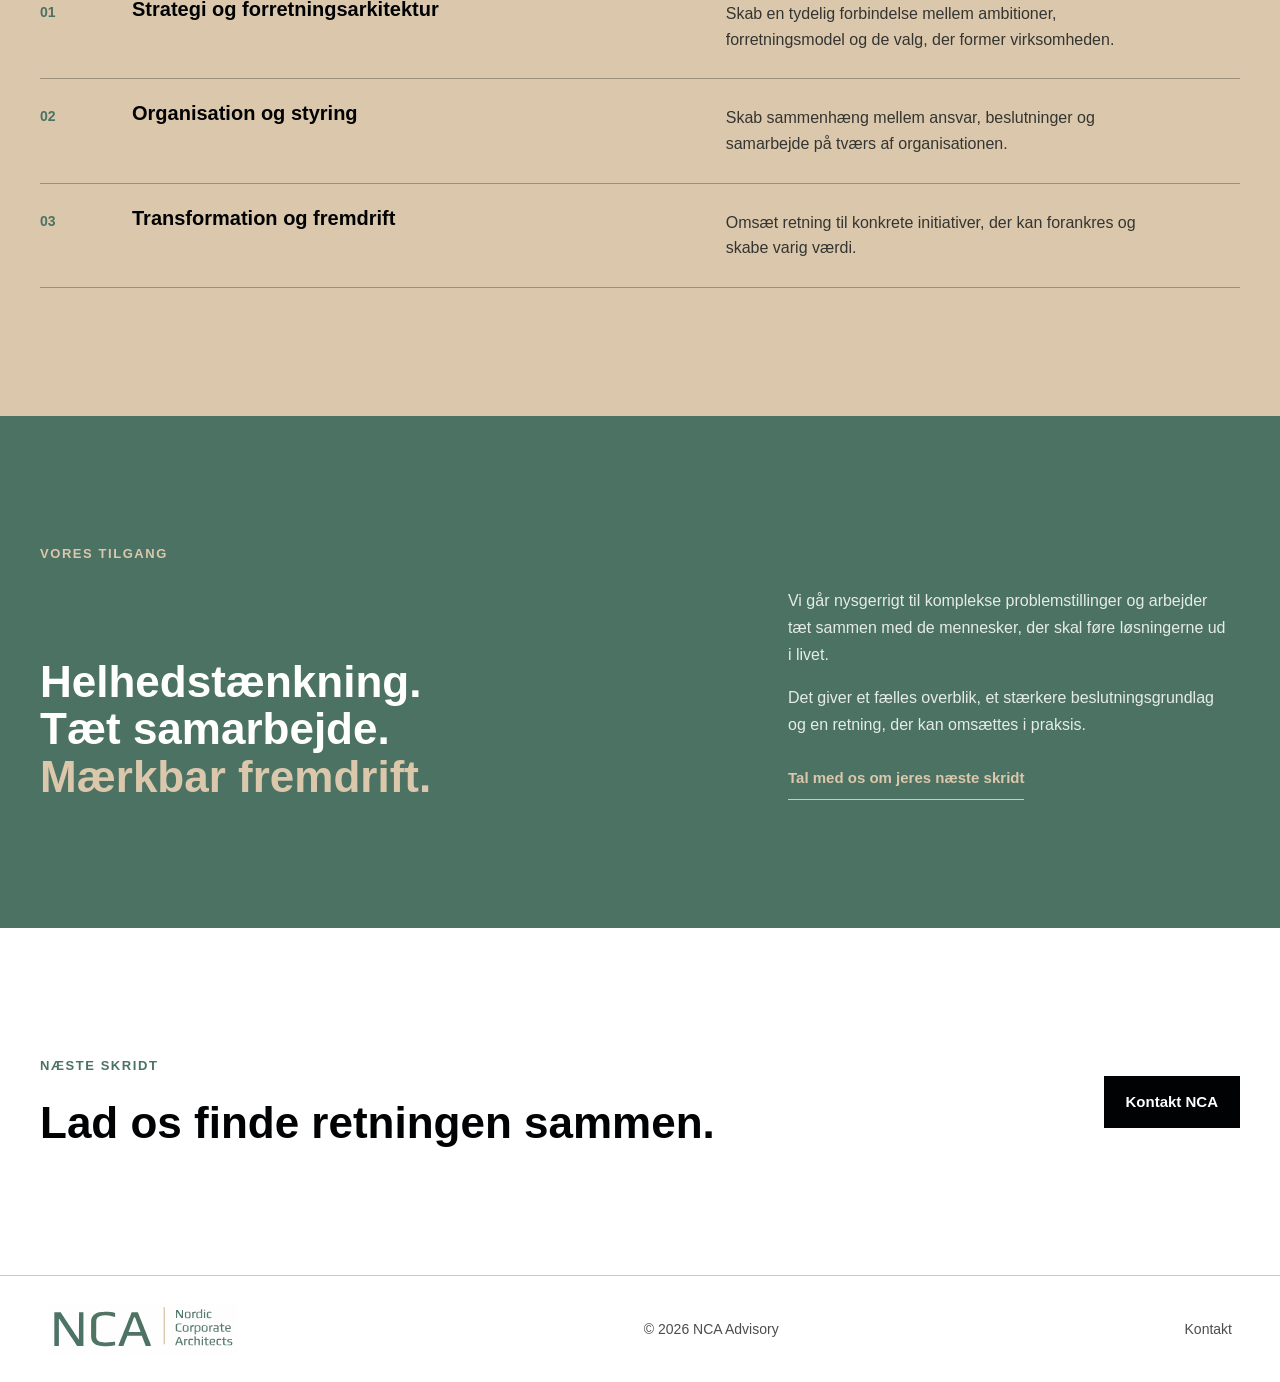
==== commit ab890afb: "Merge pull request #3 from utile-solutions/feat/fav-icon-remove-emojis-new-svg-logos Feat: update lo" ====
--- a/index.html
+++ b/index.html
@@ -1 +1 @@
-<!DOCTYPE html><!--WfZ8W6cToF7nnMoJJ9idw--><html lang="da"><head><meta charSet="utf-8"/><meta name="viewport" content="width=device-width, initial-scale=1"/><link rel="preload" as="image" href="/_next/static/media/nca_advisory_logo.d8b84864.png"/><link rel="preload" as="image" href="/images/nca-office-hero.jpg"/><link rel="stylesheet" href="/_next/static/css/aa06f18a6203cc57.css" data-precedence="next"/><link rel="preload" as="script" fetchPriority="low" href="/_next/static/chunks/webpack-4e6bf084ac60582b.js"/><script src="/_next/static/chunks/4bd1b696-c023c6e3521b1417.js" async=""></script><script src="/_next/static/chunks/255-1f92380adbc6ec99.js" async=""></script><script src="/_next/static/chunks/main-app-1a03d2132babcd87.js" async=""></script><script src="/_next/static/chunks/619-ba102abea3e3d0e4.js" async=""></script><script src="/_next/static/chunks/356-335c699cd4cf7b7b.js" async=""></script><script src="/_next/static/chunks/app/page-de404d5918e374dc.js" async=""></script><title>NCA</title><meta name="description" content="NCA skaber overblik og retning for det næste."/><script src="/_next/static/chunks/polyfills-42372ed130431b0a.js" noModule=""></script></head><body><div hidden=""><!--$--><!--/$--></div><main><header class="site-header"><div class="site-header-inner"><a aria-label="NCA Advisory, forsiden" class="brand-link" href="/"><img alt="Nordic Corporate Architects" width="960" height="255" decoding="async" data-nimg="1" class="brand-logo" style="color:transparent" src="/_next/static/media/nca_advisory_logo.d8b84864.png"/></a><nav aria-label="Hovednavigation" class="main-nav"><a href="#fokus">Vores fokus</a><a href="#tilgang">Vores tilgang</a><a class="nav-contact" href="/kontakt/">Kontakt <span aria-hidden="true">↗</span></a></nav></div></header><section aria-labelledby="hero-title" class="home-hero" id="top"><img alt="Lyst, moderne arbejdsmiljø med møderum og glasvægge" decoding="async" data-nimg="fill" class="hero-image" style="position:absolute;height:100%;width:100%;left:0;top:0;right:0;bottom:0;color:transparent" src="/images/nca-office-hero.jpg"/><div aria-hidden="true" class="hero-shade"></div><div class="hero-inner"><div class="hero-copy page-enter"><p class="hero-eyebrow">Nordic Corporate Architects</p><h1 class="home-hero-title" id="hero-title">Skab klarhed.<br/><span>Skab retning.</span></h1><p class="hero-description">Vi hjælper ledelser med at skabe sammenhæng mellem strategi, organisation og forandring.</p><div class="hero-actions"><a class="button-sand" href="/kontakt/">Tal med os <span aria-hidden="true">↗</span></a><a class="hero-text-link" href="#fokus">Udforsk vores fokus <span aria-hidden="true">↓</span></a></div></div><p class="hero-caption">Strategisk rådgivning med blik for helheden</p></div><a aria-label="Rul til vores fokusområder" class="hero-scroll" href="#fokus"><span aria-hidden="true">↓</span></a></section><section aria-labelledby="intro-title" class="intro-section"><div class="intro-inner"><p class="section-eyebrow">Fra ambition til handling</p><div class="intro-grid"><h2 class="home-section-title" id="intro-title">Når retningen er tydelig, kan organisationen rykke.</h2><div class="intro-copy"><p>De vigtigste udfordringer går på tværs af strategi, mennesker og struktur. Vi hjælper med at se forbindelserne og finde de greb, der gør næste skridt muligt.</p><a class="underlined-link" href="#tilgang">Sådan arbejder vi <span aria-hidden="true">↘</span></a></div></div></div></section><section aria-labelledby="focus-title" class="focus-section" id="fokus"><div class="focus-inner"><div class="focus-heading"><div><p class="section-eyebrow">Vores fokus</p><h2 class="home-section-title" id="focus-title">Rådgivning med blik for helheden.</h2></div><p class="focus-intro">Vi forbinder de strategiske valg med den virkelighed, de skal fungere i.</p></div><div class="focus-list"><article class="focus-item"><span class="focus-number">01</span><h3>Strategi og forretningsarkitektur</h3><p>Skab en tydelig forbindelse mellem ambitioner, forretningsmodel og de valg, der former virksomheden.</p><a aria-label="Læs om Strategi og forretningsarkitektur" class="focus-arrow" href="#kontakt">↗</a></article><article class="focus-item"><span class="focus-number">02</span><h3>Organisation og styring</h3><p>Skab sammenhæng mellem ansvar, beslutninger og samarbejde på tværs af organisationen.</p><a aria-label="Læs om Organisation og styring" class="focus-arrow" href="#kontakt">↗</a></article><article class="focus-item"><span class="focus-number">03</span><h3>Transformation og fremdrift</h3><p>Omsæt retning til konkrete initiativer, der kan forankres og skabe varig værdi.</p><a aria-label="Læs om Transformation og fremdrift" class="focus-arrow" href="#kontakt">↗</a></article></div></div></section><section aria-labelledby="approach-title" class="approach-section" id="tilgang"><div class="approach-inner"><p class="section-eyebrow">Vores tilgang</p><div class="approach-grid"><h2 class="home-section-title" id="approach-title">Helhedstænkning.<br/>Tæt samarbejde.<br/><span>Mærkbar fremdrift.</span></h2><div class="approach-copy"><p>Vi går nysgerrigt til komplekse problemstillinger og arbejder tæt sammen med de mennesker, der skal føre løsningerne ud i livet.</p><p>Det giver et fælles overblik, et stærkere beslutningsgrundlag og en retning, der kan omsættes i praksis.</p><a class="approach-link" href="/kontakt/">Mød os omkring jeres næste skridt <span aria-hidden="true">↗</span></a></div></div></div></section><section aria-labelledby="contact-title" class="contact-band" id="kontakt"><div class="contact-band-inner"><div><p class="section-eyebrow">Næste skridt</p><h2 class="home-section-title" id="contact-title">Lad os finde retningen sammen.</h2></div><a class="button-dark" href="/kontakt/">Kontakt NCA <span aria-hidden="true">↗</span></a></div></section><footer class="site-footer"><div class="site-footer-inner"><a aria-label="NCA Advisory, forsiden" class="footer-brand" href="/"><img alt="Nordic Corporate Architects" loading="lazy" width="960" height="255" decoding="async" data-nimg="1" style="color:transparent" src="/_next/static/media/nca_advisory_logo.d8b84864.png"/></a><span>© <!-- -->2026<!-- --> NCA Advisory</span><a href="/kontakt/">Kontakt</a></div></footer></main><!--$--><!--/$--><script src="/_next/static/chunks/webpack-4e6bf084ac60582b.js" id="_R_" async=""></script><script>(self.__next_f=self.__next_f||[]).push([0])</script><script>self.__next_f.push([1,"1:\"$Sreact.fragment\"\n2:I[9766,[],\"\"]\n3:I[8924,[],\"\"]\n4:I[2619,[\"619\",\"static/chunks/619-ba102abea3e3d0e4.js\",\"356\",\"static/chunks/356-335c699cd4cf7b7b.js\",\"974\",\"static/chunks/app/page-de404d5918e374dc.js\"],\"\"]\n5:I[1356,[\"619\",\"static/chunks/619-ba102abea3e3d0e4.js\",\"356\",\"static/chunks/356-335c699cd4cf7b7b.js\",\"974\",\"static/chunks/app/page-de404d5918e374dc.js\"],\"Image\"]\n10:I[7150,[],\"\"]\n:HL[\"/_next/static/css/aa06f18a6203cc57.css\",\"style\"]\n"])</script><script>self.__next_f.push([1,"0:{\"P\":null,\"b\":\"WfZ8W6cToF7nnMoJJ9idw\",\"p\":\"\",\"c\":[\"\",\"\"],\"i\":false,\"f\":[[[\"\",{\"children\":[\"__PAGE__\",{}]},\"$undefined\",\"$undefined\",true],[\"\",[\"$\",\"$1\",\"c\",{\"children\":[[[\"$\",\"link\",\"0\",{\"rel\":\"stylesheet\",\"href\":\"/_next/static/css/aa06f18a6203cc57.css\",\"precedence\":\"next\",\"crossOrigin\":\"$undefined\",\"nonce\":\"$undefined\"}]],[\"$\",\"html\",null,{\"lang\":\"da\",\"children\":[\"$\",\"body\",null,{\"children\":[\"$\",\"$L2\",null,{\"parallelRouterKey\":\"children\",\"error\":\"$undefined\",\"errorStyles\":\"$undefined\",\"errorScripts\":\"$undefined\",\"template\":[\"$\",\"$L3\",null,{}],\"templateStyles\":\"$undefined\",\"templateScripts\":\"$undefined\",\"notFound\":[[\"$\",\"main\",null,{\"className\":\"flex min-h-screen flex-col\",\"children\":[[\"$\",\"header\",null,{\"className\":\"mx-auto flex w-full max-w-7xl items-center justify-between px-6 py-6 sm:px-10 lg:px-14\",\"children\":[[\"$\",\"$L4\",null,{\"aria-label\":\"NCA, forsiden\",\"className\":\"display-font text-xl font-bold tracking-tight\",\"href\":\"/\",\"children\":[\"NCA\",[\"$\",\"span\",null,{\"className\":\"text-[var(--primary)]\",\"children\":\".\"}]]}],[\"$\",\"span\",null,{\"className\":\"text-xs text-[var(--muted)]\",\"children\":\"Side ikke fundet\"}]]}],[\"$\",\"section\",null,{\"className\":\"mx-auto flex w-full max-w-7xl flex-1 flex-col justify-center px-6 py-16 sm:px-10 lg:px-14\",\"children\":[[\"$\",\"p\",null,{\"className\":\"mb-5 text-xs font-bold uppercase tracking-[0.18em] text-[var(--primary)]\",\"children\":\"Fejl 404\"}],[\"$\",\"h1\",null,{\"className\":\"display-font leading-tight\",\"children\":\"Den side findes ikke.\"}],[\"$\",\"p\",null,{\"className\":\"body-text mt-5 max-w-md leading-relaxed text-[var(--muted)]\",\"children\":\"Linket virker muligvis ikke længere, eller adressen kan være skrevet forkert.\"}],[\"$\",\"$L4\",null,{\"className\":\"mt-8 inline-flex w-fit border-b border-[var(--primary)] pb-2 text-xs font-bold text-[var(--primary)]\",\"href\":\"/\",\"children\":\"Tilbage til forsiden\"}]]}],[\"$\",\"footer\",null,{\"className\":\"border-t border-[var(--line)] px-6 py-8 sm:px-10 lg:px-14\",\"children\":[\"$\",\"div\",null,{\"className\":\"mx-auto flex w-full max-w-7xl items-center justify-between text-xs text-[var(--muted)]\",\"children\":[[\"$\",\"span\",null,{\"className\":\"display-font text-base font-bold tracking-tight text-[var(--ink)]\",\"children\":[\"NCA\",[\"$\",\"span\",null,{\"className\":\"text-[var(--primary)]\",\"children\":\".\"}]]}],[\"$\",\"span\",null,{\"children\":[\"© \",2026,\" NCA\"]}]]}]}]]}],[]],\"forbidden\":\"$undefined\",\"unauthorized\":\"$undefined\"}]}]}]]}],{\"children\":[\"__PAGE__\",[\"$\",\"$1\",\"c\",{\"children\":[[\"$\",\"main\",null,{\"children\":[[\"$\",\"header\",null,{\"className\":\"site-header\",\"children\":[\"$\",\"div\",null,{\"className\":\"site-header-inner\",\"children\":[[\"$\",\"$L4\",null,{\"aria-label\":\"NCA Advisory, forsiden\",\"className\":\"brand-link\",\"href\":\"/\",\"children\":[\"$\",\"$L5\",null,{\"alt\":\"Nordic Corporate Architects\",\"className\":\"brand-logo\",\"height\":255,\"priority\":true,\"src\":{\"src\":\"/_next/static/media/nca_advisory_logo.d8b84864.png\",\"height\":255,\"width\":960,\"blurDataURL\":\"[data-uri]\",\"blurWidth\":8,\"blurHeight\":2},\"width\":960}]}],[\"$\",\"nav\",null,{\"aria-label\":\"Hovednavigation\",\"className\":\"main-nav\",\"children\":[[\"$\",\"a\",null,{\"href\":\"#fokus\",\"children\":\"Vores fokus\"}],[\"$\",\"a\",null,{\"href\":\"#tilgang\",\"children\":\"Vores tilgang\"}],[\"$\",\"$L4\",null,{\"className\":\"nav-contact\",\"href\":\"/kontakt/\",\"children\":[\"Kontakt \",[\"$\",\"span\",null,{\"aria-hidden\":\"true\",\"children\":\"↗\"}]]}]]}]]}]}],[\"$\",\"section\",null,{\"aria-labelledby\":\"hero-title\",\"className\":\"home-hero\",\"id\":\"top\",\"children\":[[\"$\",\"$L5\",null,{\"alt\":\"Lyst, moderne arbejdsmiljø med møderum og glasvægge\",\"className\":\"hero-image\",\"fill\":true,\"priority\":true,\"sizes\":\"100vw\",\"src\":\"/images/nca-office-hero.jpg\"}],[\"$\",\"div\",null,{\"aria-hidden\":\"true\",\"className\":\"hero-shade\"}],[\"$\",\"div\",null,{\"className\":\"hero-inner\",\"children\":[[\"$\",\"div\",null,{\"className\":\"hero-copy page-enter\",\"children\":[[\"$\",\"p\",null,{\"className\":\"hero-eyebrow\",\"children\":\"Nordic Corporate Architects\"}],[\"$\",\"h1\",null,{\"className\":\"home-hero-title\",\"id\":\"hero-title\",\"children\":[\"Skab klarhed.\",[\"$\",\"br\",null,{}],[\"$\",\"span\",null,{\"children\":\"Skab retning.\"}]]}],[\"$\",\"p\",null,{\"className\":\"hero-description\",\"children\":\"Vi hjælper ledelser med at skabe sammenhæng mellem strategi, organisation og forandring.\"}],[\"$\",\"div\",null,{\"className\":\"hero-actions\",\"children\":[[\"$\",\"$L4\",null,{\"className\":\"button-sand\",\"href\":\"/kontakt/\",\"children\":[\"Tal med os \",[\"$\",\"span\",null,{\"aria-hidden\":\"true\",\"children\":\"↗\"}]]}],\"$L6\"]}]]}],\"$L7\"]}],\"$L8\"]}],\"$L9\",\"$La\",\"$Lb\",\"$Lc\",\"$Ld\"]}],null,\"$Le\"]}],{},null,false]},null,false],\"$Lf\",false]],\"m\":\"$undefined\",\"G\":[\"$10\",[]],\"s\":false,\"S\":true}\n"])</script><script>self.__next_f.push([1,"11:I[4431,[],\"OutletBoundary\"]\n13:I[5278,[],\"AsyncMetadataOutlet\"]\n15:I[4431,[],\"ViewportBoundary\"]\n17:I[4431,[],\"MetadataBoundary\"]\n18:\"$Sreact.suspense\"\n6:[\"$\",\"a\",null,{\"className\":\"hero-text-link\",\"href\":\"#fokus\",\"children\":[\"Udforsk vores fokus \",[\"$\",\"span\",null,{\"aria-hidden\":\"true\",\"children\":\"↓\"}]]}]\n7:[\"$\",\"p\",null,{\"className\":\"hero-caption\",\"children\":\"Strategisk rådgivning med blik for helheden\"}]\n8:[\"$\",\"a\",null,{\"aria-label\":\"Rul til vores fokusområder\",\"className\":\"hero-scroll\",\"href\":\"#fokus\",\"children\":[\"$\",\"span\",null,{\"aria-hidden\":\"true\",\"children\":\"↓\"}]}]\n"])</script><script>self.__next_f.push([1,"9:[\"$\",\"section\",null,{\"aria-labelledby\":\"intro-title\",\"className\":\"intro-section\",\"children\":[\"$\",\"div\",null,{\"className\":\"intro-inner\",\"children\":[[\"$\",\"p\",null,{\"className\":\"section-eyebrow\",\"children\":\"Fra ambition til handling\"}],[\"$\",\"div\",null,{\"className\":\"intro-grid\",\"children\":[[\"$\",\"h2\",null,{\"className\":\"home-section-title\",\"id\":\"intro-title\",\"children\":\"Når retningen er tydelig, kan organisationen rykke.\"}],[\"$\",\"div\",null,{\"className\":\"intro-copy\",\"children\":[[\"$\",\"p\",null,{\"children\":\"De vigtigste udfordringer går på tværs af strategi, mennesker og struktur. Vi hjælper med at se forbindelserne og finde de greb, der gør næste skridt muligt.\"}],[\"$\",\"a\",null,{\"className\":\"underlined-link\",\"href\":\"#tilgang\",\"children\":[\"Sådan arbejder vi \",[\"$\",\"span\",null,{\"aria-hidden\":\"true\",\"children\":\"↘\"}]]}]]}]]}]]}]}]\n"])</script><script>self.__next_f.push([1,"a:[\"$\",\"section\",null,{\"aria-labelledby\":\"focus-title\",\"className\":\"focus-section\",\"id\":\"fokus\",\"children\":[\"$\",\"div\",null,{\"className\":\"focus-inner\",\"children\":[[\"$\",\"div\",null,{\"className\":\"focus-heading\",\"children\":[[\"$\",\"div\",null,{\"children\":[[\"$\",\"p\",null,{\"className\":\"section-eyebrow\",\"children\":\"Vores fokus\"}],[\"$\",\"h2\",null,{\"className\":\"home-section-title\",\"id\":\"focus-title\",\"children\":\"Rådgivning med blik for helheden.\"}]]}],[\"$\",\"p\",null,{\"className\":\"focus-intro\",\"children\":\"Vi forbinder de strategiske valg med den virkelighed, de skal fungere i.\"}]]}],[\"$\",\"div\",null,{\"className\":\"focus-list\",\"children\":[[\"$\",\"article\",\"01\",{\"className\":\"focus-item\",\"children\":[[\"$\",\"span\",null,{\"className\":\"focus-number\",\"children\":\"01\"}],[\"$\",\"h3\",null,{\"children\":\"Strategi og forretningsarkitektur\"}],[\"$\",\"p\",null,{\"children\":\"Skab en tydelig forbindelse mellem ambitioner, forretningsmodel og de valg, der former virksomheden.\"}],[\"$\",\"a\",null,{\"aria-label\":\"Læs om Strategi og forretningsarkitektur\",\"className\":\"focus-arrow\",\"href\":\"#kontakt\",\"children\":\"↗\"}]]}],[\"$\",\"article\",\"02\",{\"className\":\"focus-item\",\"children\":[[\"$\",\"span\",null,{\"className\":\"focus-number\",\"children\":\"02\"}],[\"$\",\"h3\",null,{\"children\":\"Organisation og styring\"}],[\"$\",\"p\",null,{\"children\":\"Skab sammenhæng mellem ansvar, beslutninger og samarbejde på tværs af organisationen.\"}],[\"$\",\"a\",null,{\"aria-label\":\"Læs om Organisation og styring\",\"className\":\"focus-arrow\",\"href\":\"#kontakt\",\"children\":\"↗\"}]]}],[\"$\",\"article\",\"03\",{\"className\":\"focus-item\",\"children\":[[\"$\",\"span\",null,{\"className\":\"focus-number\",\"children\":\"03\"}],[\"$\",\"h3\",null,{\"children\":\"Transformation og fremdrift\"}],[\"$\",\"p\",null,{\"children\":\"Omsæt retning til konkrete initiativer, der kan forankres og skabe varig værdi.\"}],[\"$\",\"a\",null,{\"aria-label\":\"Læs om Transformation og fremdrift\",\"className\":\"focus-arrow\",\"href\":\"#kontakt\",\"children\":\"↗\"}]]}]]}]]}]}]\n"])</script><script>self.__next_f.push([1,"b:[\"$\",\"section\",null,{\"aria-labelledby\":\"approach-title\",\"className\":\"approach-section\",\"id\":\"tilgang\",\"children\":[\"$\",\"div\",null,{\"className\":\"approach-inner\",\"children\":[[\"$\",\"p\",null,{\"className\":\"section-eyebrow\",\"children\":\"Vores tilgang\"}],[\"$\",\"div\",null,{\"className\":\"approach-grid\",\"children\":[[\"$\",\"h2\",null,{\"className\":\"home-section-title\",\"id\":\"approach-title\",\"children\":[\"Helhedstænkning.\",[\"$\",\"br\",null,{}],\"Tæt samarbejde.\",[\"$\",\"br\",null,{}],[\"$\",\"span\",null,{\"children\":\"Mærkbar fremdrift.\"}]]}],[\"$\",\"div\",null,{\"className\":\"approach-copy\",\"children\":[[\"$\",\"p\",null,{\"children\":\"Vi går nysgerrigt til komplekse problemstillinger og arbejder tæt sammen med de mennesker, der skal føre løsningerne ud i livet.\"}],[\"$\",\"p\",null,{\"children\":\"Det giver et fælles overblik, et stærkere beslutningsgrundlag og en retning, der kan omsættes i praksis.\"}],[\"$\",\"$L4\",null,{\"className\":\"approach-link\",\"href\":\"/kontakt/\",\"children\":[\"Mød os omkring jeres næste skridt \",[\"$\",\"span\",null,{\"aria-hidden\":\"true\",\"children\":\"↗\"}]]}]]}]]}]]}]}]\n"])</script><script>self.__next_f.push([1,"c:[\"$\",\"section\",null,{\"aria-labelledby\":\"contact-title\",\"className\":\"contact-band\",\"id\":\"kontakt\",\"children\":[\"$\",\"div\",null,{\"className\":\"contact-band-inner\",\"children\":[[\"$\",\"div\",null,{\"children\":[[\"$\",\"p\",null,{\"className\":\"section-eyebrow\",\"children\":\"Næste skridt\"}],[\"$\",\"h2\",null,{\"className\":\"home-section-title\",\"id\":\"contact-title\",\"children\":\"Lad os finde retningen sammen.\"}]]}],[\"$\",\"$L4\",null,{\"className\":\"button-dark\",\"href\":\"/kontakt/\",\"children\":[\"Kontakt NCA \",[\"$\",\"span\",null,{\"aria-hidden\":\"true\",\"children\":\"↗\"}]]}]]}]}]\nd:[\"$\",\"footer\",null,{\"className\":\"site-footer\",\"children\":[\"$\",\"div\",null,{\"className\":\"site-footer-inner\",\"children\":[[\"$\",\"$L4\",null,{\"aria-label\":\"NCA Advisory, forsiden\",\"className\":\"footer-brand\",\"href\":\"/\",\"children\":[\"$\",\"$L5\",null,{\"alt\":\"Nordic Corporate Architects\",\"height\":255,\"src\":\"$0:f:0:1:2:children:1:props:children:0:props:children:0:props:children:props:children:0:props:children:props:src\",\"width\":960}]}],[\"$\",\"span\",null,{\"children\":[\"© \",2026,\" NCA Advisory\"]}],[\"$\",\"$L4\",null,{\"href\":\"/kontakt/\",\"children\":\"Kontakt\"}]]}]}]\ne:[\"$\",\"$L11\",null,{\"children\":[\"$L12\",[\"$\",\"$L13\",null,{\"promise\":\"$@14\"}]]}]\nf:[\"$\",\"$1\",\"h\",{\"children\":[null,[[\"$\",\"$L15\",null,{\"children\":\"$L16\"}],null],[\"$\",\"$L17\",null,{\"children\":[\"$\",\"div\",null,{\"hidden\":true,\"children\":[\"$\",\"$18\",null,{\"fallback\":null,\"children\":\"$L19\"}]}]}]]}]\n"])</script><script>self.__next_f.push([1,"16:[[\"$\",\"meta\",\"0\",{\"charSet\":\"utf-8\"}],[\"$\",\"meta\",\"1\",{\"name\":\"viewport\",\"content\":\"width=device-width, initial-scale=1\"}]]\n12:null\n"])</script><script>self.__next_f.push([1,"14:{\"metadata\":[[\"$\",\"title\",\"0\",{\"children\":\"NCA\"}],[\"$\",\"meta\",\"1\",{\"name\":\"description\",\"content\":\"NCA skaber overblik og retning for det næste.\"}]],\"error\":null,\"digest\":\"$undefined\"}\n"])</script><script>self.__next_f.push([1,"19:\"$14:metadata\"\n"])</script></body></html>+<!DOCTYPE html><!--t7oaszjGWav_z6oTYi1_g--><html lang="da"><head><meta charSet="utf-8"/><meta name="viewport" content="width=device-width, initial-scale=1"/><link rel="preload" as="image" href="/_next/static/media/nca_advisory_logo.68d77a02.svg"/><link rel="preload" as="image" href="/images/nca-office-hero.jpg"/><link rel="stylesheet" href="/_next/static/css/c71cd34db02dd601.css" data-precedence="next"/><link rel="preload" as="script" fetchPriority="low" href="/_next/static/chunks/webpack-4e6bf084ac60582b.js"/><script src="/_next/static/chunks/4bd1b696-c023c6e3521b1417.js" async=""></script><script src="/_next/static/chunks/255-1f92380adbc6ec99.js" async=""></script><script src="/_next/static/chunks/main-app-1a03d2132babcd87.js" async=""></script><script src="/_next/static/chunks/850-9fa46099ca4fc916.js" async=""></script><script src="/_next/static/chunks/app/page-f6c0685f7e9ecedb.js" async=""></script><title>NCA</title><meta name="description" content="NCA skaber overblik og retning for det næste."/><link rel="icon" href="/icon.svg?50482b722c4ceec4" type="image/svg+xml" sizes="any"/><script src="/_next/static/chunks/polyfills-42372ed130431b0a.js" noModule=""></script></head><body><div hidden=""><!--$--><!--/$--></div><main><header class="site-header"><div class="site-header-inner"><a aria-label="NCA Advisory, forsiden" class="brand-link" href="/"><img alt="Nordic Corporate Architects" width="960" height="255" decoding="async" data-nimg="1" class="brand-logo" style="color:transparent" src="/_next/static/media/nca_advisory_logo.68d77a02.svg"/></a><nav aria-label="Hovednavigation" class="main-nav"><a href="#fokus">Vores fokus</a><a href="#tilgang">Vores tilgang</a><a class="nav-contact" href="/kontakt/">Kontakt</a></nav></div></header><section aria-labelledby="hero-title" class="home-hero" id="top"><img alt="Lyst, moderne arbejdsmiljø med møderum og glasvægge" decoding="async" data-nimg="fill" class="hero-image" style="position:absolute;height:100%;width:100%;left:0;top:0;right:0;bottom:0;color:transparent" src="/images/nca-office-hero.jpg"/><div aria-hidden="true" class="hero-shade"></div><div class="hero-inner"><div class="hero-copy page-enter"><p class="hero-eyebrow">Nordic Corporate Architects</p><h1 class="home-hero-title" id="hero-title">Skab klarhed.<br/><span>Skab retning.</span></h1><p class="hero-description">Vi hjælper ledelser med at skabe sammenhæng mellem strategi, organisation og forandring.</p><div class="hero-actions"><a class="button-sand" href="/kontakt/">Kontakt NCA</a><a class="hero-text-link" href="#fokus">Se vores fokusområder</a></div></div><p class="hero-caption">Strategisk rådgivning med blik for helheden</p></div></section><section aria-labelledby="intro-title" class="intro-section"><div class="intro-inner"><p class="section-eyebrow">Fra ambition til handling</p><div class="intro-grid"><h2 class="home-section-title" id="intro-title">Når retningen er tydelig, kan organisationen rykke.</h2><div class="intro-copy"><p>De vigtigste udfordringer går på tværs af strategi, mennesker og struktur. Vi hjælper med at se forbindelserne og finde de greb, der gør næste skridt muligt.</p><a class="underlined-link" href="#tilgang">Sådan arbejder vi</a></div></div></div></section><section aria-labelledby="focus-title" class="focus-section" id="fokus"><div class="focus-inner"><div class="focus-heading"><div><p class="section-eyebrow">Vores fokus</p><h2 class="home-section-title" id="focus-title">Rådgivning med blik for helheden.</h2></div><p class="focus-intro">Vi forbinder de strategiske valg med den virkelighed, de skal fungere i.</p></div><div class="focus-list"><article class="focus-item"><span class="focus-number">01</span><h3>Strategi og forretningsarkitektur</h3><p>Skab en tydelig forbindelse mellem ambitioner, forretningsmodel og de valg, der former virksomheden.</p></article><article class="focus-item"><span class="focus-number">02</span><h3>Organisation og styring</h3><p>Skab sammenhæng mellem ansvar, beslutninger og samarbejde på tværs af organisationen.</p></article><article class="focus-item"><span class="focus-number">03</span><h3>Transformation og fremdrift</h3><p>Omsæt retning til konkrete initiativer, der kan forankres og skabe varig værdi.</p></article></div></div></section><section aria-labelledby="approach-title" class="approach-section" id="tilgang"><div class="approach-inner"><p class="section-eyebrow">Vores tilgang</p><div class="approach-grid"><h2 class="home-section-title" id="approach-title">Helhedstænkning.<br/>Tæt samarbejde.<br/><span>Mærkbar fremdrift.</span></h2><div class="approach-copy"><p>Vi går nysgerrigt til komplekse problemstillinger og arbejder tæt sammen med de mennesker, der skal føre løsningerne ud i livet.</p><p>Det giver et fælles overblik, et stærkere beslutningsgrundlag og en retning, der kan omsættes i praksis.</p><a class="approach-link" href="/kontakt/">Tal med os om jeres næste skridt</a></div></div></div></section><section aria-labelledby="contact-title" class="contact-band" id="kontakt"><div class="contact-band-inner"><div><p class="section-eyebrow">Næste skridt</p><h2 class="home-section-title" id="contact-title">Lad os finde retningen sammen.</h2></div><a class="button-dark" href="/kontakt/">Kontakt NCA</a></div></section><footer class="site-footer"><div class="site-footer-inner"><a aria-label="NCA Advisory, forsiden" class="footer-brand" href="/"><img alt="Nordic Corporate Architects" loading="lazy" width="960" height="255" decoding="async" data-nimg="1" style="color:transparent" src="/_next/static/media/nca_advisory_logo.68d77a02.svg"/></a><span>© <!-- -->2026<!-- --> NCA Advisory</span><a href="/kontakt/">Kontakt</a></div></footer></main><!--$--><!--/$--><script src="/_next/static/chunks/webpack-4e6bf084ac60582b.js" id="_R_" async=""></script><script>(self.__next_f=self.__next_f||[]).push([0])</script><script>self.__next_f.push([1,"1:\"$Sreact.fragment\"\n2:I[9766,[],\"\"]\n3:I[8924,[],\"\"]\n4:I[2619,[\"850\",\"static/chunks/850-9fa46099ca4fc916.js\",\"974\",\"static/chunks/app/page-f6c0685f7e9ecedb.js\"],\"\"]\n5:I[1356,[\"850\",\"static/chunks/850-9fa46099ca4fc916.js\",\"974\",\"static/chunks/app/page-f6c0685f7e9ecedb.js\"],\"Image\"]\nd:I[7150,[],\"\"]\n:HL[\"/_next/static/css/c71cd34db02dd601.css\",\"style\"]\n"])</script><script>self.__next_f.push([1,"0:{\"P\":null,\"b\":\"t7oaszjGWav-z6oTYi1_g\",\"p\":\"\",\"c\":[\"\",\"\"],\"i\":false,\"f\":[[[\"\",{\"children\":[\"__PAGE__\",{}]},\"$undefined\",\"$undefined\",true],[\"\",[\"$\",\"$1\",\"c\",{\"children\":[[[\"$\",\"link\",\"0\",{\"rel\":\"stylesheet\",\"href\":\"/_next/static/css/c71cd34db02dd601.css\",\"precedence\":\"next\",\"crossOrigin\":\"$undefined\",\"nonce\":\"$undefined\"}]],[\"$\",\"html\",null,{\"lang\":\"da\",\"children\":[\"$\",\"body\",null,{\"children\":[\"$\",\"$L2\",null,{\"parallelRouterKey\":\"children\",\"error\":\"$undefined\",\"errorStyles\":\"$undefined\",\"errorScripts\":\"$undefined\",\"template\":[\"$\",\"$L3\",null,{}],\"templateStyles\":\"$undefined\",\"templateScripts\":\"$undefined\",\"notFound\":[[\"$\",\"main\",null,{\"className\":\"flex min-h-screen flex-col\",\"children\":[[\"$\",\"header\",null,{\"className\":\"mx-auto flex w-full max-w-7xl items-center justify-between px-6 py-6 sm:px-10 lg:px-14\",\"children\":[[\"$\",\"$L4\",null,{\"aria-label\":\"NCA Advisory, forsiden\",\"className\":\"brand-link\",\"href\":\"/\",\"children\":[\"$\",\"$L5\",null,{\"alt\":\"Nordic Corporate Architects\",\"className\":\"brand-logo\",\"height\":255,\"priority\":true,\"src\":{\"src\":\"/_next/static/media/nca_advisory_logo.68d77a02.svg\",\"height\":255,\"width\":960,\"blurWidth\":0,\"blurHeight\":0},\"width\":960}]}],[\"$\",\"span\",null,{\"className\":\"page-nav-link\",\"children\":\"Side ikke fundet\"}]]}],[\"$\",\"section\",null,{\"className\":\"mx-auto flex w-full max-w-7xl flex-1 flex-col justify-center px-6 py-16 sm:px-10 lg:px-14\",\"children\":[[\"$\",\"p\",null,{\"className\":\"mb-5 text-xs font-bold uppercase tracking-[0.18em] text-[var(--primary)]\",\"children\":\"Fejl 404\"}],[\"$\",\"h1\",null,{\"className\":\"display-font leading-tight\",\"children\":\"Den side findes ikke.\"}],[\"$\",\"p\",null,{\"className\":\"body-text mt-5 max-w-md leading-relaxed text-[var(--muted)]\",\"children\":\"Linket virker muligvis ikke længere, eller adressen kan være skrevet forkert.\"}],[\"$\",\"$L4\",null,{\"className\":\"mt-8 inline-flex w-fit border-b border-[var(--primary)] pb-2 text-sm font-bold text-[var(--primary)]\",\"href\":\"/\",\"children\":\"Tilbage til forsiden\"}]]}],[\"$\",\"footer\",null,{\"className\":\"border-t border-[var(--line)] px-6 py-8 sm:px-10 lg:px-14\",\"children\":[\"$\",\"div\",null,{\"className\":\"site-footer-inner\",\"children\":[[\"$\",\"$L4\",null,{\"aria-label\":\"NCA Advisory, forsiden\",\"className\":\"footer-brand\",\"href\":\"/\",\"children\":[\"$\",\"$L5\",null,{\"alt\":\"Nordic Corporate Architects\",\"height\":255,\"src\":\"$0:f:0:1:1:props:children:1:props:children:props:children:props:notFound:0:props:children:0:props:children:0:props:children:props:src\",\"width\":960}]}],[\"$\",\"span\",null,{\"children\":[\"© \",2026,\" NCA Advisory\"]}]]}]}]]}],[]],\"forbidden\":\"$undefined\",\"unauthorized\":\"$undefined\"}]}]}]]}],{\"children\":[\"__PAGE__\",[\"$\",\"$1\",\"c\",{\"children\":[[\"$\",\"main\",null,{\"children\":[[\"$\",\"header\",null,{\"className\":\"site-header\",\"children\":[\"$\",\"div\",null,{\"className\":\"site-header-inner\",\"children\":[[\"$\",\"$L4\",null,{\"aria-label\":\"NCA Advisory, forsiden\",\"className\":\"brand-link\",\"href\":\"/\",\"children\":[\"$\",\"$L5\",null,{\"alt\":\"Nordic Corporate Architects\",\"className\":\"brand-logo\",\"height\":255,\"priority\":true,\"src\":\"$0:f:0:1:1:props:children:1:props:children:props:children:props:notFound:0:props:children:0:props:children:0:props:children:props:src\",\"width\":960}]}],[\"$\",\"nav\",null,{\"aria-label\":\"Hovednavigation\",\"className\":\"main-nav\",\"children\":[[\"$\",\"a\",null,{\"href\":\"#fokus\",\"children\":\"Vores fokus\"}],[\"$\",\"a\",null,{\"href\":\"#tilgang\",\"children\":\"Vores tilgang\"}],[\"$\",\"$L4\",null,{\"className\":\"nav-contact\",\"href\":\"/kontakt/\",\"children\":\"Kontakt\"}]]}]]}]}],[\"$\",\"section\",null,{\"aria-labelledby\":\"hero-title\",\"className\":\"home-hero\",\"id\":\"top\",\"children\":[[\"$\",\"$L5\",null,{\"alt\":\"Lyst, moderne arbejdsmiljø med møderum og glasvægge\",\"className\":\"hero-image\",\"fill\":true,\"priority\":true,\"sizes\":\"100vw\",\"src\":\"/images/nca-office-hero.jpg\"}],[\"$\",\"div\",null,{\"aria-hidden\":\"true\",\"className\":\"hero-shade\"}],[\"$\",\"div\",null,{\"className\":\"hero-inner\",\"children\":[[\"$\",\"div\",null,{\"className\":\"hero-copy page-enter\",\"children\":[[\"$\",\"p\",null,{\"className\":\"hero-eyebrow\",\"children\":\"Nordic Corporate Architects\"}],[\"$\",\"h1\",null,{\"className\":\"home-hero-title\",\"id\":\"hero-title\",\"children\":[\"Skab klarhed.\",[\"$\",\"br\",null,{}],[\"$\",\"span\",null,{\"children\":\"Skab retning.\"}]]}],[\"$\",\"p\",null,{\"className\":\"hero-description\",\"children\":\"Vi hjælper ledelser med at skabe sammenhæng mellem strategi, organisation og forandring.\"}],[\"$\",\"div\",null,{\"className\":\"hero-actions\",\"children\":[[\"$\",\"$L4\",null,{\"className\":\"button-sand\",\"href\":\"/kontakt/\",\"children\":\"Kontakt NCA\"}],[\"$\",\"a\",null,{\"className\":\"hero-text-link\",\"href\":\"#fokus\",\"children\":\"Se vores fokusområder\"}]]}]]}],[\"$\",\"p\",null,{\"className\":\"hero-caption\",\"children\":\"Strategisk rådgivning med blik for helheden\"}]]}]]}],[\"$\",\"section\",null,{\"aria-labelledby\":\"intro-title\",\"className\":\"intro-section\",\"children\":[\"$\",\"div\",null,{\"className\":\"intro-inner\",\"children\":[[\"$\",\"p\",null,{\"className\":\"section-eyebrow\",\"children\":\"Fra ambition til handling\"}],[\"$\",\"div\",null,{\"className\":\"intro-grid\",\"children\":[[\"$\",\"h2\",null,{\"className\":\"home-section-title\",\"id\":\"intro-title\",\"children\":\"Når retningen er tydelig, kan organisationen rykke.\"}],\"$L6\"]}]]}]}],\"$L7\",\"$L8\",\"$L9\",\"$La\"]}],null,\"$Lb\"]}],{},null,false]},null,false],\"$Lc\",false]],\"m\":\"$undefined\",\"G\":[\"$d\",[]],\"s\":false,\"S\":true}\n"])</script><script>self.__next_f.push([1,"e:I[4431,[],\"OutletBoundary\"]\n10:I[5278,[],\"AsyncMetadataOutlet\"]\n12:I[4431,[],\"ViewportBoundary\"]\n14:I[4431,[],\"MetadataBoundary\"]\n15:\"$Sreact.suspense\"\n6:[\"$\",\"div\",null,{\"className\":\"intro-copy\",\"children\":[[\"$\",\"p\",null,{\"children\":\"De vigtigste udfordringer går på tværs af strategi, mennesker og struktur. Vi hjælper med at se forbindelserne og finde de greb, der gør næste skridt muligt.\"}],[\"$\",\"a\",null,{\"className\":\"underlined-link\",\"href\":\"#tilgang\",\"children\":\"Sådan arbejder vi\"}]]}]\n"])</script><script>self.__next_f.push([1,"7:[\"$\",\"section\",null,{\"aria-labelledby\":\"focus-title\",\"className\":\"focus-section\",\"id\":\"fokus\",\"children\":[\"$\",\"div\",null,{\"className\":\"focus-inner\",\"children\":[[\"$\",\"div\",null,{\"className\":\"focus-heading\",\"children\":[[\"$\",\"div\",null,{\"children\":[[\"$\",\"p\",null,{\"className\":\"section-eyebrow\",\"children\":\"Vores fokus\"}],[\"$\",\"h2\",null,{\"className\":\"home-section-title\",\"id\":\"focus-title\",\"children\":\"Rådgivning med blik for helheden.\"}]]}],[\"$\",\"p\",null,{\"className\":\"focus-intro\",\"children\":\"Vi forbinder de strategiske valg med den virkelighed, de skal fungere i.\"}]]}],[\"$\",\"div\",null,{\"className\":\"focus-list\",\"children\":[[\"$\",\"article\",\"01\",{\"className\":\"focus-item\",\"children\":[[\"$\",\"span\",null,{\"className\":\"focus-number\",\"children\":\"01\"}],[\"$\",\"h3\",null,{\"children\":\"Strategi og forretningsarkitektur\"}],[\"$\",\"p\",null,{\"children\":\"Skab en tydelig forbindelse mellem ambitioner, forretningsmodel og de valg, der former virksomheden.\"}]]}],[\"$\",\"article\",\"02\",{\"className\":\"focus-item\",\"children\":[[\"$\",\"span\",null,{\"className\":\"focus-number\",\"children\":\"02\"}],[\"$\",\"h3\",null,{\"children\":\"Organisation og styring\"}],[\"$\",\"p\",null,{\"children\":\"Skab sammenhæng mellem ansvar, beslutninger og samarbejde på tværs af organisationen.\"}]]}],[\"$\",\"article\",\"03\",{\"className\":\"focus-item\",\"children\":[[\"$\",\"span\",null,{\"className\":\"focus-number\",\"children\":\"03\"}],[\"$\",\"h3\",null,{\"children\":\"Transformation og fremdrift\"}],[\"$\",\"p\",null,{\"children\":\"Omsæt retning til konkrete initiativer, der kan forankres og skabe varig værdi.\"}]]}]]}]]}]}]\n"])</script><script>self.__next_f.push([1,"8:[\"$\",\"section\",null,{\"aria-labelledby\":\"approach-title\",\"className\":\"approach-section\",\"id\":\"tilgang\",\"children\":[\"$\",\"div\",null,{\"className\":\"approach-inner\",\"children\":[[\"$\",\"p\",null,{\"className\":\"section-eyebrow\",\"children\":\"Vores tilgang\"}],[\"$\",\"div\",null,{\"className\":\"approach-grid\",\"children\":[[\"$\",\"h2\",null,{\"className\":\"home-section-title\",\"id\":\"approach-title\",\"children\":[\"Helhedstænkning.\",[\"$\",\"br\",null,{}],\"Tæt samarbejde.\",[\"$\",\"br\",null,{}],[\"$\",\"span\",null,{\"children\":\"Mærkbar fremdrift.\"}]]}],[\"$\",\"div\",null,{\"className\":\"approach-copy\",\"children\":[[\"$\",\"p\",null,{\"children\":\"Vi går nysgerrigt til komplekse problemstillinger og arbejder tæt sammen med de mennesker, der skal føre løsningerne ud i livet.\"}],[\"$\",\"p\",null,{\"children\":\"Det giver et fælles overblik, et stærkere beslutningsgrundlag og en retning, der kan omsættes i praksis.\"}],[\"$\",\"$L4\",null,{\"className\":\"approach-link\",\"href\":\"/kontakt/\",\"children\":\"Tal med os om jeres næste skridt\"}]]}]]}]]}]}]\n"])</script><script>self.__next_f.push([1,"9:[\"$\",\"section\",null,{\"aria-labelledby\":\"contact-title\",\"className\":\"contact-band\",\"id\":\"kontakt\",\"children\":[\"$\",\"div\",null,{\"className\":\"contact-band-inner\",\"children\":[[\"$\",\"div\",null,{\"children\":[[\"$\",\"p\",null,{\"className\":\"section-eyebrow\",\"children\":\"Næste skridt\"}],[\"$\",\"h2\",null,{\"className\":\"home-section-title\",\"id\":\"contact-title\",\"children\":\"Lad os finde retningen sammen.\"}]]}],[\"$\",\"$L4\",null,{\"className\":\"button-dark\",\"href\":\"/kontakt/\",\"children\":\"Kontakt NCA\"}]]}]}]\na:[\"$\",\"footer\",null,{\"className\":\"site-footer\",\"children\":[\"$\",\"div\",null,{\"className\":\"site-footer-inner\",\"children\":[[\"$\",\"$L4\",null,{\"aria-label\":\"NCA Advisory, forsiden\",\"className\":\"footer-brand\",\"href\":\"/\",\"children\":[\"$\",\"$L5\",null,{\"alt\":\"Nordic Corporate Architects\",\"height\":255,\"src\":\"$0:f:0:1:1:props:children:1:props:children:props:children:props:notFound:0:props:children:0:props:children:0:props:children:props:src\",\"width\":960}]}],[\"$\",\"span\",null,{\"children\":[\"© \",2026,\" NCA Advisory\"]}],[\"$\",\"$L4\",null,{\"href\":\"/kontakt/\",\"children\":\"Kontakt\"}]]}]}]\nb:[\"$\",\"$Le\",null,{\"children\":[\"$Lf\",[\"$\",\"$L10\",null,{\"promise\":\"$@11\"}]]}]\nc:[\"$\",\"$1\",\"h\",{\"children\":[null,[[\"$\",\"$L12\",null,{\"children\":\"$L13\"}],null],[\"$\",\"$L14\",null,{\"children\":[\"$\",\"div\",null,{\"hidden\":true,\"children\":[\"$\",\"$15\",null,{\"fallback\":null,\"children\":\"$L16\"}]}]}]]}]\n"])</script><script>self.__next_f.push([1,"13:[[\"$\",\"meta\",\"0\",{\"charSet\":\"utf-8\"}],[\"$\",\"meta\",\"1\",{\"name\":\"viewport\",\"content\":\"width=device-width, initial-scale=1\"}]]\nf:null\n"])</script><script>self.__next_f.push([1,"17:I[622,[],\"IconMark\"]\n11:{\"metadata\":[[\"$\",\"title\",\"0\",{\"children\":\"NCA\"}],[\"$\",\"meta\",\"1\",{\"name\":\"description\",\"content\":\"NCA skaber overblik og retning for det næste.\"}],[\"$\",\"link\",\"2\",{\"rel\":\"icon\",\"href\":\"/icon.svg?50482b722c4ceec4\",\"type\":\"image/svg+xml\",\"sizes\":\"any\"}],[\"$\",\"$L17\",\"3\",{}]],\"error\":null,\"digest\":\"$undefined\"}\n"])</script><script>self.__next_f.push([1,"16:\"$11:metadata\"\n"])</script></body></html>
--- a/_next/static/css/c71cd34db02dd601.css
+++ b/_next/static/css/c71cd34db02dd601.css
@@ -0,0 +1 @@
+/*! tailwindcss v4.3.3 | MIT License | https://tailwindcss.com */@layer properties{@supports (((-webkit-hyphens:none)) and (not (margin-trim:inline))) or ((-moz-orient:inline) and (not (color:rgb(from red r g b)))){*,::backdrop,:after,:before{--tw-rotate-x:initial;--tw-rotate-y:initial;--tw-rotate-z:initial;--tw-skew-x:initial;--tw-skew-y:initial;--tw-space-y-reverse:0;--tw-border-style:solid;--tw-leading:initial;--tw-font-weight:initial;--tw-tracking:initial}}}@layer theme{:host,:root{--font-sans:-apple-system,BlinkMacSystemFont,"Segoe UI",Roboto,"Helvetica Neue","Noto Sans",Arial,sans-serif,"Apple Color Emoji","Segoe UI Emoji","Segoe UI Symbol","Noto Color Emoji";--font-mono:ui-monospace,SFMono-Regular,Menlo,Monaco,Consolas,"Liberation Mono","Courier New",monospace;--color-red-700:oklch(50.5% .213 27.518);--color-white:#fff;--spacing:.25rem;--container-sm:24rem;--container-md:28rem;--container-7xl:80rem;--text-xs:.75rem;--text-xs--line-height:calc(1 / .75);--text-sm:.875rem;--text-sm--line-height:calc(1.25 / .875);--text-base:1rem;--text-base--line-height:calc(1.5 / 1);--font-weight-bold:700;--leading-tight:1.25;--leading-relaxed:1.625;--default-transition-duration:.15s;--default-transition-timing-function:cubic-bezier(.4,0,.2,1);--default-font-family:var(--font-sans);--default-mono-font-family:var(--font-mono)}}@layer base{*,::backdrop,:after,:before{box-sizing:border-box;border:0 solid;margin:0;padding:0}::file-selector-button{box-sizing:border-box;border:0 solid;margin:0;padding:0}:host,html{-webkit-text-size-adjust:100%;tab-size:4;line-height:1.5;font-family:var(--default-font-family,-apple-system,BlinkMacSystemFont,"Segoe UI",Roboto,"Helvetica Neue","Noto Sans",Arial,sans-serif,"Apple Color Emoji","Segoe UI Emoji","Segoe UI Symbol","Noto Color Emoji");font-feature-settings:var(--default-font-feature-settings,normal);font-variation-settings:var(--default-font-variation-settings,normal);-webkit-tap-highlight-color:transparent}hr{height:0;color:inherit;border-top-width:1px}abbr:where([title]){-webkit-text-decoration:underline dotted;text-decoration:underline dotted}h1,h2,h3,h4,h5,h6{font-size:inherit;font-weight:inherit}a{color:inherit;-webkit-text-decoration:inherit;text-decoration:inherit}b,strong{font-weight:bolder}code,kbd,pre,samp{font-family:var(--default-mono-font-family,ui-monospace,SFMono-Regular,Menlo,Monaco,Consolas,"Liberation Mono","Courier New",monospace);font-feature-settings:var(--default-mono-font-feature-settings,normal);font-variation-settings:var(--default-mono-font-variation-settings,normal);font-size:1em}small{font-size:80%}sub,sup{vertical-align:baseline;font-size:75%;line-height:0;position:relative}sub{bottom:-.25em}sup{top:-.5em}table{text-indent:0;border-color:inherit;border-collapse:collapse}:-moz-focusring:where(:not(iframe)){outline:auto}progress{vertical-align:baseline}summary{display:list-item}menu,ol,ul{list-style:none}audio,canvas,embed,iframe,img,object,svg,video{vertical-align:middle;display:block}img,video{max-width:100%;height:auto}button,input,optgroup,select,textarea{font:inherit;font-feature-settings:inherit;font-variation-settings:inherit;letter-spacing:inherit;color:inherit;opacity:1;background-color:#0000;border-radius:0}::file-selector-button{font:inherit;font-feature-settings:inherit;font-variation-settings:inherit;letter-spacing:inherit;color:inherit;opacity:1;background-color:#0000;border-radius:0}:where(select:is([multiple],[size])) optgroup{font-weight:bolder}:where(select:is([multiple],[size])) optgroup option{padding-inline-start:20px}::file-selector-button{margin-inline-end:4px}::placeholder{opacity:1}@supports (not ((-webkit-appearance:-apple-pay-button))) or (contain-intrinsic-size:1px){::placeholder{color:currentColor}@supports (color:color-mix(in lab,red,red)){::placeholder{color:color-mix(in oklab,currentcolor 50%,transparent)}}}textarea{resize:vertical}::-webkit-search-decoration{-webkit-appearance:none}::-webkit-date-and-time-value{min-height:1lh;text-align:inherit}::-webkit-datetime-edit{display:inline-flex}::-webkit-datetime-edit-fields-wrapper{padding:0}::-webkit-datetime-edit,::-webkit-datetime-edit-year-field{padding-block:0}::-webkit-datetime-edit-day-field,::-webkit-datetime-edit-month-field{padding-block:0}::-webkit-datetime-edit-hour-field,::-webkit-datetime-edit-minute-field{padding-block:0}::-webkit-datetime-edit-millisecond-field,::-webkit-datetime-edit-second-field{padding-block:0}::-webkit-datetime-edit-meridiem-field{padding-block:0}::-webkit-calendar-picker-indicator{line-height:1}:-moz-ui-invalid{box-shadow:none}button,input:where([type=button],[type=reset],[type=submit]){appearance:button}::file-selector-button{appearance:button}::-webkit-inner-spin-button,::-webkit-outer-spin-button{height:auto}[hidden]:where(:not([hidden=until-found])){display:none!important}}@layer components;@layer utilities{.static{position:static}.mx-auto{margin-inline:auto}.mt-5{margin-top:calc(var(--spacing) * 5)}.mt-8{margin-top:calc(var(--spacing) * 8)}.mt-10{margin-top:calc(var(--spacing) * 10)}.mb-2{margin-bottom:calc(var(--spacing) * 2)}.mb-5{margin-bottom:calc(var(--spacing) * 5)}.block{display:block}.contents{display:contents}.flex{display:flex}.grid{display:grid}.inline-flex{display:inline-flex}.min-h-12{min-height:calc(var(--spacing) * 12)}.min-h-screen{min-height:100vh}.w-fit{width:fit-content}.w-full{width:100%}.max-w-7xl{max-width:var(--container-7xl)}.max-w-md{max-width:var(--container-md)}.max-w-sm{max-width:var(--container-sm)}.flex-1{flex:1}.transform{transform:var(--tw-rotate-x,) var(--tw-rotate-y,) var(--tw-rotate-z,) var(--tw-skew-x,) var(--tw-skew-y,)}.resize-y{resize:vertical}.flex-col{flex-direction:column}.items-center{align-items:center}.justify-between{justify-content:space-between}.justify-center{justify-content:center}.gap-12{gap:calc(var(--spacing) * 12)}:where(.space-y-6>:not(:last-child)){--tw-space-y-reverse:0;margin-block-start:calc(calc(var(--spacing) * 6) * var(--tw-space-y-reverse));margin-block-end:calc(calc(var(--spacing) * 6) * calc(1 - var(--tw-space-y-reverse)))}.border{border-style:var(--tw-border-style);border-width:1px}.border-t{border-top-style:var(--tw-border-style);border-top-width:1px}.border-b{border-bottom-style:var(--tw-border-style);border-bottom-width:1px}.border-\[var\(--line\)\]{border-color:var(--line)}.border-\[var\(--primary\)\]{border-color:var(--primary)}.bg-\[var\(--primary\)\]{background-color:var(--primary)}.bg-white{background-color:var(--color-white)}.px-4{padding-inline:calc(var(--spacing) * 4)}.px-6{padding-inline:calc(var(--spacing) * 6)}.py-3{padding-block:calc(var(--spacing) * 3)}.py-6{padding-block:calc(var(--spacing) * 6)}.py-8{padding-block:calc(var(--spacing) * 8)}.py-16{padding-block:calc(var(--spacing) * 16)}.pt-2{padding-top:calc(var(--spacing) * 2)}.pb-2{padding-bottom:calc(var(--spacing) * 2)}.text-base{font-size:var(--text-base);line-height:var(--tw-leading,var(--text-base--line-height))}.text-sm{font-size:var(--text-sm);line-height:var(--tw-leading,var(--text-sm--line-height))}.text-xs{font-size:var(--text-xs);line-height:var(--tw-leading,var(--text-xs--line-height))}.leading-relaxed{--tw-leading:var(--leading-relaxed);line-height:var(--leading-relaxed)}.leading-tight{--tw-leading:var(--leading-tight);line-height:var(--leading-tight)}.font-bold{--tw-font-weight:var(--font-weight-bold);font-weight:var(--font-weight-bold)}.tracking-\[0\.12em\]{--tw-tracking:.12em;letter-spacing:.12em}.tracking-\[0\.18em\]{--tw-tracking:.18em;letter-spacing:.18em}.text-\[var\(--muted\)\]{color:var(--muted)}.text-\[var\(--primary\)\]{color:var(--primary)}.text-red-700{color:var(--color-red-700)}.text-white{color:var(--color-white)}.uppercase{text-transform:uppercase}.transition{transition-property:color,background-color,border-color,outline-color,text-decoration-color,fill,stroke,--tw-gradient-from,--tw-gradient-via,--tw-gradient-to,opacity,box-shadow,transform,translate,scale,rotate,filter,-webkit-backdrop-filter,backdrop-filter,display,content-visibility,overlay,pointer-events;transition-timing-function:var(--tw-ease,var(--default-transition-timing-function));transition-duration:var(--tw-duration,var(--default-transition-duration))}.outline-none{--tw-outline-style:none;outline-style:none}@media (hover:hover){.hover\:bg-\[var\(--secondary\)\]:hover{background-color:var(--secondary)}}.focus\:border-\[var\(--primary\)\]:focus{border-color:var(--primary)}.disabled\:cursor-wait:disabled{cursor:wait}.disabled\:opacity-60:disabled{opacity:.6}@media (min-width:40rem){.sm\:px-10{padding-inline:calc(var(--spacing) * 10)}}@media (min-width:64rem){.lg\:grid-cols-\[0\.8fr_1\.2fr\]{grid-template-columns:.8fr 1.2fr}.lg\:gap-24{gap:calc(var(--spacing) * 24)}.lg\:border-t-0{border-top-style:var(--tw-border-style);border-top-width:0}.lg\:border-l{border-left-style:var(--tw-border-style);border-left-width:1px}.lg\:px-14{padding-inline:calc(var(--spacing) * 14)}.lg\:py-24{padding-block:calc(var(--spacing) * 24)}.lg\:pl-12{padding-left:calc(var(--spacing) * 12)}}}:root{--primary:#4b7263;--secondary:#010203;--sand:#dbc8ac;--ink:var(--secondary);--muted:#4b4c4b;--paper:#fff;--line:#dbc8ac;--accent:var(--sand);--deep:var(--primary);color-scheme:light;background:var(--paper);color:var(--ink);font-family:Aptos,Segoe UI,sans-serif}*{box-sizing:border-box}html{scroll-behavior:smooth}body{-webkit-font-smoothing:antialiased;min-width:320px;margin:0;font-family:Aptos,Segoe UI,sans-serif;font-size:16px;font-weight:400;line-height:1.6}.display-font,h1,h2,h3{font-family:Aptos Display,Aptos,Segoe UI,sans-serif}.heading-one,h1{font-size:36px;font-weight:700}.heading-two,h2{font-size:28px;font-weight:400}.heading-three,h3{font-family:Aptos,Segoe UI,sans-serif;font-size:20px;font-weight:700}.body-text,p{font-size:16px;font-weight:400}a{color:inherit;text-decoration:none}a,button{-webkit-tap-highlight-color:transparent}::selection{background:var(--accent);color:var(--ink)}.display-font{font-family:Aptos Display,Aptos,Segoe UI,sans-serif}.page-enter{animation:page-enter .7s both}.reveal-delay{animation-delay:.12s}.site-header{z-index:5;background:#fff;position:relative}.site-footer-inner,.site-header-inner{justify-content:space-between;align-items:center;width:min(100% - 48px,1360px);margin:0 auto;display:flex}.site-header-inner{min-height:92px}.brand-link{align-items:center;width:min(260px,42vw);display:inline-flex}.brand-logo{width:100%;height:auto;display:block}.main-nav{align-items:center;gap:clamp(18px,3vw,46px);font-size:15px;display:flex}.main-nav a,.site-footer a{transition:color .16s}.main-nav a:hover,.nav-contact,.site-footer a:hover{color:var(--primary)}.nav-contact{border-bottom:1px solid var(--primary);min-height:42px;align-items:center;gap:14px;font-weight:700;display:inline-flex}.page-nav-link{color:var(--ink);font-size:15px;font-weight:600;transition:color .16s}.page-nav-link:hover{color:var(--primary)}.home-hero{background:var(--deep);color:#fff;align-items:center;min-height:min(720px,100svh - 92px);display:flex;position:relative;overflow:hidden}.hero-image,.hero-shade{position:absolute;inset:0}.hero-image{object-fit:cover;object-position:center 52%}.hero-shade{background:#01020387}.hero-inner{width:min(100% - 48px,1360px);min-height:inherit;flex-direction:column;justify-content:center;margin:0 auto;padding:80px 0 78px;display:flex;position:relative}.hero-copy{max-width:760px}.hero-eyebrow,.section-eyebrow{color:var(--sand);letter-spacing:.12em;text-transform:uppercase;margin:0 0 22px;font-size:13px;font-weight:700}.home-hero-title{color:#fff;margin:0;font-family:Aptos Display,Aptos,Segoe UI,sans-serif;font-size:72px;font-weight:700;line-height:.98}.home-hero-title span{color:var(--sand)}.hero-description{color:#ffffffe6;max-width:540px;margin:26px 0 0;font-size:18px;line-height:1.55}.hero-actions{flex-wrap:wrap;align-items:center;gap:28px;margin-top:34px;display:flex}.button-dark,.button-sand{justify-content:center;align-items:center;gap:24px;min-height:52px;padding:0 22px;font-size:15px;font-weight:700;transition:background-color .16s,color .16s;display:inline-flex}.button-sand{background:var(--sand);color:var(--secondary)}.button-sand:hover{background:#fff}.hero-text-link{color:#fff;align-items:center;gap:12px;font-size:15px;display:inline-flex}.hero-caption{color:#ffffffc2;margin:0;font-size:13px;position:absolute;bottom:34px;right:0}.approach-section,.contact-band,.focus-section,.intro-section{padding:clamp(76px,10vw,144px) 24px}.approach-inner,.contact-band-inner,.focus-inner,.intro-inner{width:min(100%,1200px);margin:0 auto}.contact-band .section-eyebrow,.focus-section .section-eyebrow,.intro-section .section-eyebrow{color:var(--primary)}.approach-grid,.intro-grid{grid-template-columns:1.05fr .75fr;align-items:end;gap:clamp(40px,9vw,140px);display:grid}.home-section-title{max-width:720px;color:var(--secondary);margin:0;font-family:Aptos Display,Aptos,Segoe UI,sans-serif;font-size:44px;font-weight:600;line-height:1.08}.approach-copy,.intro-copy{max-width:440px}.approach-copy p,.focus-intro,.intro-copy p{color:var(--muted);margin:0;font-size:16px;line-height:1.7}.approach-link,.underlined-link{border-bottom:1px solid var(--primary);color:var(--primary);align-items:center;gap:18px;margin-top:28px;padding-bottom:9px;font-size:15px;font-weight:700;display:inline-flex}.focus-section{background:var(--sand)}.focus-heading{justify-content:space-between;align-items:end;gap:40px;margin-bottom:54px;display:flex}.focus-heading .home-section-title{max-width:670px}.focus-intro{color:#343531;max-width:340px}.focus-list{border-top:1px solid #01020347}.focus-item{border-bottom:1px solid #01020347;grid-template-columns:64px 1.1fr 1fr;align-items:start;gap:28px;padding:26px 0;display:grid}.focus-number{color:var(--primary);font-size:14px;font-weight:700}.focus-item h3{margin:-4px 0 0;font-family:Aptos Display,Aptos,Segoe UI,sans-serif;font-size:20px;font-weight:600;line-height:1.25}.focus-item p{color:#343531;max-width:420px;margin:0;font-size:16px;line-height:1.6}.approach-section{background:var(--primary);color:#fff}.approach-section .section-eyebrow{color:var(--sand)}.approach-section .home-section-title{color:#fff}.approach-section .home-section-title span{color:var(--sand)}.approach-copy p{color:#ffffffdb}.approach-copy p+p{margin-top:16px}.approach-link{border-color:var(--sand);color:var(--sand)}.contact-band-inner{justify-content:space-between;align-items:center;gap:40px;display:flex}.button-dark{background:var(--secondary);color:#fff;flex:none}.button-dark:hover{background:var(--primary)}.site-footer{border-top:1px solid var(--line);padding:24px}.site-footer-inner{min-height:58px;color:var(--muted);gap:24px;font-size:14px}.footer-brand{width:190px;display:inline-flex}.footer-brand img{width:100%;height:auto;display:block}@media (max-width:760px){.site-footer-inner,.site-header-inner{width:min(100% - 36px,1360px)}.site-header-inner{min-height:76px}.brand-link{width:min(190px,45vw)}.main-nav{gap:16px;font-size:14px}.main-nav a:first-child{display:none}.nav-contact{gap:8px;min-height:36px}.home-hero{min-height:min(720px,100svh - 76px)}.hero-inner{width:min(100% - 40px,1360px);padding:64px 0 76px}.hero-image{object-position:58% center}.hero-shade{background:#01020399}.hero-caption{max-width:calc(100% - 60px);font-size:10px;bottom:31px;right:auto}.approach-grid,.intro-grid{grid-template-columns:1fr;gap:28px}.contact-band-inner,.focus-heading{flex-direction:column;align-items:flex-start}.focus-heading{gap:24px;margin-bottom:36px}.focus-item{grid-template-columns:34px 1fr;gap:12px 16px;padding:22px 0}.focus-item h3{font-size:19px}.focus-item p{grid-column:2}.site-footer-inner{flex-wrap:wrap}.footer-brand{width:150px}.home-hero-title{font-size:48px}.home-section-title{font-size:32px}}@media (max-width:420px){.hero-actions{flex-direction:column;align-items:flex-start;gap:20px}}@keyframes page-enter{0%{opacity:0;transform:translateY(14px)}to{opacity:1;transform:translateY(0)}}@media (prefers-reduced-motion:reduce){*,:after,:before{scroll-behavior:auto!important;animation-duration:.01ms!important;animation-iteration-count:1!important}}@property --tw-rotate-x{syntax:"*";inherits:false}@property --tw-rotate-y{syntax:"*";inherits:false}@property --tw-rotate-z{syntax:"*";inherits:false}@property --tw-skew-x{syntax:"*";inherits:false}@property --tw-skew-y{syntax:"*";inherits:false}@property --tw-space-y-reverse{syntax:"*";inherits:false;initial-value:0}@property --tw-border-style{syntax:"*";inherits:false;initial-value:solid}@property --tw-leading{syntax:"*";inherits:false}@property --tw-font-weight{syntax:"*";inherits:false}@property --tw-tracking{syntax:"*";inherits:false}
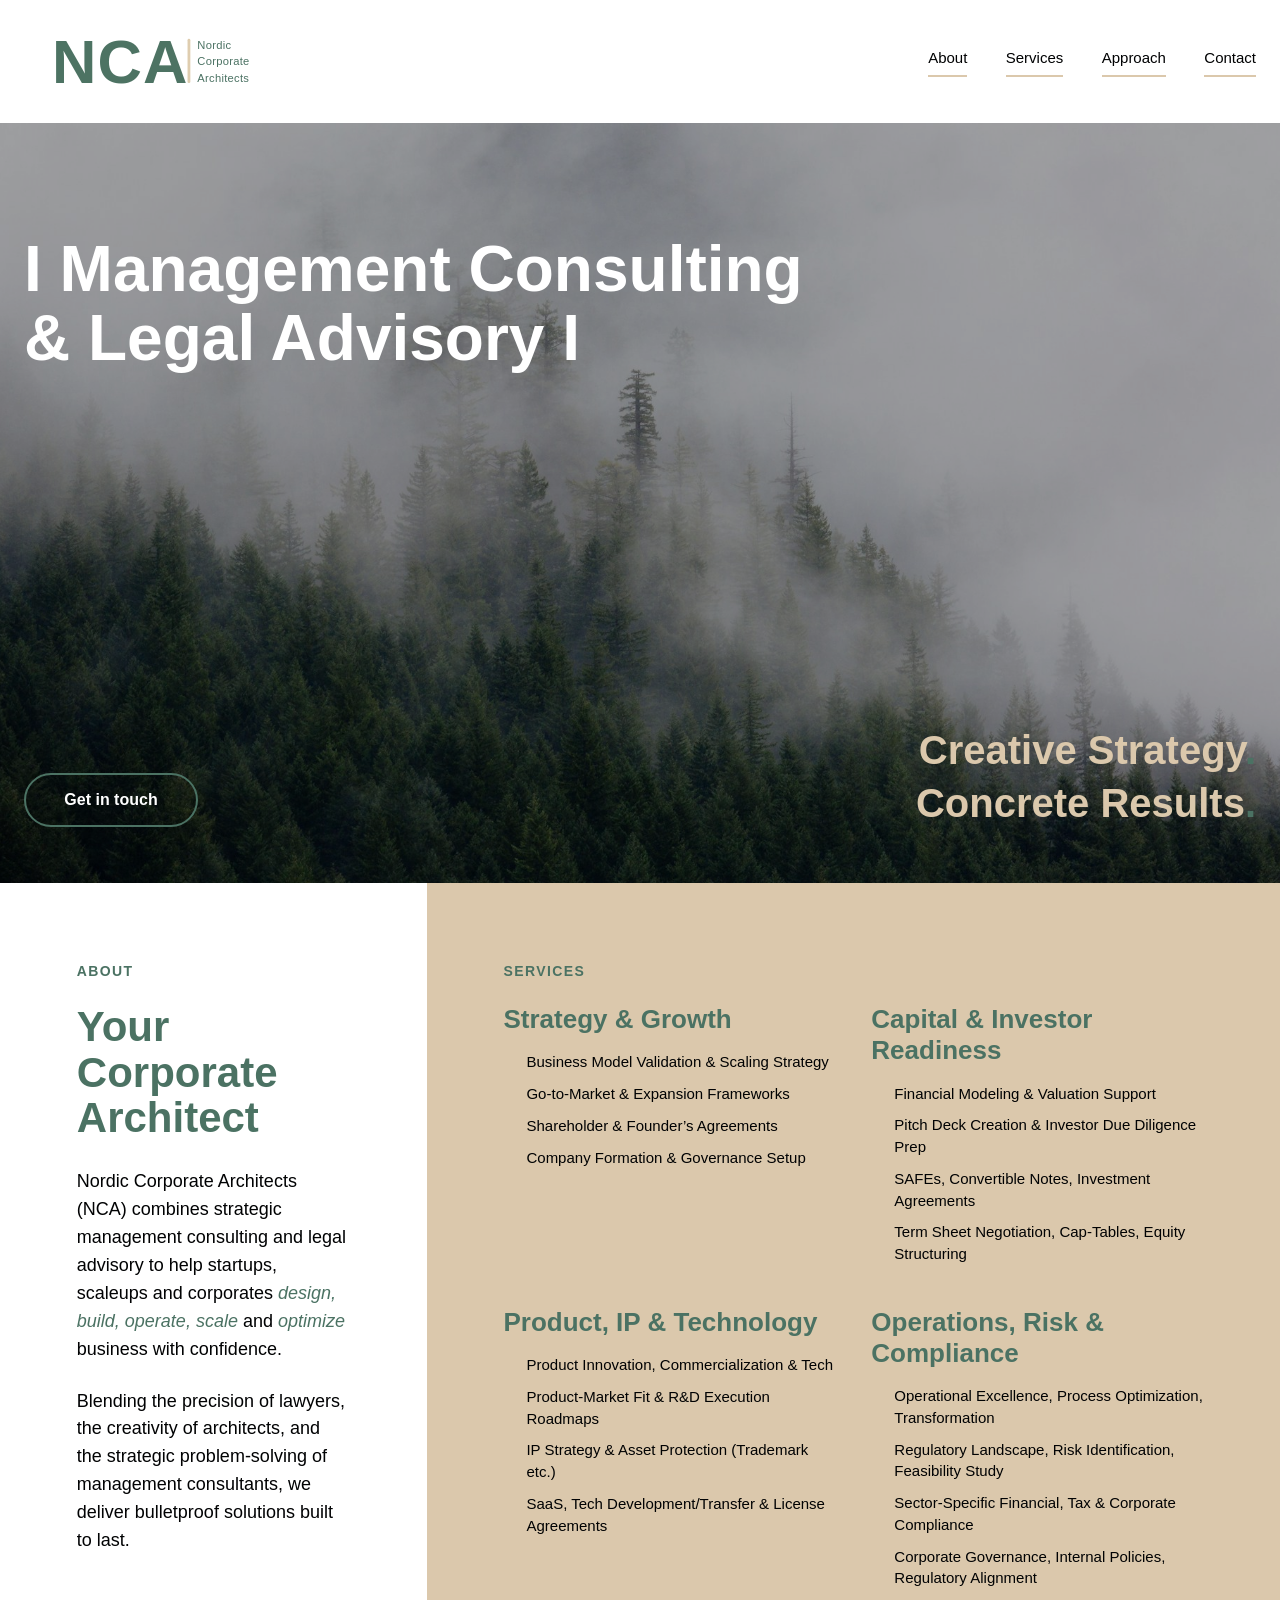
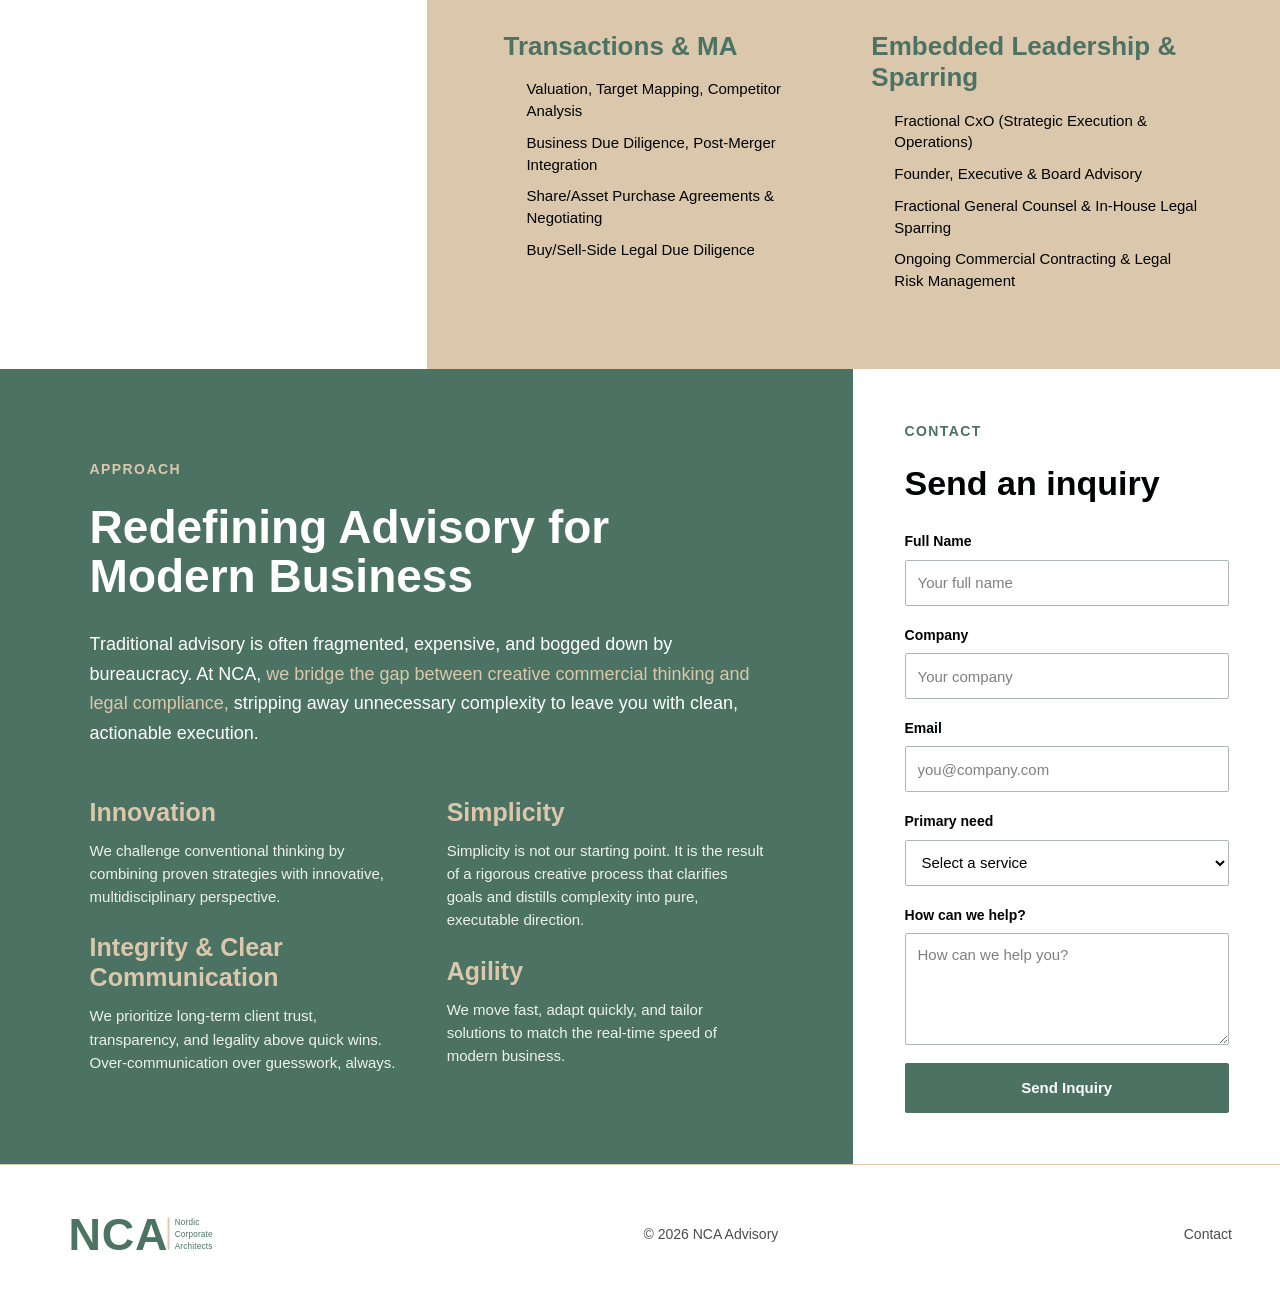
==== commit 39365fe4: "Merge pull request #4 from utile-solutions/feat/update-ui-landingpage-content updated the homepage w" ====
--- a/index.html
+++ b/index.html
@@ -1 +1 @@
-<!DOCTYPE html><!--t7oaszjGWav_z6oTYi1_g--><html lang="da"><head><meta charSet="utf-8"/><meta name="viewport" content="width=device-width, initial-scale=1"/><link rel="preload" as="image" href="/_next/static/media/nca_advisory_logo.68d77a02.svg"/><link rel="preload" as="image" href="/images/nca-office-hero.jpg"/><link rel="stylesheet" href="/_next/static/css/c71cd34db02dd601.css" data-precedence="next"/><link rel="preload" as="script" fetchPriority="low" href="/_next/static/chunks/webpack-4e6bf084ac60582b.js"/><script src="/_next/static/chunks/4bd1b696-c023c6e3521b1417.js" async=""></script><script src="/_next/static/chunks/255-1f92380adbc6ec99.js" async=""></script><script src="/_next/static/chunks/main-app-1a03d2132babcd87.js" async=""></script><script src="/_next/static/chunks/850-9fa46099ca4fc916.js" async=""></script><script src="/_next/static/chunks/app/page-f6c0685f7e9ecedb.js" async=""></script><title>NCA</title><meta name="description" content="NCA skaber overblik og retning for det næste."/><link rel="icon" href="/icon.svg?50482b722c4ceec4" type="image/svg+xml" sizes="any"/><script src="/_next/static/chunks/polyfills-42372ed130431b0a.js" noModule=""></script></head><body><div hidden=""><!--$--><!--/$--></div><main><header class="site-header"><div class="site-header-inner"><a aria-label="NCA Advisory, forsiden" class="brand-link" href="/"><img alt="Nordic Corporate Architects" width="960" height="255" decoding="async" data-nimg="1" class="brand-logo" style="color:transparent" src="/_next/static/media/nca_advisory_logo.68d77a02.svg"/></a><nav aria-label="Hovednavigation" class="main-nav"><a href="#fokus">Vores fokus</a><a href="#tilgang">Vores tilgang</a><a class="nav-contact" href="/kontakt/">Kontakt</a></nav></div></header><section aria-labelledby="hero-title" class="home-hero" id="top"><img alt="Lyst, moderne arbejdsmiljø med møderum og glasvægge" decoding="async" data-nimg="fill" class="hero-image" style="position:absolute;height:100%;width:100%;left:0;top:0;right:0;bottom:0;color:transparent" src="/images/nca-office-hero.jpg"/><div aria-hidden="true" class="hero-shade"></div><div class="hero-inner"><div class="hero-copy page-enter"><p class="hero-eyebrow">Nordic Corporate Architects</p><h1 class="home-hero-title" id="hero-title">Skab klarhed.<br/><span>Skab retning.</span></h1><p class="hero-description">Vi hjælper ledelser med at skabe sammenhæng mellem strategi, organisation og forandring.</p><div class="hero-actions"><a class="button-sand" href="/kontakt/">Kontakt NCA</a><a class="hero-text-link" href="#fokus">Se vores fokusområder</a></div></div><p class="hero-caption">Strategisk rådgivning med blik for helheden</p></div></section><section aria-labelledby="intro-title" class="intro-section"><div class="intro-inner"><p class="section-eyebrow">Fra ambition til handling</p><div class="intro-grid"><h2 class="home-section-title" id="intro-title">Når retningen er tydelig, kan organisationen rykke.</h2><div class="intro-copy"><p>De vigtigste udfordringer går på tværs af strategi, mennesker og struktur. Vi hjælper med at se forbindelserne og finde de greb, der gør næste skridt muligt.</p><a class="underlined-link" href="#tilgang">Sådan arbejder vi</a></div></div></div></section><section aria-labelledby="focus-title" class="focus-section" id="fokus"><div class="focus-inner"><div class="focus-heading"><div><p class="section-eyebrow">Vores fokus</p><h2 class="home-section-title" id="focus-title">Rådgivning med blik for helheden.</h2></div><p class="focus-intro">Vi forbinder de strategiske valg med den virkelighed, de skal fungere i.</p></div><div class="focus-list"><article class="focus-item"><span class="focus-number">01</span><h3>Strategi og forretningsarkitektur</h3><p>Skab en tydelig forbindelse mellem ambitioner, forretningsmodel og de valg, der former virksomheden.</p></article><article class="focus-item"><span class="focus-number">02</span><h3>Organisation og styring</h3><p>Skab sammenhæng mellem ansvar, beslutninger og samarbejde på tværs af organisationen.</p></article><article class="focus-item"><span class="focus-number">03</span><h3>Transformation og fremdrift</h3><p>Omsæt retning til konkrete initiativer, der kan forankres og skabe varig værdi.</p></article></div></div></section><section aria-labelledby="approach-title" class="approach-section" id="tilgang"><div class="approach-inner"><p class="section-eyebrow">Vores tilgang</p><div class="approach-grid"><h2 class="home-section-title" id="approach-title">Helhedstænkning.<br/>Tæt samarbejde.<br/><span>Mærkbar fremdrift.</span></h2><div class="approach-copy"><p>Vi går nysgerrigt til komplekse problemstillinger og arbejder tæt sammen med de mennesker, der skal føre løsningerne ud i livet.</p><p>Det giver et fælles overblik, et stærkere beslutningsgrundlag og en retning, der kan omsættes i praksis.</p><a class="approach-link" href="/kontakt/">Tal med os om jeres næste skridt</a></div></div></div></section><section aria-labelledby="contact-title" class="contact-band" id="kontakt"><div class="contact-band-inner"><div><p class="section-eyebrow">Næste skridt</p><h2 class="home-section-title" id="contact-title">Lad os finde retningen sammen.</h2></div><a class="button-dark" href="/kontakt/">Kontakt NCA</a></div></section><footer class="site-footer"><div class="site-footer-inner"><a aria-label="NCA Advisory, forsiden" class="footer-brand" href="/"><img alt="Nordic Corporate Architects" loading="lazy" width="960" height="255" decoding="async" data-nimg="1" style="color:transparent" src="/_next/static/media/nca_advisory_logo.68d77a02.svg"/></a><span>© <!-- -->2026<!-- --> NCA Advisory</span><a href="/kontakt/">Kontakt</a></div></footer></main><!--$--><!--/$--><script src="/_next/static/chunks/webpack-4e6bf084ac60582b.js" id="_R_" async=""></script><script>(self.__next_f=self.__next_f||[]).push([0])</script><script>self.__next_f.push([1,"1:\"$Sreact.fragment\"\n2:I[9766,[],\"\"]\n3:I[8924,[],\"\"]\n4:I[2619,[\"850\",\"static/chunks/850-9fa46099ca4fc916.js\",\"974\",\"static/chunks/app/page-f6c0685f7e9ecedb.js\"],\"\"]\n5:I[1356,[\"850\",\"static/chunks/850-9fa46099ca4fc916.js\",\"974\",\"static/chunks/app/page-f6c0685f7e9ecedb.js\"],\"Image\"]\nd:I[7150,[],\"\"]\n:HL[\"/_next/static/css/c71cd34db02dd601.css\",\"style\"]\n"])</script><script>self.__next_f.push([1,"0:{\"P\":null,\"b\":\"t7oaszjGWav-z6oTYi1_g\",\"p\":\"\",\"c\":[\"\",\"\"],\"i\":false,\"f\":[[[\"\",{\"children\":[\"__PAGE__\",{}]},\"$undefined\",\"$undefined\",true],[\"\",[\"$\",\"$1\",\"c\",{\"children\":[[[\"$\",\"link\",\"0\",{\"rel\":\"stylesheet\",\"href\":\"/_next/static/css/c71cd34db02dd601.css\",\"precedence\":\"next\",\"crossOrigin\":\"$undefined\",\"nonce\":\"$undefined\"}]],[\"$\",\"html\",null,{\"lang\":\"da\",\"children\":[\"$\",\"body\",null,{\"children\":[\"$\",\"$L2\",null,{\"parallelRouterKey\":\"children\",\"error\":\"$undefined\",\"errorStyles\":\"$undefined\",\"errorScripts\":\"$undefined\",\"template\":[\"$\",\"$L3\",null,{}],\"templateStyles\":\"$undefined\",\"templateScripts\":\"$undefined\",\"notFound\":[[\"$\",\"main\",null,{\"className\":\"flex min-h-screen flex-col\",\"children\":[[\"$\",\"header\",null,{\"className\":\"mx-auto flex w-full max-w-7xl items-center justify-between px-6 py-6 sm:px-10 lg:px-14\",\"children\":[[\"$\",\"$L4\",null,{\"aria-label\":\"NCA Advisory, forsiden\",\"className\":\"brand-link\",\"href\":\"/\",\"children\":[\"$\",\"$L5\",null,{\"alt\":\"Nordic Corporate Architects\",\"className\":\"brand-logo\",\"height\":255,\"priority\":true,\"src\":{\"src\":\"/_next/static/media/nca_advisory_logo.68d77a02.svg\",\"height\":255,\"width\":960,\"blurWidth\":0,\"blurHeight\":0},\"width\":960}]}],[\"$\",\"span\",null,{\"className\":\"page-nav-link\",\"children\":\"Side ikke fundet\"}]]}],[\"$\",\"section\",null,{\"className\":\"mx-auto flex w-full max-w-7xl flex-1 flex-col justify-center px-6 py-16 sm:px-10 lg:px-14\",\"children\":[[\"$\",\"p\",null,{\"className\":\"mb-5 text-xs font-bold uppercase tracking-[0.18em] text-[var(--primary)]\",\"children\":\"Fejl 404\"}],[\"$\",\"h1\",null,{\"className\":\"display-font leading-tight\",\"children\":\"Den side findes ikke.\"}],[\"$\",\"p\",null,{\"className\":\"body-text mt-5 max-w-md leading-relaxed text-[var(--muted)]\",\"children\":\"Linket virker muligvis ikke længere, eller adressen kan være skrevet forkert.\"}],[\"$\",\"$L4\",null,{\"className\":\"mt-8 inline-flex w-fit border-b border-[var(--primary)] pb-2 text-sm font-bold text-[var(--primary)]\",\"href\":\"/\",\"children\":\"Tilbage til forsiden\"}]]}],[\"$\",\"footer\",null,{\"className\":\"border-t border-[var(--line)] px-6 py-8 sm:px-10 lg:px-14\",\"children\":[\"$\",\"div\",null,{\"className\":\"site-footer-inner\",\"children\":[[\"$\",\"$L4\",null,{\"aria-label\":\"NCA Advisory, forsiden\",\"className\":\"footer-brand\",\"href\":\"/\",\"children\":[\"$\",\"$L5\",null,{\"alt\":\"Nordic Corporate Architects\",\"height\":255,\"src\":\"$0:f:0:1:1:props:children:1:props:children:props:children:props:notFound:0:props:children:0:props:children:0:props:children:props:src\",\"width\":960}]}],[\"$\",\"span\",null,{\"children\":[\"© \",2026,\" NCA Advisory\"]}]]}]}]]}],[]],\"forbidden\":\"$undefined\",\"unauthorized\":\"$undefined\"}]}]}]]}],{\"children\":[\"__PAGE__\",[\"$\",\"$1\",\"c\",{\"children\":[[\"$\",\"main\",null,{\"children\":[[\"$\",\"header\",null,{\"className\":\"site-header\",\"children\":[\"$\",\"div\",null,{\"className\":\"site-header-inner\",\"children\":[[\"$\",\"$L4\",null,{\"aria-label\":\"NCA Advisory, forsiden\",\"className\":\"brand-link\",\"href\":\"/\",\"children\":[\"$\",\"$L5\",null,{\"alt\":\"Nordic Corporate Architects\",\"className\":\"brand-logo\",\"height\":255,\"priority\":true,\"src\":\"$0:f:0:1:1:props:children:1:props:children:props:children:props:notFound:0:props:children:0:props:children:0:props:children:props:src\",\"width\":960}]}],[\"$\",\"nav\",null,{\"aria-label\":\"Hovednavigation\",\"className\":\"main-nav\",\"children\":[[\"$\",\"a\",null,{\"href\":\"#fokus\",\"children\":\"Vores fokus\"}],[\"$\",\"a\",null,{\"href\":\"#tilgang\",\"children\":\"Vores tilgang\"}],[\"$\",\"$L4\",null,{\"className\":\"nav-contact\",\"href\":\"/kontakt/\",\"children\":\"Kontakt\"}]]}]]}]}],[\"$\",\"section\",null,{\"aria-labelledby\":\"hero-title\",\"className\":\"home-hero\",\"id\":\"top\",\"children\":[[\"$\",\"$L5\",null,{\"alt\":\"Lyst, moderne arbejdsmiljø med møderum og glasvægge\",\"className\":\"hero-image\",\"fill\":true,\"priority\":true,\"sizes\":\"100vw\",\"src\":\"/images/nca-office-hero.jpg\"}],[\"$\",\"div\",null,{\"aria-hidden\":\"true\",\"className\":\"hero-shade\"}],[\"$\",\"div\",null,{\"className\":\"hero-inner\",\"children\":[[\"$\",\"div\",null,{\"className\":\"hero-copy page-enter\",\"children\":[[\"$\",\"p\",null,{\"className\":\"hero-eyebrow\",\"children\":\"Nordic Corporate Architects\"}],[\"$\",\"h1\",null,{\"className\":\"home-hero-title\",\"id\":\"hero-title\",\"children\":[\"Skab klarhed.\",[\"$\",\"br\",null,{}],[\"$\",\"span\",null,{\"children\":\"Skab retning.\"}]]}],[\"$\",\"p\",null,{\"className\":\"hero-description\",\"children\":\"Vi hjælper ledelser med at skabe sammenhæng mellem strategi, organisation og forandring.\"}],[\"$\",\"div\",null,{\"className\":\"hero-actions\",\"children\":[[\"$\",\"$L4\",null,{\"className\":\"button-sand\",\"href\":\"/kontakt/\",\"children\":\"Kontakt NCA\"}],[\"$\",\"a\",null,{\"className\":\"hero-text-link\",\"href\":\"#fokus\",\"children\":\"Se vores fokusområder\"}]]}]]}],[\"$\",\"p\",null,{\"className\":\"hero-caption\",\"children\":\"Strategisk rådgivning med blik for helheden\"}]]}]]}],[\"$\",\"section\",null,{\"aria-labelledby\":\"intro-title\",\"className\":\"intro-section\",\"children\":[\"$\",\"div\",null,{\"className\":\"intro-inner\",\"children\":[[\"$\",\"p\",null,{\"className\":\"section-eyebrow\",\"children\":\"Fra ambition til handling\"}],[\"$\",\"div\",null,{\"className\":\"intro-grid\",\"children\":[[\"$\",\"h2\",null,{\"className\":\"home-section-title\",\"id\":\"intro-title\",\"children\":\"Når retningen er tydelig, kan organisationen rykke.\"}],\"$L6\"]}]]}]}],\"$L7\",\"$L8\",\"$L9\",\"$La\"]}],null,\"$Lb\"]}],{},null,false]},null,false],\"$Lc\",false]],\"m\":\"$undefined\",\"G\":[\"$d\",[]],\"s\":false,\"S\":true}\n"])</script><script>self.__next_f.push([1,"e:I[4431,[],\"OutletBoundary\"]\n10:I[5278,[],\"AsyncMetadataOutlet\"]\n12:I[4431,[],\"ViewportBoundary\"]\n14:I[4431,[],\"MetadataBoundary\"]\n15:\"$Sreact.suspense\"\n6:[\"$\",\"div\",null,{\"className\":\"intro-copy\",\"children\":[[\"$\",\"p\",null,{\"children\":\"De vigtigste udfordringer går på tværs af strategi, mennesker og struktur. Vi hjælper med at se forbindelserne og finde de greb, der gør næste skridt muligt.\"}],[\"$\",\"a\",null,{\"className\":\"underlined-link\",\"href\":\"#tilgang\",\"children\":\"Sådan arbejder vi\"}]]}]\n"])</script><script>self.__next_f.push([1,"7:[\"$\",\"section\",null,{\"aria-labelledby\":\"focus-title\",\"className\":\"focus-section\",\"id\":\"fokus\",\"children\":[\"$\",\"div\",null,{\"className\":\"focus-inner\",\"children\":[[\"$\",\"div\",null,{\"className\":\"focus-heading\",\"children\":[[\"$\",\"div\",null,{\"children\":[[\"$\",\"p\",null,{\"className\":\"section-eyebrow\",\"children\":\"Vores fokus\"}],[\"$\",\"h2\",null,{\"className\":\"home-section-title\",\"id\":\"focus-title\",\"children\":\"Rådgivning med blik for helheden.\"}]]}],[\"$\",\"p\",null,{\"className\":\"focus-intro\",\"children\":\"Vi forbinder de strategiske valg med den virkelighed, de skal fungere i.\"}]]}],[\"$\",\"div\",null,{\"className\":\"focus-list\",\"children\":[[\"$\",\"article\",\"01\",{\"className\":\"focus-item\",\"children\":[[\"$\",\"span\",null,{\"className\":\"focus-number\",\"children\":\"01\"}],[\"$\",\"h3\",null,{\"children\":\"Strategi og forretningsarkitektur\"}],[\"$\",\"p\",null,{\"children\":\"Skab en tydelig forbindelse mellem ambitioner, forretningsmodel og de valg, der former virksomheden.\"}]]}],[\"$\",\"article\",\"02\",{\"className\":\"focus-item\",\"children\":[[\"$\",\"span\",null,{\"className\":\"focus-number\",\"children\":\"02\"}],[\"$\",\"h3\",null,{\"children\":\"Organisation og styring\"}],[\"$\",\"p\",null,{\"children\":\"Skab sammenhæng mellem ansvar, beslutninger og samarbejde på tværs af organisationen.\"}]]}],[\"$\",\"article\",\"03\",{\"className\":\"focus-item\",\"children\":[[\"$\",\"span\",null,{\"className\":\"focus-number\",\"children\":\"03\"}],[\"$\",\"h3\",null,{\"children\":\"Transformation og fremdrift\"}],[\"$\",\"p\",null,{\"children\":\"Omsæt retning til konkrete initiativer, der kan forankres og skabe varig værdi.\"}]]}]]}]]}]}]\n"])</script><script>self.__next_f.push([1,"8:[\"$\",\"section\",null,{\"aria-labelledby\":\"approach-title\",\"className\":\"approach-section\",\"id\":\"tilgang\",\"children\":[\"$\",\"div\",null,{\"className\":\"approach-inner\",\"children\":[[\"$\",\"p\",null,{\"className\":\"section-eyebrow\",\"children\":\"Vores tilgang\"}],[\"$\",\"div\",null,{\"className\":\"approach-grid\",\"children\":[[\"$\",\"h2\",null,{\"className\":\"home-section-title\",\"id\":\"approach-title\",\"children\":[\"Helhedstænkning.\",[\"$\",\"br\",null,{}],\"Tæt samarbejde.\",[\"$\",\"br\",null,{}],[\"$\",\"span\",null,{\"children\":\"Mærkbar fremdrift.\"}]]}],[\"$\",\"div\",null,{\"className\":\"approach-copy\",\"children\":[[\"$\",\"p\",null,{\"children\":\"Vi går nysgerrigt til komplekse problemstillinger og arbejder tæt sammen med de mennesker, der skal føre løsningerne ud i livet.\"}],[\"$\",\"p\",null,{\"children\":\"Det giver et fælles overblik, et stærkere beslutningsgrundlag og en retning, der kan omsættes i praksis.\"}],[\"$\",\"$L4\",null,{\"className\":\"approach-link\",\"href\":\"/kontakt/\",\"children\":\"Tal med os om jeres næste skridt\"}]]}]]}]]}]}]\n"])</script><script>self.__next_f.push([1,"9:[\"$\",\"section\",null,{\"aria-labelledby\":\"contact-title\",\"className\":\"contact-band\",\"id\":\"kontakt\",\"children\":[\"$\",\"div\",null,{\"className\":\"contact-band-inner\",\"children\":[[\"$\",\"div\",null,{\"children\":[[\"$\",\"p\",null,{\"className\":\"section-eyebrow\",\"children\":\"Næste skridt\"}],[\"$\",\"h2\",null,{\"className\":\"home-section-title\",\"id\":\"contact-title\",\"children\":\"Lad os finde retningen sammen.\"}]]}],[\"$\",\"$L4\",null,{\"className\":\"button-dark\",\"href\":\"/kontakt/\",\"children\":\"Kontakt NCA\"}]]}]}]\na:[\"$\",\"footer\",null,{\"className\":\"site-footer\",\"children\":[\"$\",\"div\",null,{\"className\":\"site-footer-inner\",\"children\":[[\"$\",\"$L4\",null,{\"aria-label\":\"NCA Advisory, forsiden\",\"className\":\"footer-brand\",\"href\":\"/\",\"children\":[\"$\",\"$L5\",null,{\"alt\":\"Nordic Corporate Architects\",\"height\":255,\"src\":\"$0:f:0:1:1:props:children:1:props:children:props:children:props:notFound:0:props:children:0:props:children:0:props:children:props:src\",\"width\":960}]}],[\"$\",\"span\",null,{\"children\":[\"© \",2026,\" NCA Advisory\"]}],[\"$\",\"$L4\",null,{\"href\":\"/kontakt/\",\"children\":\"Kontakt\"}]]}]}]\nb:[\"$\",\"$Le\",null,{\"children\":[\"$Lf\",[\"$\",\"$L10\",null,{\"promise\":\"$@11\"}]]}]\nc:[\"$\",\"$1\",\"h\",{\"children\":[null,[[\"$\",\"$L12\",null,{\"children\":\"$L13\"}],null],[\"$\",\"$L14\",null,{\"children\":[\"$\",\"div\",null,{\"hidden\":true,\"children\":[\"$\",\"$15\",null,{\"fallback\":null,\"children\":\"$L16\"}]}]}]]}]\n"])</script><script>self.__next_f.push([1,"13:[[\"$\",\"meta\",\"0\",{\"charSet\":\"utf-8\"}],[\"$\",\"meta\",\"1\",{\"name\":\"viewport\",\"content\":\"width=device-width, initial-scale=1\"}]]\nf:null\n"])</script><script>self.__next_f.push([1,"17:I[622,[],\"IconMark\"]\n11:{\"metadata\":[[\"$\",\"title\",\"0\",{\"children\":\"NCA\"}],[\"$\",\"meta\",\"1\",{\"name\":\"description\",\"content\":\"NCA skaber overblik og retning for det næste.\"}],[\"$\",\"link\",\"2\",{\"rel\":\"icon\",\"href\":\"/icon.svg?50482b722c4ceec4\",\"type\":\"image/svg+xml\",\"sizes\":\"any\"}],[\"$\",\"$L17\",\"3\",{}]],\"error\":null,\"digest\":\"$undefined\"}\n"])</script><script>self.__next_f.push([1,"16:\"$11:metadata\"\n"])</script></body></html>+<!DOCTYPE html><!--qWGcJBD__X7987jmN_aBA--><html lang="en"><head><meta charSet="utf-8"/><meta name="viewport" content="width=device-width, initial-scale=1"/><link rel="preload" as="image" href="/_next/static/media/nca_logo.1916ac34.svg"/><link rel="preload" as="image" href="/images/hero_background_01.jpg"/><link rel="stylesheet" href="/_next/static/css/9f912f3a7a15a907.css" data-precedence="next"/><link rel="preload" as="script" fetchPriority="low" href="/_next/static/chunks/webpack-4e6bf084ac60582b.js"/><script src="/_next/static/chunks/4bd1b696-c023c6e3521b1417.js" async=""></script><script src="/_next/static/chunks/255-1f92380adbc6ec99.js" async=""></script><script src="/_next/static/chunks/main-app-1a03d2132babcd87.js" async=""></script><script src="/_next/static/chunks/850-9fa46099ca4fc916.js" async=""></script><script src="/_next/static/chunks/app/page-935fbdeb85a4fcc6.js" async=""></script><title>NCA</title><meta name="description" content="NCA combines strategic management consulting and legal advisory for modern businesses."/><link rel="icon" href="/icon.svg?50482b722c4ceec4" type="image/svg+xml" sizes="any"/><script src="/_next/static/chunks/polyfills-42372ed130431b0a.js" noModule=""></script></head><body><div hidden=""><!--$--><!--/$--></div><main><header class="site-header"><div class="site-header-inner"><a aria-label="NCA Advisory home" class="brand-link" href="/"><img alt="Nordic Corporate Architects" width="960" height="255" decoding="async" data-nimg="1" class="brand-logo" style="color:transparent" src="/_next/static/media/nca_logo.1916ac34.svg"/></a><nav aria-label="Main navigation" class="main-nav"><a href="#about">About</a><a href="#services">Services</a><a href="#approach">Approach</a><a href="#contact">Contact</a></nav></div></header><section aria-labelledby="hero-title" class="home-hero" id="top"><img alt="Misty evergreen forest" decoding="async" data-nimg="fill" class="hero-image" style="position:absolute;height:100%;width:100%;left:0;top:0;right:0;bottom:0;color:transparent" src="/images/hero_background_01.jpg"/><div aria-hidden="true" class="hero-shade"></div><div class="hero-inner"><div class="hero-copy page-enter"><h1 class="home-hero-title" id="hero-title">I Management Consulting<br/>&amp; Legal Advisory I</h1></div><div class="hero-bottom-row"><a class="hero-contact-button" href="/kontakt/">Get in touch</a><div aria-label="Our promise" class="hero-promises"><p>Creative Strategy<span>.</span></p><p>Concrete Results<span>.</span></p></div></div></div></section><section aria-labelledby="intro-title" class="intro-section" id="about"><div class="about-panel"><p class="section-eyebrow">About</p><h2 class="about-title" id="intro-title">Your Corporate Architect</h2><div class="about-copy"><p>Nordic Corporate Architects (NCA) combines strategic management consulting and legal advisory to help startups, scaleups and corporates <em>design, build, operate, scale</em> and <em>optimize</em> business with confidence.</p><p>Blending the precision of lawyers, the creativity of architects, and the strategic problem-solving of management consultants, we deliver bulletproof solutions built to last.</p></div></div><div aria-labelledby="services-title" class="services-panel" id="services"><h2 class="section-eyebrow" id="services-title">Services</h2><div class="services-list"><article class="service-group"><h3>Strategy &amp; Growth</h3><ul><li>Business Model Validation &amp; Scaling Strategy</li><li>Go-to-Market &amp; Expansion Frameworks</li><li>Shareholder &amp; Founder’s Agreements</li><li>Company Formation &amp; Governance Setup</li></ul></article><article class="service-group"><h3>Capital &amp; Investor Readiness</h3><ul><li>Financial Modeling &amp; Valuation Support</li><li>Pitch Deck Creation &amp; Investor Due Diligence Prep</li><li>SAFEs, Convertible Notes, Investment Agreements</li><li>Term Sheet Negotiation, Cap-Tables, Equity Structuring</li></ul></article><article class="service-group"><h3>Product, IP &amp; Technology</h3><ul><li>Product Innovation, Commercialization &amp; Tech</li><li>Product-Market Fit &amp; R&amp;D Execution Roadmaps</li><li>IP Strategy &amp; Asset Protection (Trademark etc.)</li><li>SaaS, Tech Development/Transfer &amp; License Agreements</li></ul></article><article class="service-group"><h3>Operations, Risk &amp; Compliance</h3><ul><li>Operational Excellence, Process Optimization, Transformation</li><li>Regulatory Landscape, Risk Identification, Feasibility Study</li><li>Sector-Specific Financial, Tax &amp; Corporate Compliance</li><li>Corporate Governance, Internal Policies, Regulatory Alignment</li></ul></article><article class="service-group"><h3>Transactions &amp; MA</h3><ul><li>Valuation, Target Mapping, Competitor Analysis</li><li>Business Due Diligence, Post-Merger Integration</li><li>Share/Asset Purchase Agreements &amp; Negotiating</li><li>Buy/Sell-Side Legal Due Diligence</li></ul></article><article class="service-group"><h3>Embedded Leadership &amp; Sparring</h3><ul><li>Fractional CxO (Strategic Execution &amp; Operations)</li><li>Founder, Executive &amp; Board Advisory</li><li>Fractional General Counsel &amp; In-House Legal Sparring</li><li>Ongoing Commercial Contracting &amp; Legal Risk Management</li></ul></article></div></div></section><section aria-labelledby="approach-title" class="approach-contact-section" id="approach"><div class="approach-main"><p class="approach-eyebrow">Approach</p><h2 id="approach-title">Redefining Advisory for Modern Business</h2><p class="approach-description">Traditional advisory is often fragmented, expensive, and bogged down by bureaucracy. At NCA, <span>we bridge the gap between creative commercial thinking and legal compliance,</span> stripping away unnecessary complexity to leave you with clean, actionable execution.</p><div class="principles-grid"><div class="principles-column"><article class="principle-item"><h3>Innovation</h3><p>We challenge conventional thinking by combining proven strategies with innovative, multidisciplinary perspective.</p></article><article class="principle-item"><h3>Integrity &amp; Clear Communication</h3><p>We prioritize long-term client trust, transparency, and legality above quick wins. Over-communication over guesswork, always.</p></article></div><div class="principles-column"><article class="principle-item"><h3>Simplicity</h3><p>Simplicity is not our starting point. It is the result of a rigorous creative process that clarifies goals and distills complexity into pure, executable direction.</p></article><article class="principle-item"><h3>Agility</h3><p>We move fast, adapt quickly, and tailor solutions to match the real-time speed of modern business.</p></article></div></div></div><aside aria-labelledby="inquiry-title" class="inquiry-panel" id="contact"><p class="inquiry-eyebrow">Contact</p><h2 id="inquiry-title">Send an inquiry</h2><form class="inquiry-form"><div class="inquiry-field"><label for="inquiry-name">Full Name</label><input autoComplete="name" id="inquiry-name" maxLength="120" placeholder="Your full name" required="" name="name"/></div><div class="inquiry-field"><label for="inquiry-company">Company</label><input autoComplete="organization" id="inquiry-company" maxLength="160" placeholder="Your company" required="" name="company"/></div><div class="inquiry-field"><label for="inquiry-email">Email</label><input autoComplete="email" id="inquiry-email" maxLength="254" placeholder="you@company.com" required="" type="email" name="email"/></div><div class="inquiry-field"><label for="inquiry-need">Primary need</label><select id="inquiry-need" name="primary_need" required=""><option disabled="" value="" selected="">Select a service</option><option value="Strategy &amp; Growth">Strategy &amp; Growth</option><option value="Capital &amp; Investor Readiness">Capital &amp; Investor Readiness</option><option value="Product, IP &amp; Technology">Product, IP &amp; Technology</option><option value="Operations, Risk &amp; Compliance">Operations, Risk &amp; Compliance</option><option value="Transactions &amp; MA">Transactions &amp; MA</option><option value="Embedded Leadership &amp; Sparring">Embedded Leadership &amp; Sparring</option></select></div><div class="inquiry-field"><label for="inquiry-message">How can we help?</label><textarea id="inquiry-message" maxLength="5000" name="message" placeholder="How can we help you?" required="" rows="4"></textarea></div><button class="inquiry-submit" type="submit">Send Inquiry</button></form></aside></section><footer class="site-footer"><div class="site-footer-inner"><a aria-label="NCA Advisory home" class="footer-brand" href="/"><img alt="Nordic Corporate Architects" loading="lazy" width="960" height="255" decoding="async" data-nimg="1" style="color:transparent" src="/_next/static/media/nca_logo.1916ac34.svg"/></a><span>© <!-- -->2026<!-- --> NCA Advisory</span><a href="/kontakt/">Contact</a></div></footer></main><!--$--><!--/$--><script src="/_next/static/chunks/webpack-4e6bf084ac60582b.js" id="_R_" async=""></script><script>(self.__next_f=self.__next_f||[]).push([0])</script><script>self.__next_f.push([1,"1:\"$Sreact.fragment\"\n2:I[9766,[],\"\"]\n3:I[8924,[],\"\"]\n4:I[2619,[\"850\",\"static/chunks/850-9fa46099ca4fc916.js\",\"974\",\"static/chunks/app/page-935fbdeb85a4fcc6.js\"],\"\"]\n5:I[1356,[\"850\",\"static/chunks/850-9fa46099ca4fc916.js\",\"974\",\"static/chunks/app/page-935fbdeb85a4fcc6.js\"],\"Image\"]\nd:I[7150,[],\"\"]\n:HL[\"/_next/static/css/9f912f3a7a15a907.css\",\"style\"]\n"])</script><script>self.__next_f.push([1,"0:{\"P\":null,\"b\":\"qWGcJBD_-X7987jmN_aBA\",\"p\":\"\",\"c\":[\"\",\"\"],\"i\":false,\"f\":[[[\"\",{\"children\":[\"__PAGE__\",{}]},\"$undefined\",\"$undefined\",true],[\"\",[\"$\",\"$1\",\"c\",{\"children\":[[[\"$\",\"link\",\"0\",{\"rel\":\"stylesheet\",\"href\":\"/_next/static/css/9f912f3a7a15a907.css\",\"precedence\":\"next\",\"crossOrigin\":\"$undefined\",\"nonce\":\"$undefined\"}]],[\"$\",\"html\",null,{\"lang\":\"en\",\"children\":[\"$\",\"body\",null,{\"children\":[\"$\",\"$L2\",null,{\"parallelRouterKey\":\"children\",\"error\":\"$undefined\",\"errorStyles\":\"$undefined\",\"errorScripts\":\"$undefined\",\"template\":[\"$\",\"$L3\",null,{}],\"templateStyles\":\"$undefined\",\"templateScripts\":\"$undefined\",\"notFound\":[[\"$\",\"main\",null,{\"className\":\"flex min-h-screen flex-col\",\"children\":[[\"$\",\"header\",null,{\"className\":\"mx-auto flex w-full max-w-7xl items-center justify-between px-6 py-6 sm:px-10 lg:px-14\",\"children\":[[\"$\",\"$L4\",null,{\"aria-label\":\"NCA Advisory home\",\"className\":\"brand-link\",\"href\":\"/\",\"children\":[\"$\",\"$L5\",null,{\"alt\":\"Nordic Corporate Architects\",\"className\":\"brand-logo\",\"height\":255,\"priority\":true,\"src\":{\"src\":\"/_next/static/media/nca_logo.1916ac34.svg\",\"height\":220,\"width\":465,\"blurWidth\":0,\"blurHeight\":0},\"width\":960}]}],[\"$\",\"span\",null,{\"className\":\"page-nav-link\",\"children\":\"Page not found\"}]]}],[\"$\",\"section\",null,{\"className\":\"mx-auto flex w-full max-w-7xl flex-1 flex-col justify-center px-6 py-16 sm:px-10 lg:px-14\",\"children\":[[\"$\",\"p\",null,{\"className\":\"mb-5 text-xs font-bold uppercase tracking-[0.18em] text-[var(--primary)]\",\"children\":\"Error 404\"}],[\"$\",\"h1\",null,{\"className\":\"display-font leading-tight\",\"children\":\"This page could not be found.\"}],[\"$\",\"p\",null,{\"className\":\"body-text mt-5 max-w-md leading-relaxed text-[var(--muted)]\",\"children\":\"The link may be outdated, or the address may have been entered incorrectly.\"}],[\"$\",\"$L4\",null,{\"className\":\"mt-8 inline-flex w-fit border-b border-[var(--primary)] pb-2 text-sm font-bold text-[var(--primary)]\",\"href\":\"/\",\"children\":\"Back to home\"}]]}],[\"$\",\"footer\",null,{\"className\":\"border-t border-[var(--line)] px-6 py-8 sm:px-10 lg:px-14\",\"children\":[\"$\",\"div\",null,{\"className\":\"site-footer-inner\",\"children\":[[\"$\",\"$L4\",null,{\"aria-label\":\"NCA Advisory home\",\"className\":\"footer-brand\",\"href\":\"/\",\"children\":[\"$\",\"$L5\",null,{\"alt\":\"Nordic Corporate Architects\",\"height\":255,\"src\":\"$0:f:0:1:1:props:children:1:props:children:props:children:props:notFound:0:props:children:0:props:children:0:props:children:props:src\",\"width\":960}]}],[\"$\",\"span\",null,{\"children\":[\"© \",2026,\" NCA Advisory\"]}]]}]}]]}],[]],\"forbidden\":\"$undefined\",\"unauthorized\":\"$undefined\"}]}]}]]}],{\"children\":[\"__PAGE__\",[\"$\",\"$1\",\"c\",{\"children\":[[\"$\",\"main\",null,{\"children\":[[\"$\",\"header\",null,{\"className\":\"site-header\",\"children\":[\"$\",\"div\",null,{\"className\":\"site-header-inner\",\"children\":[[\"$\",\"$L4\",null,{\"aria-label\":\"NCA Advisory home\",\"className\":\"brand-link\",\"href\":\"/\",\"children\":[\"$\",\"$L5\",null,{\"alt\":\"Nordic Corporate Architects\",\"className\":\"brand-logo\",\"height\":255,\"priority\":true,\"src\":\"$0:f:0:1:1:props:children:1:props:children:props:children:props:notFound:0:props:children:0:props:children:0:props:children:props:src\",\"width\":960}]}],[\"$\",\"nav\",null,{\"aria-label\":\"Main navigation\",\"className\":\"main-nav\",\"children\":[[\"$\",\"a\",null,{\"href\":\"#about\",\"children\":\"About\"}],[\"$\",\"a\",null,{\"href\":\"#services\",\"children\":\"Services\"}],[\"$\",\"a\",null,{\"href\":\"#approach\",\"children\":\"Approach\"}],[\"$\",\"a\",null,{\"href\":\"#contact\",\"children\":\"Contact\"}]]}]]}]}],[\"$\",\"section\",null,{\"aria-labelledby\":\"hero-title\",\"className\":\"home-hero\",\"id\":\"top\",\"children\":[[\"$\",\"$L5\",null,{\"alt\":\"Misty evergreen forest\",\"className\":\"hero-image\",\"fill\":true,\"priority\":true,\"sizes\":\"100vw\",\"src\":\"/images/hero_background_01.jpg\"}],[\"$\",\"div\",null,{\"aria-hidden\":\"true\",\"className\":\"hero-shade\"}],[\"$\",\"div\",null,{\"className\":\"hero-inner\",\"children\":[[\"$\",\"div\",null,{\"className\":\"hero-copy page-enter\",\"children\":[\"$\",\"h1\",null,{\"className\":\"home-hero-title\",\"id\":\"hero-title\",\"children\":[\"I Management Consulting\",[\"$\",\"br\",null,{}],\"\u0026 Legal Advisory I\"]}]}],[\"$\",\"div\",null,{\"className\":\"hero-bottom-row\",\"children\":[[\"$\",\"$L4\",null,{\"className\":\"hero-contact-button\",\"href\":\"/kontakt/\",\"children\":\"Get in touch\"}],[\"$\",\"div\",null,{\"aria-label\":\"Our promise\",\"className\":\"hero-promises\",\"children\":[[\"$\",\"p\",null,{\"children\":[\"Creative Strategy\",[\"$\",\"span\",null,{\"children\":\".\"}]]}],[\"$\",\"p\",null,{\"children\":[\"Concrete Results\",[\"$\",\"span\",null,{\"children\":\".\"}]]}]]}]]}]]}]]}],[\"$\",\"section\",null,{\"aria-labelledby\":\"intro-title\",\"className\":\"intro-section\",\"id\":\"about\",\"children\":[[\"$\",\"div\",null,{\"className\":\"about-panel\",\"children\":[[\"$\",\"p\",null,{\"className\":\"section-eyebrow\",\"children\":\"About\"}],[\"$\",\"h2\",null,{\"className\":\"about-title\",\"id\":\"intro-title\",\"children\":\"Your Corporate Architect\"}],[\"$\",\"div\",null,{\"className\":\"about-copy\",\"children\":[[\"$\",\"p\",null,{\"children\":[\"Nordic Corporate Architects (NCA) combines strategic management consulting and legal advisory to help startups, scaleups and corporates \",[\"$\",\"em\",null,{\"children\":\"design, build, operate, scale\"}],\" and \",\"$L6\",\" business with confidence.\"]}],\"$L7\"]}]]}],\"$L8\"]}],\"$L9\",\"$La\"]}],null,\"$Lb\"]}],{},null,false]},null,false],\"$Lc\",false]],\"m\":\"$undefined\",\"G\":[\"$d\",[]],\"s\":false,\"S\":true}\n"])</script><script>self.__next_f.push([1,"10:I[9198,[\"850\",\"static/chunks/850-9fa46099ca4fc916.js\",\"974\",\"static/chunks/app/page-935fbdeb85a4fcc6.js\"],\"default\"]\n11:I[4431,[],\"OutletBoundary\"]\n13:I[5278,[],\"AsyncMetadataOutlet\"]\n15:I[4431,[],\"ViewportBoundary\"]\n17:I[4431,[],\"MetadataBoundary\"]\n18:\"$Sreact.suspense\"\n6:[\"$\",\"em\",null,{\"children\":\"optimize\"}]\n7:[\"$\",\"p\",null,{\"children\":\"Blending the precision of lawyers, the creativity of architects, and the strategic problem-solving of management consultants, we deliver bulletproof solutions built to last.\"}]\n"])</script><script>self.__next_f.push([1,"8:[\"$\",\"div\",null,{\"aria-labelledby\":\"services-title\",\"className\":\"services-panel\",\"id\":\"services\",\"children\":[[\"$\",\"h2\",null,{\"className\":\"section-eyebrow\",\"id\":\"services-title\",\"children\":\"Services\"}],[\"$\",\"div\",null,{\"className\":\"services-list\",\"children\":[[\"$\",\"article\",\"Strategy \u0026 Growth\",{\"className\":\"service-group\",\"children\":[[\"$\",\"h3\",null,{\"children\":\"Strategy \u0026 Growth\"}],[\"$\",\"ul\",null,{\"children\":[[\"$\",\"li\",\"Business Model Validation \u0026 Scaling Strategy\",{\"children\":\"Business Model Validation \u0026 Scaling Strategy\"}],[\"$\",\"li\",\"Go-to-Market \u0026 Expansion Frameworks\",{\"children\":\"Go-to-Market \u0026 Expansion Frameworks\"}],[\"$\",\"li\",\"Shareholder \u0026 Founder’s Agreements\",{\"children\":\"Shareholder \u0026 Founder’s Agreements\"}],[\"$\",\"li\",\"Company Formation \u0026 Governance Setup\",{\"children\":\"Company Formation \u0026 Governance Setup\"}]]}]]}],[\"$\",\"article\",\"Capital \u0026 Investor Readiness\",{\"className\":\"service-group\",\"children\":[[\"$\",\"h3\",null,{\"children\":\"Capital \u0026 Investor Readiness\"}],[\"$\",\"ul\",null,{\"children\":[[\"$\",\"li\",\"Financial Modeling \u0026 Valuation Support\",{\"children\":\"Financial Modeling \u0026 Valuation Support\"}],[\"$\",\"li\",\"Pitch Deck Creation \u0026 Investor Due Diligence Prep\",{\"children\":\"Pitch Deck Creation \u0026 Investor Due Diligence Prep\"}],[\"$\",\"li\",\"SAFEs, Convertible Notes, Investment Agreements\",{\"children\":\"SAFEs, Convertible Notes, Investment Agreements\"}],[\"$\",\"li\",\"Term Sheet Negotiation, Cap-Tables, Equity Structuring\",{\"children\":\"Term Sheet Negotiation, Cap-Tables, Equity Structuring\"}]]}]]}],[\"$\",\"article\",\"Product, IP \u0026 Technology\",{\"className\":\"service-group\",\"children\":[[\"$\",\"h3\",null,{\"children\":\"Product, IP \u0026 Technology\"}],[\"$\",\"ul\",null,{\"children\":[[\"$\",\"li\",\"Product Innovation, Commercialization \u0026 Tech\",{\"children\":\"Product Innovation, Commercialization \u0026 Tech\"}],[\"$\",\"li\",\"Product-Market Fit \u0026 R\u0026D Execution Roadmaps\",{\"children\":\"Product-Market Fit \u0026 R\u0026D Execution Roadmaps\"}],[\"$\",\"li\",\"IP Strategy \u0026 Asset Protection (Trademark etc.)\",{\"children\":\"IP Strategy \u0026 Asset Protection (Trademark etc.)\"}],[\"$\",\"li\",\"SaaS, Tech Development/Transfer \u0026 License Agreements\",{\"children\":\"SaaS, Tech Development/Transfer \u0026 License Agreements\"}]]}]]}],[\"$\",\"article\",\"Operations, Risk \u0026 Compliance\",{\"className\":\"service-group\",\"children\":[[\"$\",\"h3\",null,{\"children\":\"Operations, Risk \u0026 Compliance\"}],[\"$\",\"ul\",null,{\"children\":[[\"$\",\"li\",\"Operational Excellence, Process Optimization, Transformation\",{\"children\":\"Operational Excellence, Process Optimization, Transformation\"}],[\"$\",\"li\",\"Regulatory Landscape, Risk Identification, Feasibility Study\",{\"children\":\"Regulatory Landscape, Risk Identification, Feasibility Study\"}],[\"$\",\"li\",\"Sector-Specific Financial, Tax \u0026 Corporate Compliance\",{\"children\":\"Sector-Specific Financial, Tax \u0026 Corporate Compliance\"}],[\"$\",\"li\",\"Corporate Governance, Internal Policies, Regulatory Alignment\",{\"children\":\"Corporate Governance, Internal Policies, Regulatory Alignment\"}]]}]]}],[\"$\",\"article\",\"Transactions \u0026 MA\",{\"className\":\"service-group\",\"children\":[[\"$\",\"h3\",null,{\"children\":\"Transactions \u0026 MA\"}],[\"$\",\"ul\",null,{\"children\":[[\"$\",\"li\",\"Valuation, Target Mapping, Competitor Analysis\",{\"children\":\"Valuation, Target Mapping, Competitor Analysis\"}],[\"$\",\"li\",\"Business Due Diligence, Post-Merger Integration\",{\"children\":\"Business Due Diligence, Post-Merger Integration\"}],[\"$\",\"li\",\"Share/Asset Purchase Agreements \u0026 Negotiating\",{\"children\":\"Share/Asset Purchase Agreements \u0026 Negotiating\"}],[\"$\",\"li\",\"Buy/Sell-Side Legal Due Diligence\",{\"children\":\"Buy/Sell-Side Legal Due Diligence\"}]]}]]}],[\"$\",\"article\",\"Embedded Leadership \u0026 Sparring\",{\"className\":\"service-group\",\"children\":[[\"$\",\"h3\",null,{\"children\":\"Embedded Leadership \u0026 Sparring\"}],[\"$\",\"ul\",null,{\"children\":[[\"$\",\"li\",\"Fractional CxO (Strategic Execution \u0026 Operations)\",{\"children\":\"Fractional CxO (Strategic Execution \u0026 Operations)\"}],[\"$\",\"li\",\"Founder, Executive \u0026 Board Advisory\",{\"children\":\"Founder, Executive \u0026 Board Advisory\"}],\"$Le\",\"$Lf\"]}]]}]]}]]}]\n"])</script><script>self.__next_f.push([1,"9:[\"$\",\"section\",null,{\"aria-labelledby\":\"approach-title\",\"className\":\"approach-contact-section\",\"id\":\"approach\",\"children\":[[\"$\",\"div\",null,{\"className\":\"approach-main\",\"children\":[[\"$\",\"p\",null,{\"className\":\"approach-eyebrow\",\"children\":\"Approach\"}],[\"$\",\"h2\",null,{\"id\":\"approach-title\",\"children\":\"Redefining Advisory for Modern Business\"}],[\"$\",\"p\",null,{\"className\":\"approach-description\",\"children\":[\"Traditional advisory is often fragmented, expensive, and bogged down by bureaucracy. At NCA, \",[\"$\",\"span\",null,{\"children\":\"we bridge the gap between creative commercial thinking and legal compliance,\"}],\" stripping away unnecessary complexity to leave you with clean, actionable execution.\"]}],[\"$\",\"div\",null,{\"className\":\"principles-grid\",\"children\":[[\"$\",\"div\",null,{\"className\":\"principles-column\",\"children\":[[\"$\",\"article\",null,{\"className\":\"principle-item\",\"children\":[[\"$\",\"h3\",null,{\"children\":\"Innovation\"}],[\"$\",\"p\",null,{\"children\":\"We challenge conventional thinking by combining proven strategies with innovative, multidisciplinary perspective.\"}]]}],[\"$\",\"article\",null,{\"className\":\"principle-item\",\"children\":[[\"$\",\"h3\",null,{\"children\":\"Integrity \u0026 Clear Communication\"}],[\"$\",\"p\",null,{\"children\":\"We prioritize long-term client trust, transparency, and legality above quick wins. Over-communication over guesswork, always.\"}]]}]]}],[\"$\",\"div\",null,{\"className\":\"principles-column\",\"children\":[[\"$\",\"article\",null,{\"className\":\"principle-item\",\"children\":[[\"$\",\"h3\",null,{\"children\":\"Simplicity\"}],[\"$\",\"p\",null,{\"children\":\"Simplicity is not our starting point. It is the result of a rigorous creative process that clarifies goals and distills complexity into pure, executable direction.\"}]]}],[\"$\",\"article\",null,{\"className\":\"principle-item\",\"children\":[[\"$\",\"h3\",null,{\"children\":\"Agility\"}],[\"$\",\"p\",null,{\"children\":\"We move fast, adapt quickly, and tailor solutions to match the real-time speed of modern business.\"}]]}]]}]]}]]}],[\"$\",\"aside\",null,{\"aria-labelledby\":\"inquiry-title\",\"className\":\"inquiry-panel\",\"id\":\"contact\",\"children\":[[\"$\",\"p\",null,{\"className\":\"inquiry-eyebrow\",\"children\":\"Contact\"}],[\"$\",\"h2\",null,{\"id\":\"inquiry-title\",\"children\":\"Send an inquiry\"}],[\"$\",\"$L10\",null,{}]]}]]}]\n"])</script><script>self.__next_f.push([1,"a:[\"$\",\"footer\",null,{\"className\":\"site-footer\",\"children\":[\"$\",\"div\",null,{\"className\":\"site-footer-inner\",\"children\":[[\"$\",\"$L4\",null,{\"aria-label\":\"NCA Advisory home\",\"className\":\"footer-brand\",\"href\":\"/\",\"children\":[\"$\",\"$L5\",null,{\"alt\":\"Nordic Corporate Architects\",\"height\":255,\"src\":\"$0:f:0:1:1:props:children:1:props:children:props:children:props:notFound:0:props:children:0:props:children:0:props:children:props:src\",\"width\":960}]}],[\"$\",\"span\",null,{\"children\":[\"© \",2026,\" NCA Advisory\"]}],[\"$\",\"$L4\",null,{\"href\":\"/kontakt/\",\"children\":\"Contact\"}]]}]}]\nb:[\"$\",\"$L11\",null,{\"children\":[\"$L12\",[\"$\",\"$L13\",null,{\"promise\":\"$@14\"}]]}]\nc:[\"$\",\"$1\",\"h\",{\"children\":[null,[[\"$\",\"$L15\",null,{\"children\":\"$L16\"}],null],[\"$\",\"$L17\",null,{\"children\":[\"$\",\"div\",null,{\"hidden\":true,\"children\":[\"$\",\"$18\",null,{\"fallback\":null,\"children\":\"$L19\"}]}]}]]}]\n"])</script><script>self.__next_f.push([1,"e:[\"$\",\"li\",\"Fractional General Counsel \u0026 In-House Legal Sparring\",{\"children\":\"Fractional General Counsel \u0026 In-House Legal Sparring\"}]\nf:[\"$\",\"li\",\"Ongoing Commercial Contracting \u0026 Legal Risk Management\",{\"children\":\"Ongoing Commercial Contracting \u0026 Legal Risk Management\"}]\n"])</script><script>self.__next_f.push([1,"16:[[\"$\",\"meta\",\"0\",{\"charSet\":\"utf-8\"}],[\"$\",\"meta\",\"1\",{\"name\":\"viewport\",\"content\":\"width=device-width, initial-scale=1\"}]]\n12:null\n"])</script><script>self.__next_f.push([1,"1a:I[622,[],\"IconMark\"]\n14:{\"metadata\":[[\"$\",\"title\",\"0\",{\"children\":\"NCA\"}],[\"$\",\"meta\",\"1\",{\"name\":\"description\",\"content\":\"NCA combines strategic management consulting and legal advisory for modern businesses.\"}],[\"$\",\"link\",\"2\",{\"rel\":\"icon\",\"href\":\"/icon.svg?50482b722c4ceec4\",\"type\":\"image/svg+xml\",\"sizes\":\"any\"}],[\"$\",\"$L1a\",\"3\",{}]],\"error\":null,\"digest\":\"$undefined\"}\n"])</script><script>self.__next_f.push([1,"19:\"$14:metadata\"\n"])</script></body></html>
--- a/_next/static/css/9f912f3a7a15a907.css
+++ b/_next/static/css/9f912f3a7a15a907.css
@@ -0,0 +1 @@
+/*! tailwindcss v4.3.3 | MIT License | https://tailwindcss.com */@layer properties{@supports (((-webkit-hyphens:none)) and (not (margin-trim:inline))) or ((-moz-orient:inline) and (not (color:rgb(from red r g b)))){*,::backdrop,:after,:before{--tw-rotate-x:initial;--tw-rotate-y:initial;--tw-rotate-z:initial;--tw-skew-x:initial;--tw-skew-y:initial;--tw-border-style:solid;--tw-leading:initial;--tw-font-weight:initial;--tw-tracking:initial}}}@layer theme{:host,:root{--font-sans:-apple-system,BlinkMacSystemFont,"Segoe UI",Roboto,"Helvetica Neue","Noto Sans",Arial,sans-serif,"Apple Color Emoji","Segoe UI Emoji","Segoe UI Symbol","Noto Color Emoji";--font-mono:ui-monospace,SFMono-Regular,Menlo,Monaco,Consolas,"Liberation Mono","Courier New",monospace;--spacing:.25rem;--container-sm:24rem;--container-md:28rem;--container-7xl:80rem;--text-xs:.75rem;--text-xs--line-height:calc(1 / .75);--text-sm:.875rem;--text-sm--line-height:calc(1.25 / .875);--font-weight-bold:700;--leading-tight:1.25;--leading-relaxed:1.625;--default-font-family:var(--font-sans);--default-mono-font-family:var(--font-mono)}}@layer base{*,::backdrop,:after,:before{box-sizing:border-box;border:0 solid;margin:0;padding:0}::file-selector-button{box-sizing:border-box;border:0 solid;margin:0;padding:0}:host,html{-webkit-text-size-adjust:100%;tab-size:4;line-height:1.5;font-family:var(--default-font-family,-apple-system,BlinkMacSystemFont,"Segoe UI",Roboto,"Helvetica Neue","Noto Sans",Arial,sans-serif,"Apple Color Emoji","Segoe UI Emoji","Segoe UI Symbol","Noto Color Emoji");font-feature-settings:var(--default-font-feature-settings,normal);font-variation-settings:var(--default-font-variation-settings,normal);-webkit-tap-highlight-color:transparent}hr{height:0;color:inherit;border-top-width:1px}abbr:where([title]){-webkit-text-decoration:underline dotted;text-decoration:underline dotted}h1,h2,h3,h4,h5,h6{font-size:inherit;font-weight:inherit}a{color:inherit;-webkit-text-decoration:inherit;text-decoration:inherit}b,strong{font-weight:bolder}code,kbd,pre,samp{font-family:var(--default-mono-font-family,ui-monospace,SFMono-Regular,Menlo,Monaco,Consolas,"Liberation Mono","Courier New",monospace);font-feature-settings:var(--default-mono-font-feature-settings,normal);font-variation-settings:var(--default-mono-font-variation-settings,normal);font-size:1em}small{font-size:80%}sub,sup{vertical-align:baseline;font-size:75%;line-height:0;position:relative}sub{bottom:-.25em}sup{top:-.5em}table{text-indent:0;border-color:inherit;border-collapse:collapse}:-moz-focusring:where(:not(iframe)){outline:auto}progress{vertical-align:baseline}summary{display:list-item}menu,ol,ul{list-style:none}audio,canvas,embed,iframe,img,object,svg,video{vertical-align:middle;display:block}img,video{max-width:100%;height:auto}button,input,optgroup,select,textarea{font:inherit;font-feature-settings:inherit;font-variation-settings:inherit;letter-spacing:inherit;color:inherit;opacity:1;background-color:#0000;border-radius:0}::file-selector-button{font:inherit;font-feature-settings:inherit;font-variation-settings:inherit;letter-spacing:inherit;color:inherit;opacity:1;background-color:#0000;border-radius:0}:where(select:is([multiple],[size])) optgroup{font-weight:bolder}:where(select:is([multiple],[size])) optgroup option{padding-inline-start:20px}::file-selector-button{margin-inline-end:4px}::placeholder{opacity:1}@supports (not ((-webkit-appearance:-apple-pay-button))) or (contain-intrinsic-size:1px){::placeholder{color:currentColor}@supports (color:color-mix(in lab,red,red)){::placeholder{color:color-mix(in oklab,currentcolor 50%,transparent)}}}textarea{resize:vertical}::-webkit-search-decoration{-webkit-appearance:none}::-webkit-date-and-time-value{min-height:1lh;text-align:inherit}::-webkit-datetime-edit{display:inline-flex}::-webkit-datetime-edit-fields-wrapper{padding:0}::-webkit-datetime-edit,::-webkit-datetime-edit-year-field{padding-block:0}::-webkit-datetime-edit-day-field,::-webkit-datetime-edit-month-field{padding-block:0}::-webkit-datetime-edit-hour-field,::-webkit-datetime-edit-minute-field{padding-block:0}::-webkit-datetime-edit-millisecond-field,::-webkit-datetime-edit-second-field{padding-block:0}::-webkit-datetime-edit-meridiem-field{padding-block:0}::-webkit-calendar-picker-indicator{line-height:1}:-moz-ui-invalid{box-shadow:none}button,input:where([type=button],[type=reset],[type=submit]){appearance:button}::file-selector-button{appearance:button}::-webkit-inner-spin-button,::-webkit-outer-spin-button{height:auto}[hidden]:where(:not([hidden=until-found])){display:none!important}}@layer components;@layer utilities{.static{position:static}.mx-auto{margin-inline:auto}.mt-5{margin-top:calc(var(--spacing) * 5)}.mt-8{margin-top:calc(var(--spacing) * 8)}.mb-5{margin-bottom:calc(var(--spacing) * 5)}.contents{display:contents}.flex{display:flex}.grid{display:grid}.inline-flex{display:inline-flex}.min-h-screen{min-height:100vh}.w-fit{width:fit-content}.w-full{width:100%}.max-w-7xl{max-width:var(--container-7xl)}.max-w-md{max-width:var(--container-md)}.max-w-sm{max-width:var(--container-sm)}.flex-1{flex:1}.transform{transform:var(--tw-rotate-x,) var(--tw-rotate-y,) var(--tw-rotate-z,) var(--tw-skew-x,) var(--tw-skew-y,)}.flex-col{flex-direction:column}.items-center{align-items:center}.justify-between{justify-content:space-between}.justify-center{justify-content:center}.gap-12{gap:calc(var(--spacing) * 12)}.border-t{border-top-style:var(--tw-border-style);border-top-width:1px}.border-b{border-bottom-style:var(--tw-border-style);border-bottom-width:1px}.border-\[var\(--line\)\]{border-color:var(--line)}.border-\[var\(--primary\)\]{border-color:var(--primary)}.px-6{padding-inline:calc(var(--spacing) * 6)}.py-6{padding-block:calc(var(--spacing) * 6)}.py-8{padding-block:calc(var(--spacing) * 8)}.py-16{padding-block:calc(var(--spacing) * 16)}.pt-2{padding-top:calc(var(--spacing) * 2)}.pb-2{padding-bottom:calc(var(--spacing) * 2)}.text-sm{font-size:var(--text-sm);line-height:var(--tw-leading,var(--text-sm--line-height))}.text-xs{font-size:var(--text-xs);line-height:var(--tw-leading,var(--text-xs--line-height))}.leading-relaxed{--tw-leading:var(--leading-relaxed);line-height:var(--leading-relaxed)}.leading-tight{--tw-leading:var(--leading-tight);line-height:var(--leading-tight)}.font-bold{--tw-font-weight:var(--font-weight-bold);font-weight:var(--font-weight-bold)}.tracking-\[0\.12em\]{--tw-tracking:.12em;letter-spacing:.12em}.tracking-\[0\.18em\]{--tw-tracking:.18em;letter-spacing:.18em}.text-\[var\(--muted\)\]{color:var(--muted)}.text-\[var\(--primary\)\]{color:var(--primary)}.uppercase{text-transform:uppercase}@media (min-width:40rem){.sm\:px-10{padding-inline:calc(var(--spacing) * 10)}}@media (min-width:64rem){.lg\:grid-cols-\[0\.8fr_1\.2fr\]{grid-template-columns:.8fr 1.2fr}.lg\:gap-24{gap:calc(var(--spacing) * 24)}.lg\:border-t-0{border-top-style:var(--tw-border-style);border-top-width:0}.lg\:border-l{border-left-style:var(--tw-border-style);border-left-width:1px}.lg\:px-14{padding-inline:calc(var(--spacing) * 14)}.lg\:py-24{padding-block:calc(var(--spacing) * 24)}.lg\:pl-12{padding-left:calc(var(--spacing) * 12)}}}:root{--primary:#4b7263;--secondary:#010203;--sand:#dbc8ac;--ink:var(--secondary);--muted:#4b4c4b;--paper:#fff;--line:#dbc8ac;--accent:var(--sand);--deep:var(--primary);color-scheme:light;background:var(--paper);color:var(--ink);font-family:Aptos,Segoe UI,sans-serif}*{box-sizing:border-box}html{scroll-behavior:smooth}body{-webkit-font-smoothing:antialiased;min-width:320px;margin:0;font-family:Aptos,Segoe UI,sans-serif;font-size:16px;font-weight:400;line-height:1.6}.display-font,h1,h2,h3{font-family:Aptos Display,Aptos,Segoe UI,sans-serif}.heading-one,h1{font-size:36px;font-weight:700}.heading-two,h2{font-size:28px;font-weight:400}.heading-three,h3{font-family:Aptos,Segoe UI,sans-serif;font-size:20px;font-weight:700}.body-text,p{font-size:16px;font-weight:400}a{color:inherit;text-decoration:none}a,button{-webkit-tap-highlight-color:transparent}::selection{background:var(--accent);color:var(--ink)}.display-font{font-family:Aptos Display,Aptos,Segoe UI,sans-serif}.page-enter{animation:page-enter .7s both}.reveal-delay{animation-delay:.12s}.site-header{z-index:5;background:#fff;position:relative}.site-footer-inner,.site-header-inner{justify-content:space-between;align-items:center;width:min(100% - 48px,1360px);margin:0 auto;display:flex}.site-header-inner{min-height:92px}.brand-link{align-items:center;width:min(260px,42vw);display:inline-flex}.brand-logo{width:100%;height:auto;display:block}.main-nav{align-items:center;gap:clamp(18px,3vw,46px);font-size:15px;display:flex}.main-nav a,.site-footer a{transition:color .16s}.main-nav a{border-bottom:2px solid var(--sand);padding-bottom:5px}.main-nav a:hover,.nav-contact,.site-footer a:hover{color:var(--primary)}.nav-contact{min-height:42px;align-items:center;gap:8px;font-weight:700;display:inline-flex}.page-nav-link{color:var(--ink);font-size:15px;font-weight:600;transition:color .16s}.page-nav-link:hover{color:var(--primary)}.home-hero{background:var(--deep);color:#fff;align-items:stretch;min-height:min(760px,100svh - 92px);display:flex;position:relative;overflow:hidden}.hero-image,.hero-shade{position:absolute;inset:0}.hero-image{object-fit:cover;object-position:center 58%}.hero-shade{background:#0102035c}.hero-inner{width:min(100% - 48px,1360px);min-height:inherit;flex-direction:column;justify-content:space-between;margin:0 auto;padding:112px 0 56px;display:flex;position:relative}.hero-copy{max-width:980px}.home-hero-title{color:#fff;margin:0;font-family:Aptos Display,Aptos,Segoe UI,sans-serif;font-size:64px;font-weight:700;line-height:1.08}.hero-bottom-row{justify-content:space-between;align-items:flex-end;gap:48px;display:flex}.hero-contact-button{border:2px solid var(--primary);color:#fff;border-radius:999px;justify-content:center;align-items:center;min-width:174px;min-height:54px;padding:0 25px;font-size:16px;font-weight:700;transition:background-color .16s,color .16s;display:inline-flex}.hero-contact-button:hover{background:var(--primary)}.hero-promises{flex-direction:column;align-items:flex-end;gap:5px;display:flex}.hero-promises p{color:var(--sand);margin:0;font-family:Aptos Display,Aptos,Segoe UI,sans-serif;font-size:40px;font-weight:600;line-height:1.2}.hero-promises p span{color:var(--primary)}@media (min-width:761px) and (max-width:1050px){.home-hero-title{font-size:48px}.hero-promises p{font-size:36px}.about-panel,.services-panel{padding:48px 36px}.about-title{font-size:36px}.about-copy p{font-size:16px}.services-list{gap:34px 24px}.service-group h3{font-size:23px}.service-group ul{font-size:14px}}.approach-section,.contact-band,.focus-section,.intro-section{padding:clamp(76px,10vw,144px) 24px}.intro-section{grid-template-columns:minmax(0,1fr) minmax(0,2fr);padding:0;display:grid}.about-panel,.services-panel{min-width:0;padding:clamp(48px,6vw,92px)}.about-panel{background:#fff}.about-panel .section-eyebrow,.services-panel .section-eyebrow{letter-spacing:.1em;text-transform:uppercase;margin:0 0 22px;font-size:14px;font-weight:700}.about-panel .section-eyebrow{color:var(--muted)}.about-title{color:var(--primary);margin:0 0 28px;font-family:Aptos Display,Aptos,Segoe UI,sans-serif;font-size:42px;font-weight:700;line-height:1.08}.about-copy{max-width:480px}.about-copy p{color:var(--secondary);margin:0;font-size:18px;line-height:1.55}.about-copy p+p{margin-top:24px}.about-copy em{color:var(--primary);font-style:italic}.services-panel{background:var(--sand)}.services-panel .section-eyebrow{color:var(--secondary)}.services-list{grid-template-columns:repeat(2,minmax(0,1fr));align-items:start;gap:42px 36px;display:grid}.service-group{min-width:0}.service-group h3{color:var(--primary);margin:0;font-family:Aptos Display,Aptos,Segoe UI,sans-serif;font-size:26px;font-weight:600;line-height:1.2}.service-group ul{color:var(--secondary);gap:10px;margin:16px 0 0;padding-left:20px;font-size:15px;line-height:1.45;display:grid}.service-group li{padding-left:3px}.approach-contact-section{grid-template-columns:minmax(0,2fr) minmax(340px,1fr);align-items:stretch;display:grid}.approach-main{background:var(--primary);color:#fff;min-width:0;padding:clamp(56px,7vw,104px)}.approach-eyebrow,.inquiry-eyebrow{letter-spacing:.1em;text-transform:uppercase;margin:0 0 22px;font-size:14px;font-weight:700}.approach-eyebrow{color:var(--sand)}.approach-main>h2{color:#fff;max-width:760px;margin:0;font-family:Aptos Display,Aptos,Segoe UI,sans-serif;font-size:46px;font-weight:700;line-height:1.08}.approach-description{color:#fff;max-width:820px;margin:28px 0 0;font-size:18px;line-height:1.65}.approach-description span{color:var(--sand)}.principles-grid{grid-template-columns:repeat(2,minmax(0,1fr));gap:40px;margin-top:48px;display:grid}.principles-column{align-content:start;gap:24px;display:grid}.principles-column h3{color:var(--sand);margin:0;font-family:Aptos Display,Aptos,Segoe UI,sans-serif;font-size:25px;font-weight:600;line-height:1.2}.principle-item p{color:#ffffffe6;margin:12px 0 0;font-size:15px;line-height:1.55}.inquiry-panel{background:#fff;min-width:0;padding:clamp(40px,4vw,64px)}.inquiry-eyebrow{color:var(--primary)}.inquiry-panel>h2{color:var(--secondary);margin:0 0 28px;font-family:Aptos Display,Aptos,Segoe UI,sans-serif;font-size:34px;font-weight:700;line-height:1.12}.inquiry-form{gap:18px;display:grid}.inquiry-field{gap:7px;display:grid}.inquiry-field label{color:var(--secondary);font-size:14px;font-weight:600}.inquiry-field input,.inquiry-field select,.inquiry-field textarea{width:100%;min-height:46px;color:var(--secondary);font:inherit;background:#fff;border:1px solid #aeb8b3;border-radius:2px;padding:10px 12px;font-size:15px;line-height:1.4}.inquiry-field textarea{resize:vertical;min-height:112px}.inquiry-field input:focus,.inquiry-field select:focus,.inquiry-field textarea:focus{border-color:var(--primary);outline-offset:1px;outline:2px solid #4b726338}.inquiry-submit{background:var(--primary);color:#fff;min-height:50px;font:inherit;cursor:pointer;border:0;border-radius:2px;padding:0 20px;font-size:15px;font-weight:700;transition:background-color .16s}.inquiry-submit:hover{background:var(--secondary)}.inquiry-submit:disabled{cursor:wait;opacity:.65}.inquiry-error{color:#a32121;margin:0;font-size:14px}.inquiry-success{border-left:3px solid var(--primary);color:var(--secondary);background:#4b72631a;margin:0;padding:16px 18px;font-size:16px;line-height:1.5}@media (min-width:761px) and (max-width:1000px){.approach-contact-section{grid-template-columns:1fr}.approach-main,.inquiry-panel{padding:56px 48px}}.approach-inner,.contact-band-inner,.focus-inner,.intro-inner{width:min(100%,1200px);margin:0 auto}.contact-band .section-eyebrow,.focus-section .section-eyebrow,.intro-section .section-eyebrow{color:var(--primary)}.approach-grid,.intro-grid{grid-template-columns:1.05fr .75fr;align-items:end;gap:clamp(40px,9vw,140px);display:grid}.home-section-title{max-width:720px;color:var(--secondary);margin:0;font-family:Aptos Display,Aptos,Segoe UI,sans-serif;font-size:44px;font-weight:600;line-height:1.08}.approach-copy,.intro-copy{max-width:440px}.approach-copy p,.focus-intro,.intro-copy p{color:var(--muted);margin:0;font-size:16px;line-height:1.7}.approach-link,.underlined-link{border-bottom:1px solid var(--primary);color:var(--primary);align-items:center;gap:18px;margin-top:28px;padding-bottom:9px;font-size:15px;font-weight:700;display:inline-flex}.focus-section{background:var(--sand)}.focus-heading{justify-content:space-between;align-items:end;gap:40px;margin-bottom:54px;display:flex}.focus-heading .home-section-title{max-width:670px}.focus-intro{color:#343531;max-width:340px}.focus-list{border-top:1px solid #01020347}.focus-item{border-bottom:1px solid #01020347;grid-template-columns:64px 1.1fr 1fr;align-items:start;gap:28px;padding:26px 0;display:grid}.focus-number{color:var(--primary);font-size:14px;font-weight:700}.focus-item h3{margin:-4px 0 0;font-family:Aptos Display,Aptos,Segoe UI,sans-serif;font-size:20px;font-weight:600;line-height:1.25}.focus-item p{color:#343531;max-width:420px;margin:0;font-size:16px;line-height:1.6}.approach-section{background:var(--primary);color:#fff}.approach-section .section-eyebrow{color:var(--sand)}.approach-section .home-section-title{color:#fff}.approach-section .home-section-title span{color:var(--sand)}.approach-copy p{color:#ffffffdb}.approach-copy p+p{margin-top:16px}.approach-link{border-color:var(--sand);color:var(--sand)}.contact-band-inner{justify-content:space-between;align-items:center;gap:40px;display:flex}.button-dark{background:var(--secondary);color:#fff;flex:none}.button-dark:hover{background:var(--primary)}.site-footer{border-top:1px solid var(--line);padding:24px}.site-footer-inner{min-height:58px;color:var(--muted);gap:24px;font-size:14px}.footer-brand{width:190px;display:inline-flex}.footer-brand img{width:100%;height:auto;display:block}@media (max-width:760px){.site-footer-inner,.site-header-inner{width:min(100% - 36px,1360px)}.site-header-inner{min-height:76px}.brand-link{width:min(190px,45vw)}.main-nav{gap:16px;font-size:14px}.main-nav a:first-child{display:none}.nav-contact{gap:8px;min-height:36px}.home-hero{min-height:min(720px,100svh - 76px)}.hero-inner{width:min(100% - 40px,1360px);padding:86px 0 36px}.hero-image{object-position:58% center}.hero-shade{background:#0102036b}.home-hero-title{font-size:42px}.hero-bottom-row{flex-direction:column-reverse;gap:28px}.hero-bottom-row,.hero-promises{align-items:flex-start}.hero-promises p{font-size:22px}.intro-section{grid-template-columns:1fr}.about-panel,.services-panel{padding:48px 24px}.about-title{max-width:480px;font-size:36px}.about-copy p{font-size:16px}.approach-contact-section{grid-template-columns:1fr}.approach-main{padding:48px 24px}.approach-main>h2{font-size:36px}.approach-description{margin-top:22px;font-size:16px}.principles-grid{gap:24px;margin-top:32px}.principles-column{gap:18px}.principles-column h3{font-size:19px}.inquiry-panel{padding:40px 24px}.inquiry-panel>h2{font-size:30px}.services-list{grid-template-columns:1fr;gap:28px}.service-group h3{font-size:25px}.service-group ul{font-size:15px}.approach-grid,.intro-grid{grid-template-columns:1fr;gap:28px}.contact-band-inner,.focus-heading{flex-direction:column;align-items:flex-start}.focus-heading{gap:24px;margin-bottom:36px}.focus-item{grid-template-columns:34px 1fr;gap:12px 16px;padding:22px 0}.focus-item h3{font-size:19px}.focus-item p{grid-column:2}.site-footer-inner{flex-wrap:wrap}.footer-brand{width:150px}.home-section-title{font-size:32px}}@media (max-width:420px){.hero-actions{flex-direction:column;align-items:flex-start;gap:20px}}@keyframes page-enter{0%{opacity:0;transform:translateY(14px)}to{opacity:1;transform:translateY(0)}}@media (prefers-reduced-motion:reduce){*,:after,:before{scroll-behavior:auto!important;animation-duration:.01ms!important;animation-iteration-count:1!important}}@property --tw-rotate-x{syntax:"*";inherits:false}@property --tw-rotate-y{syntax:"*";inherits:false}@property --tw-rotate-z{syntax:"*";inherits:false}@property --tw-skew-x{syntax:"*";inherits:false}@property --tw-skew-y{syntax:"*";inherits:false}@property --tw-border-style{syntax:"*";inherits:false;initial-value:solid}@property --tw-leading{syntax:"*";inherits:false}@property --tw-font-weight{syntax:"*";inherits:false}@property --tw-tracking{syntax:"*";inherits:false}
